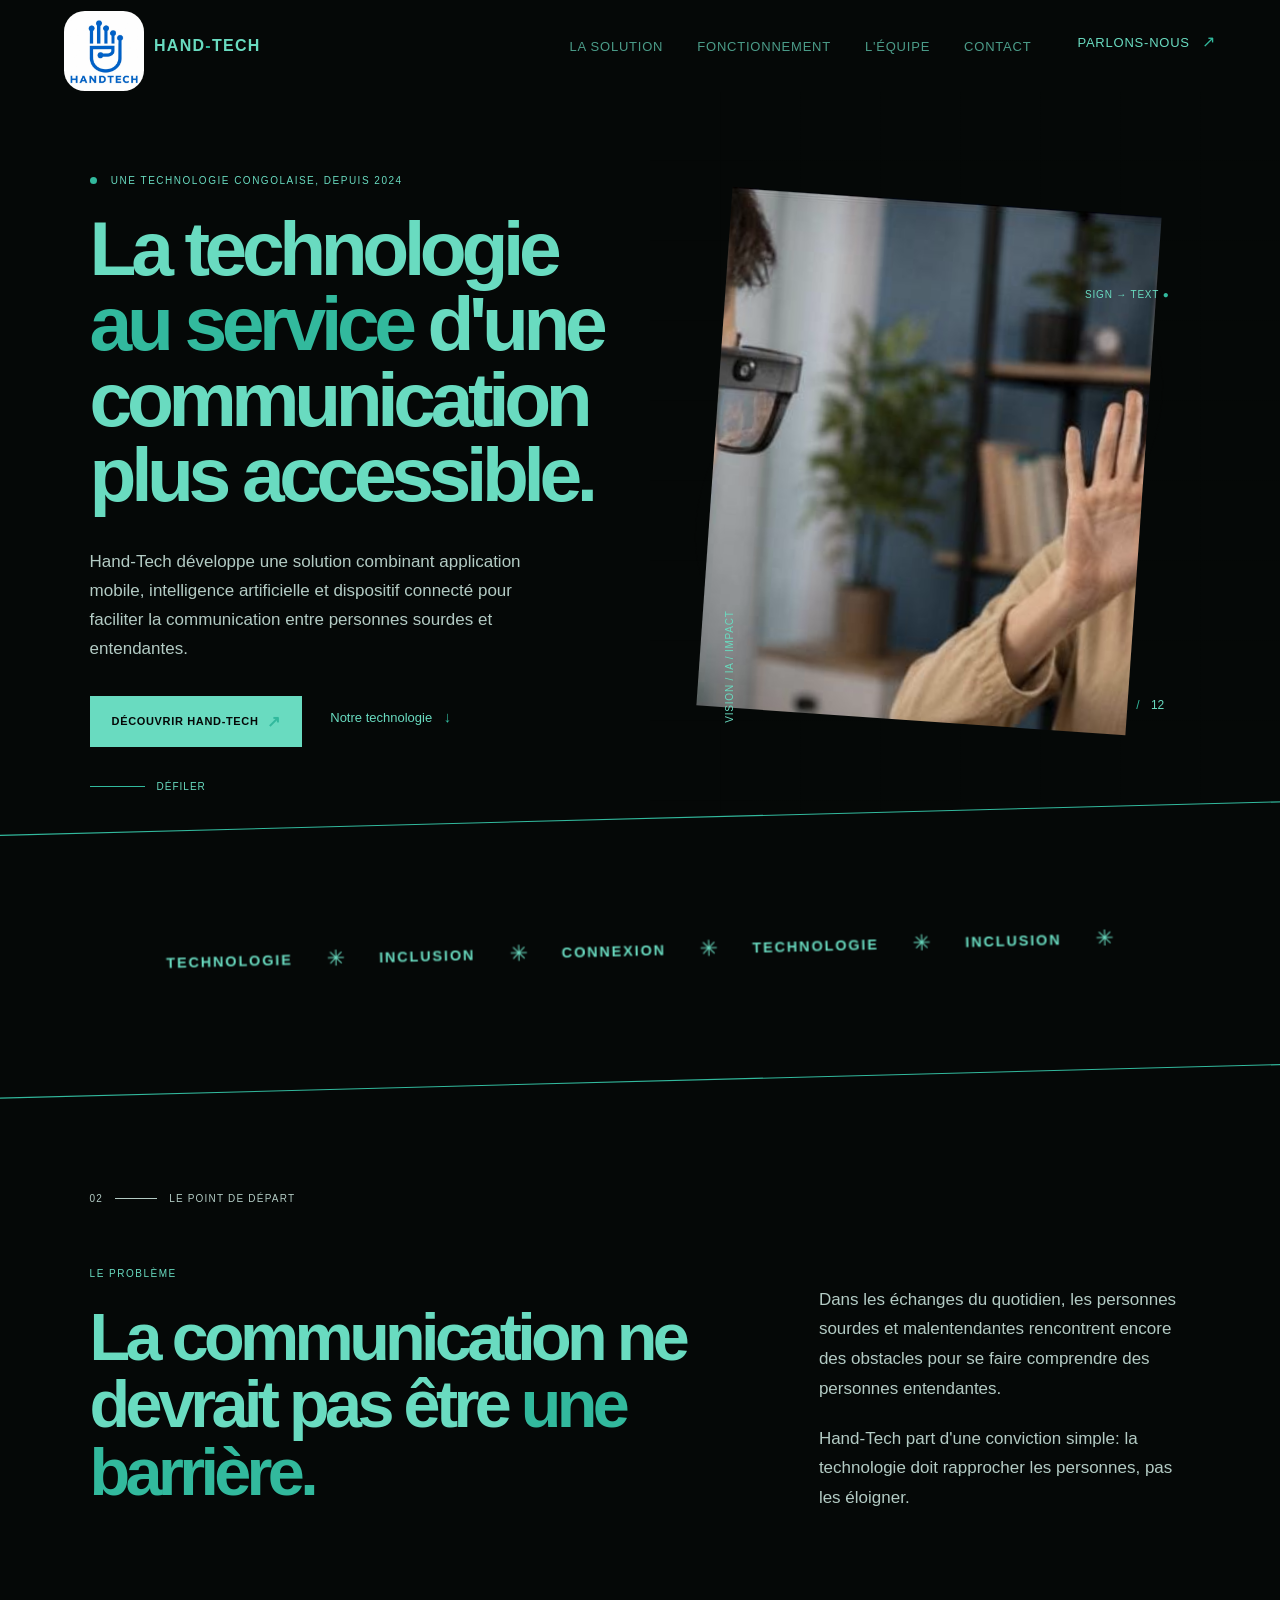
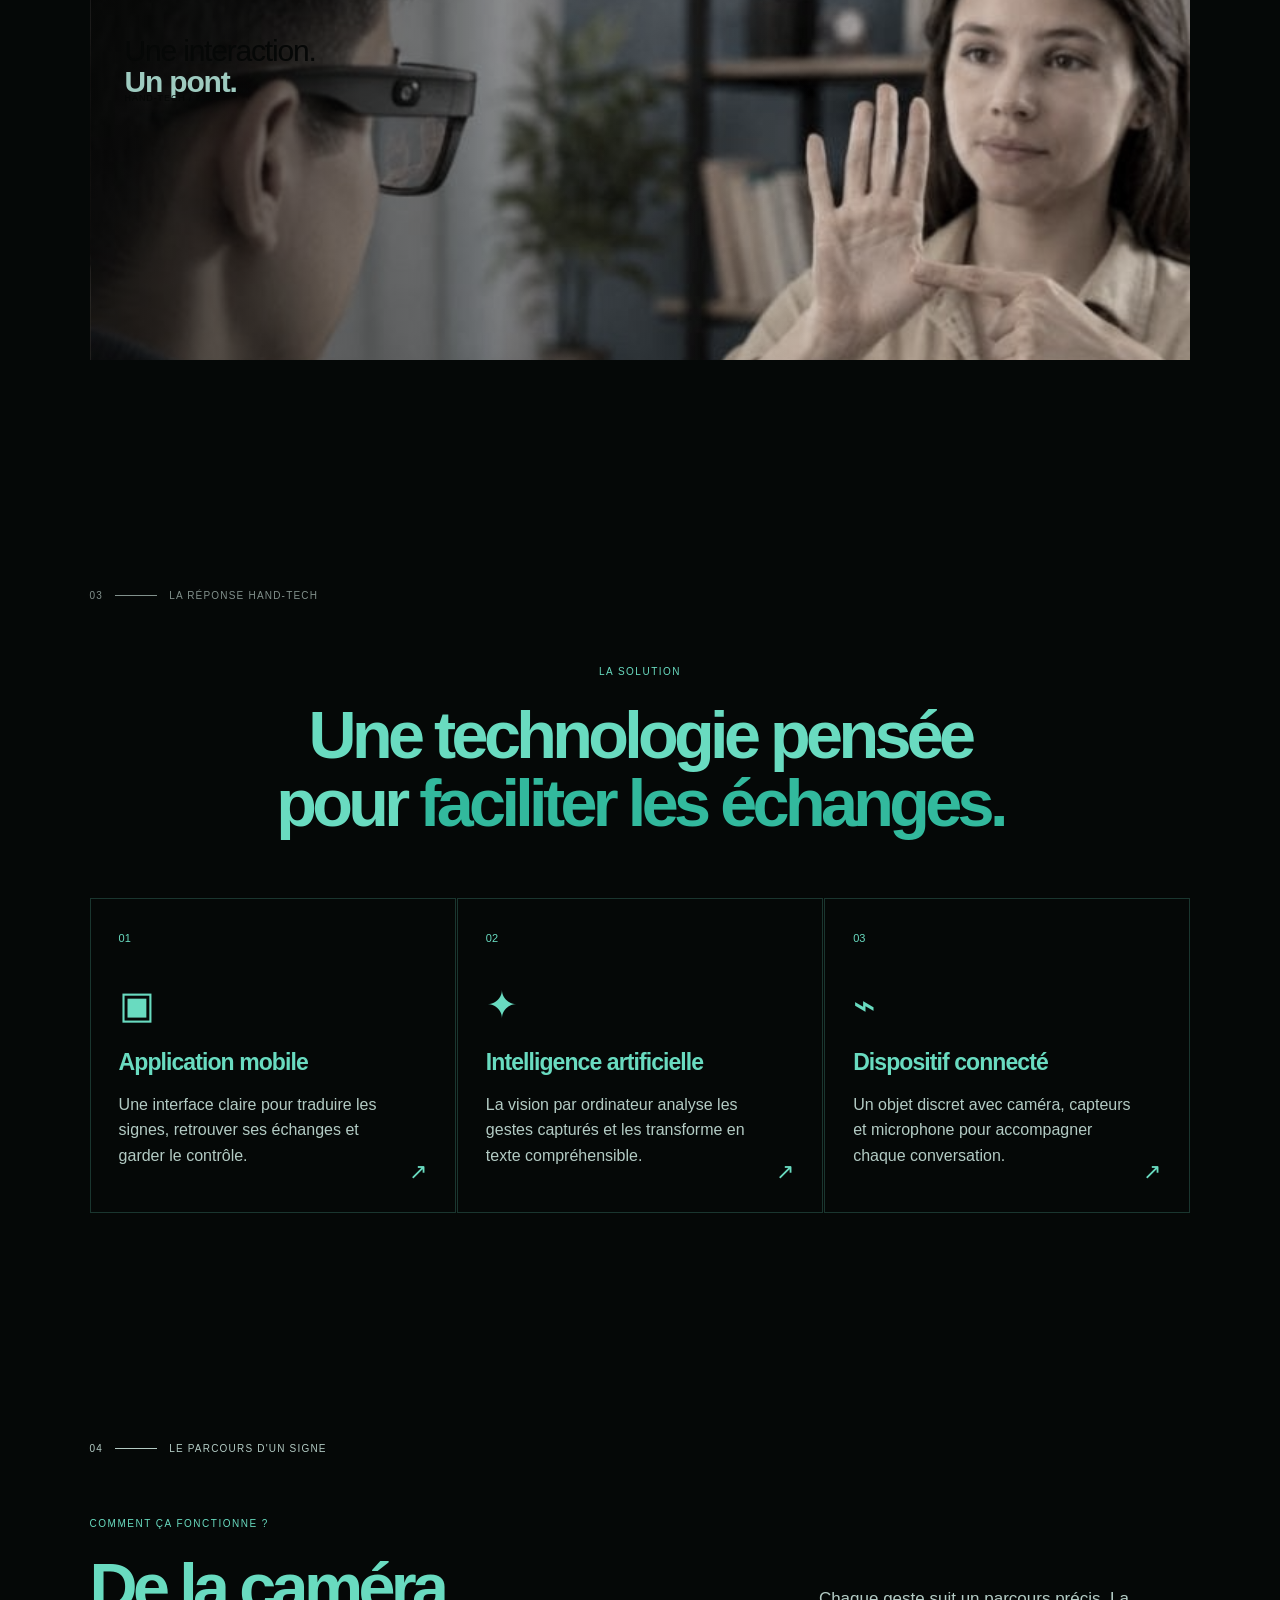
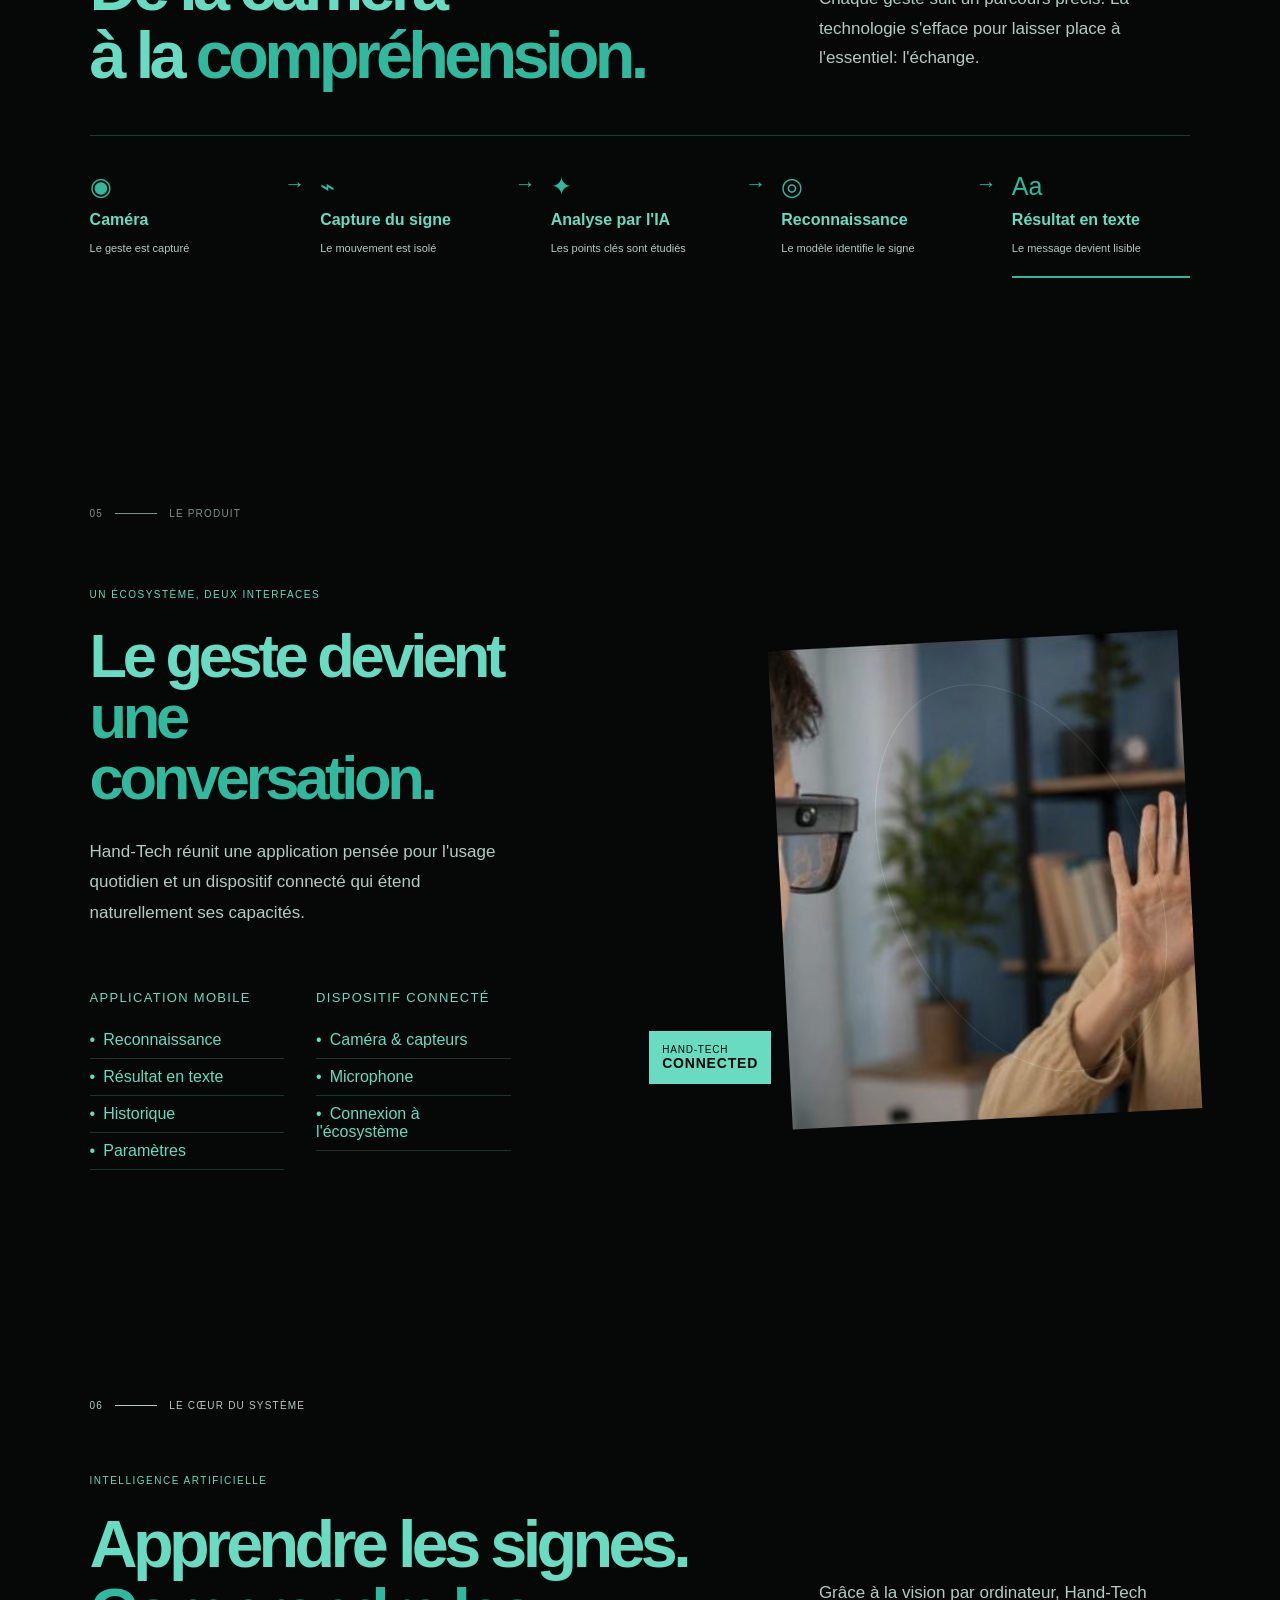
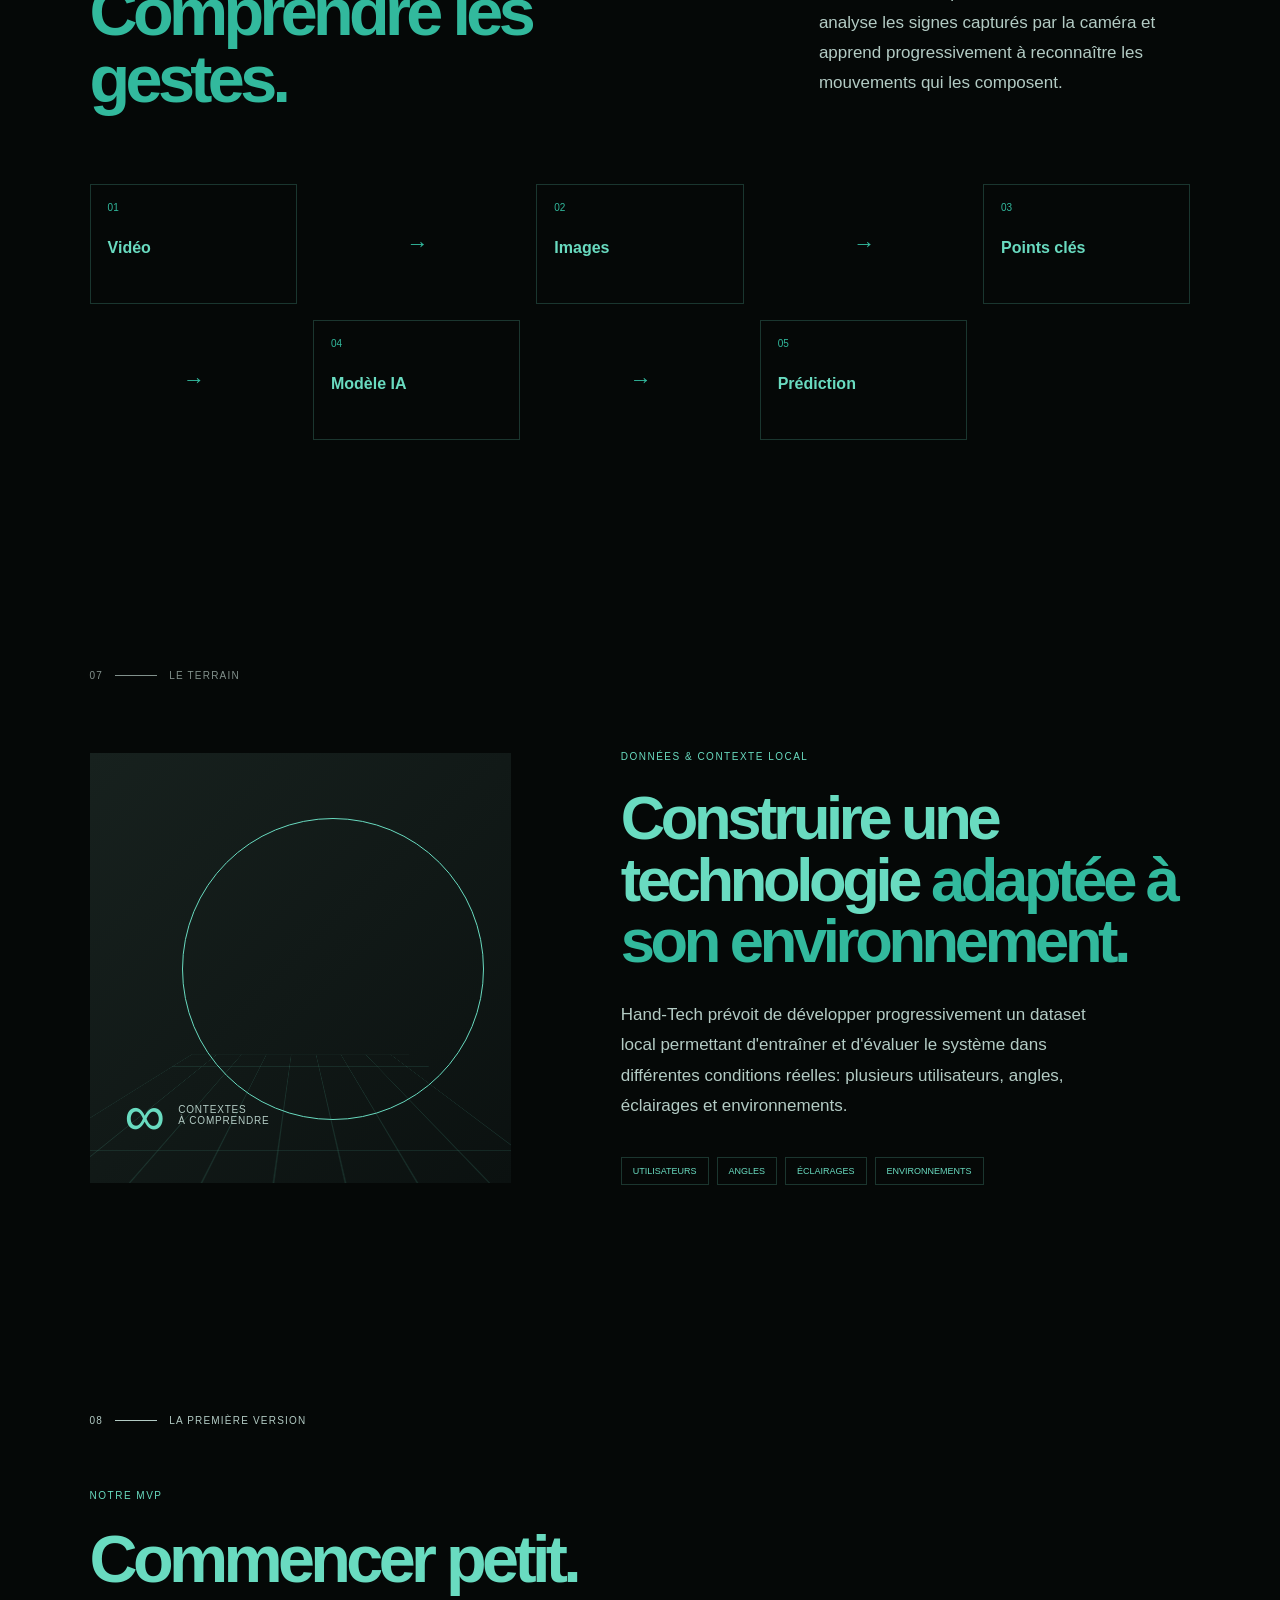
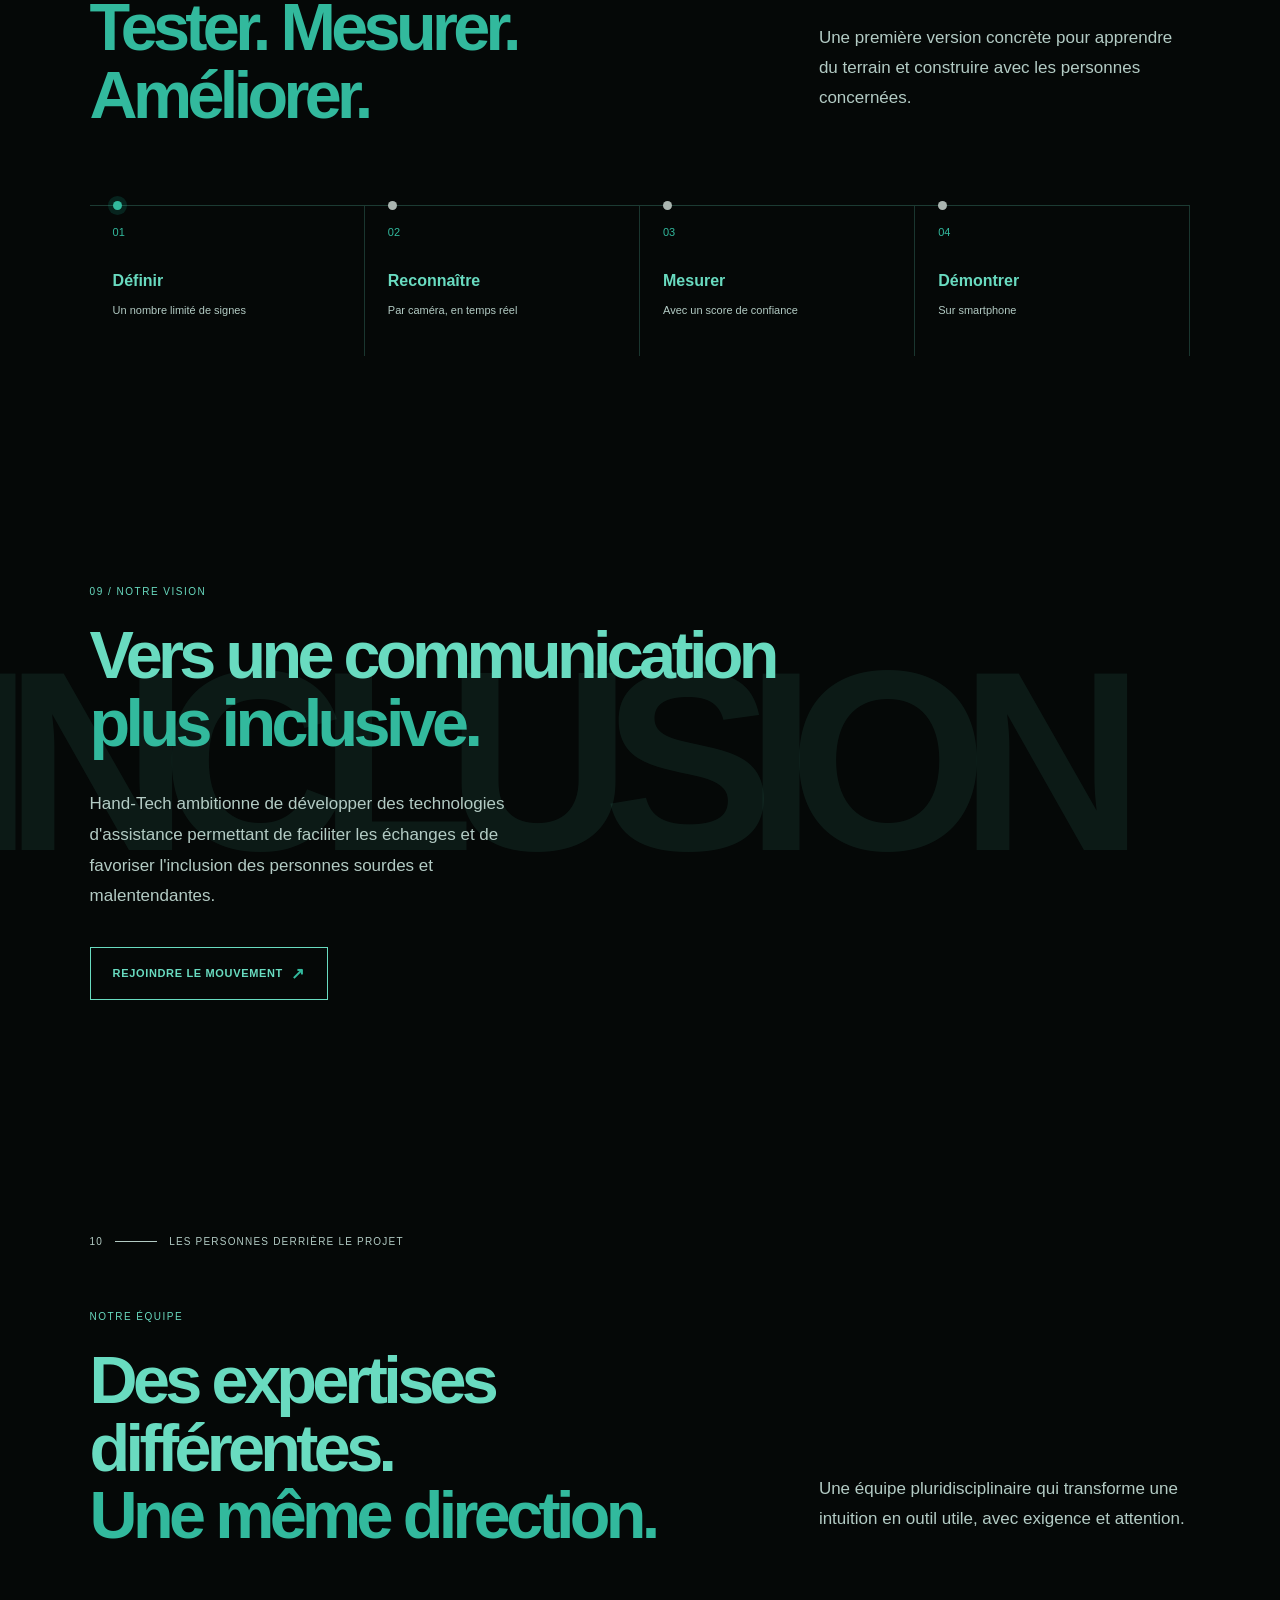
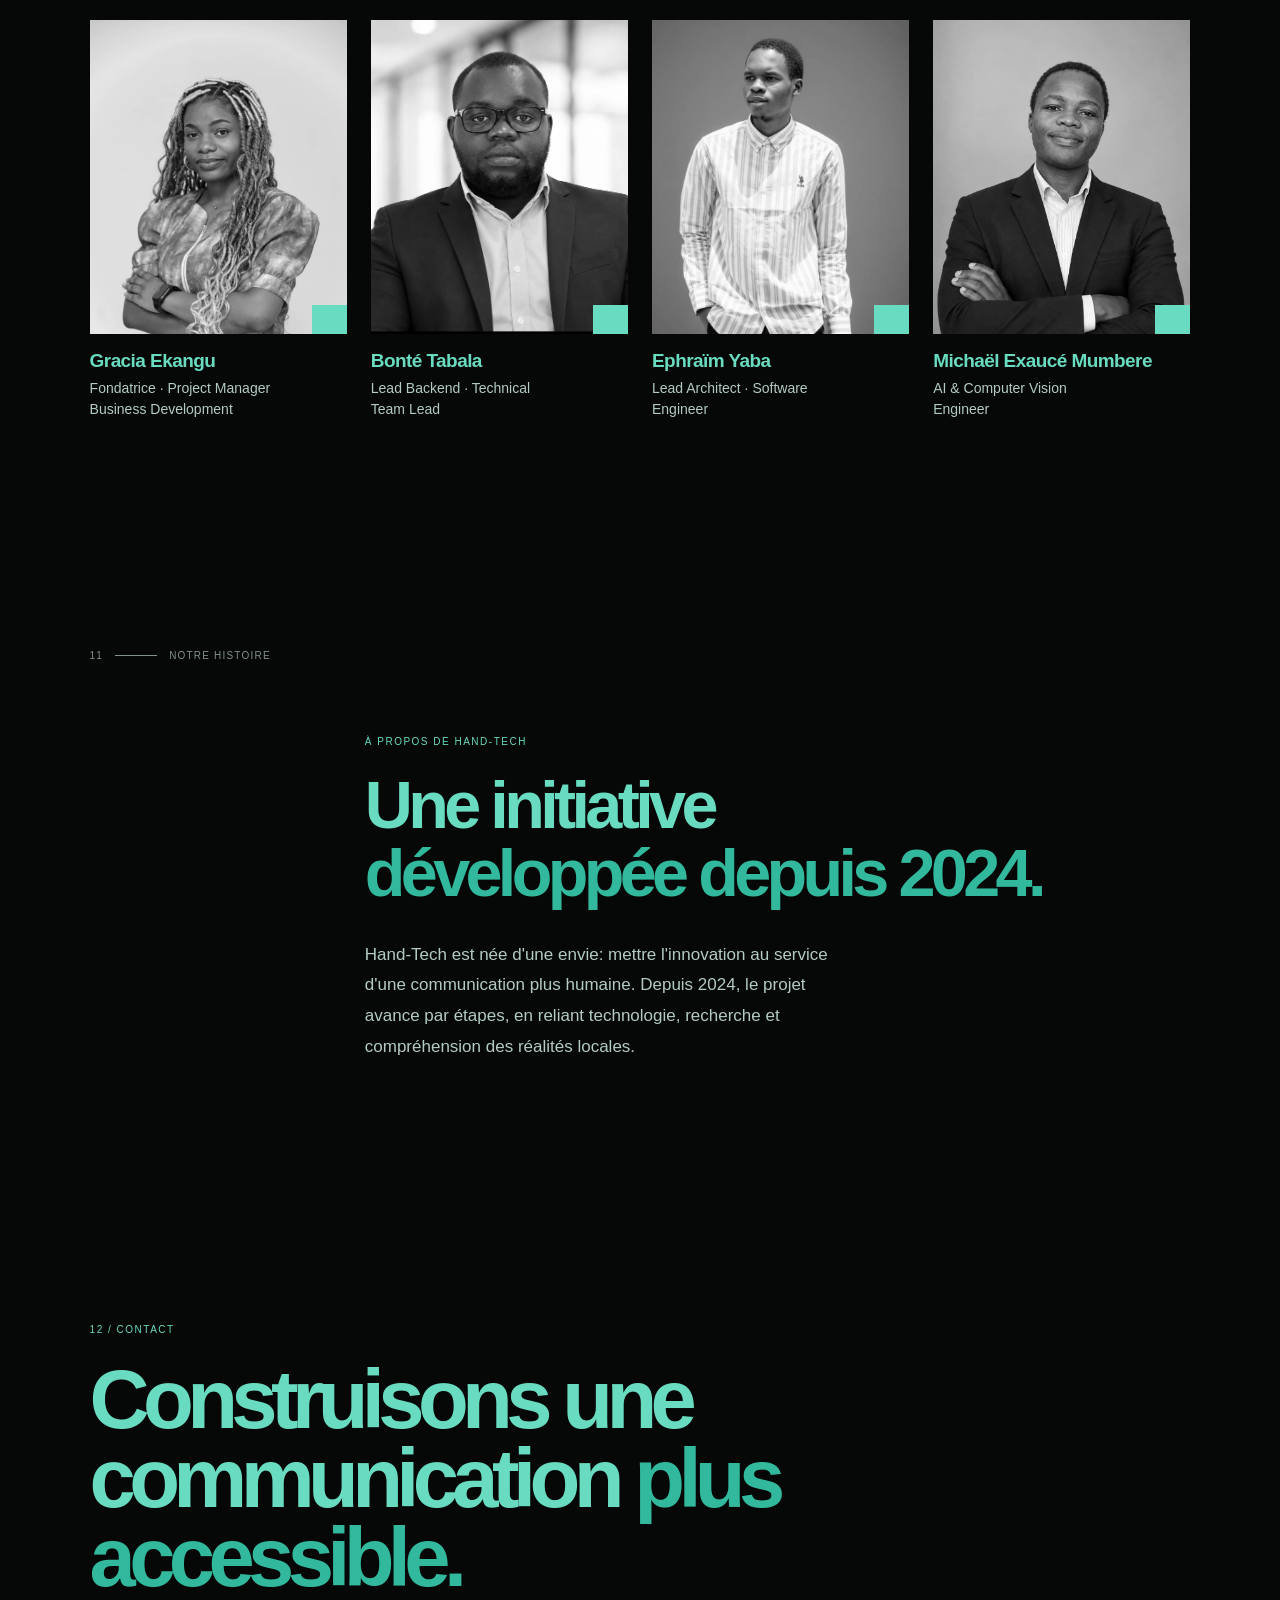
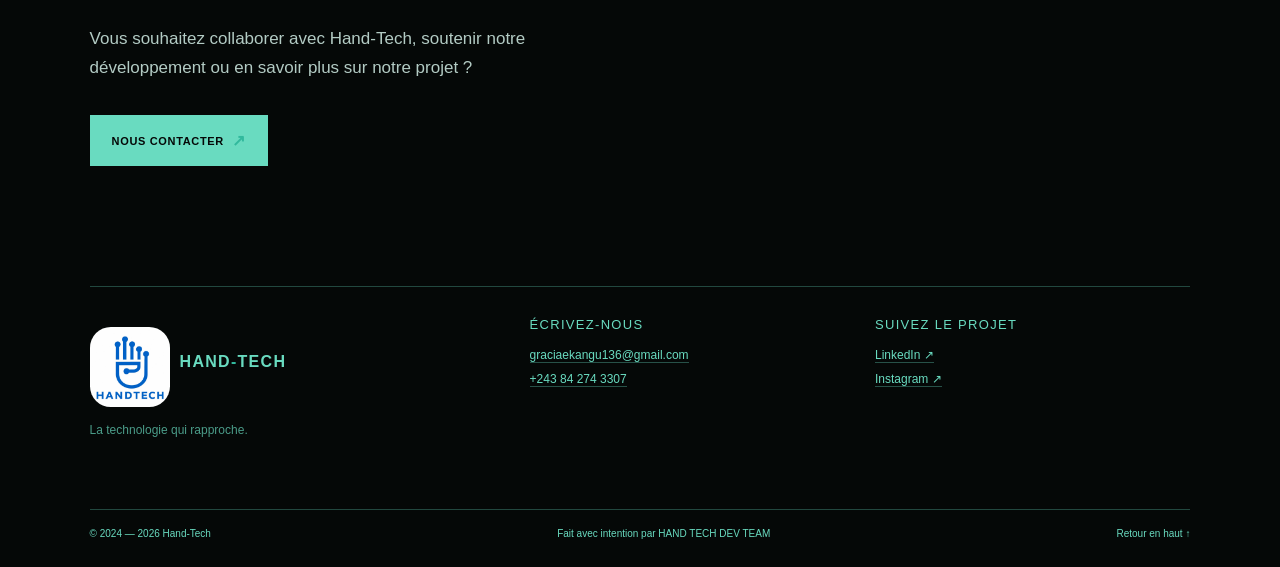
==== index.html @ 647dabdd "Correction du problème "404 page not found". Remise de tout les fichiers sources à la racine du repo" ====
<!DOCTYPE html>
<html lang="fr">
<head>
    <meta charset="UTF-8" />
    <meta name="viewport" content="width=device-width, initial-scale=1.0" />
    <meta name="description" content="Hand-Tech développe une technologie inclusive pour faciliter la communication entre personnes sourdes et entendantes." />
    <title>Hand-Tech | La technologie qui rapproche</title>
    <link rel="icon" type="image/png" href="assets/handtech_icon.ico" />
    <link rel="preconnect" href="https://fonts.googleapis.com" />
    <link rel="preconnect" href="https://fonts.gstatic.com" crossorigin />
    <link href="https://fonts.cdnfonts.com/css/aileron" rel="stylesheet" />
    <link rel="stylesheet" href="styles.css" />
    <script src="script.js" defer></script>
</head>
<body>
    <div class="cursor-glow" aria-hidden="true"></div>
    <header class="site-header">
        <a class="brand" href="#accueil" aria-label="Hand-Tech, accueil">
            <img src="assets/logo_hantech.jpeg" alt="Logo Hand-Tech" />
            <span>HAND<span>-</span>TECH</span>
        </a>
        <nav class="main-nav" aria-label="Navigation principale">
            <a href="#solution">La solution</a>
            <a href="#fonctionnement">Fonctionnement</a>
            <a href="#equipe">L'équipe</a>
            <a href="#contact">Contact</a>
        </nav>
        <a class="header-cta" href="#contact">Parlons-nous <span>↗</span></a>
        <button class="menu-toggle" type="button" aria-label="Ouvrir le menu" aria-expanded="false"><span></span><span></span></button>
    </header>

    <main>
        <section class="hero" id="accueil">
            <div class="hero-grid" aria-hidden="true"></div>
            <div class="hero-copy reveal">
                <p class="eyebrow"><span class="pulse-dot"></span> Une technologie congolaise, depuis 2024</p>
                <h1>La technologie<br /><em>au service</em> d'une<br />communication plus accessible.</h1>
                <p class="hero-text">Hand-Tech développe une solution combinant application mobile, intelligence artificielle et dispositif connecté pour faciliter la communication entre personnes sourdes et entendantes.</p>
                <div class="hero-actions">
                    <a class="button button-primary" href="#solution">Découvrir Hand-Tech <span>↗</span></a>
                    <a class="text-link" href="#technologie">Notre technologie <span>↓</span></a>
                </div>
            </div>
            <div class="hero-art reveal reveal-delay" aria-label="Illustration du concept Hand-Tech">
                <div class="orbit orbit-one"></div><div class="orbit orbit-two"></div>
                <div class="art-tag tag-top">SIGN → TEXT <span>●</span></div>
                <div class="art-tag tag-bottom">VISION / IA / IMPACT</div>
                <img src="assets/illustration_du_concept.jpeg" alt="Concept Hand-Tech: smartphone et lunettes connectées" />
                <div class="hero-index">01 <span>/</span> 12</div>
            </div>
            <a class="scroll-cue" href="#probleme"><span class="scroll-line"></span> défiler</a>
        </section>

        <section class="marquee-band" aria-label="Mission Hand-Tech">
            <div class="marquee-track"><span>TECHNOLOGIE</span><b>✳</b><span>INCLUSION</span><b>✳</b><span>CONNEXION</span><b>✳</b><span>TECHNOLOGIE</span><b>✳</b><span>INCLUSION</span><b>✳</b></div>
        </section>

        <section class="split-section problem-section" id="probleme">
            <div class="section-label reveal"><span>02</span><i></i><span>Le point de départ</span></div>
            <div class="split-content">
                <div class="section-heading reveal"><p class="eyebrow">Le problème</p><h2>La communication ne devrait pas être <em>une barrière.</em></h2></div>
                <div class="section-note reveal"><p>Dans les échanges du quotidien, les personnes sourdes et malentendantes rencontrent encore des obstacles pour se faire comprendre des personnes entendantes.</p><p>Hand-Tech part d'une conviction simple: la technologie doit rapprocher les personnes, pas les éloigner.</p></div>
            </div>
            <div class="wide-image reveal"><div class="image-overlay"><span>Une interaction.<br /><strong>Un pont.</strong></span><small>HAND-TECH / 2024</small></div></div>
        </section>

        <section class="dark-section solution-section" id="solution">
            <div class="section-label light reveal"><span>03</span><i></i><span>La réponse Hand-Tech</span></div>
            <div class="section-heading centered reveal"><p class="eyebrow">La solution</p><h2>Une technologie pensée<br />pour <em>faciliter les échanges.</em></h2></div>
            <div class="feature-grid">
                <article class="feature-card reveal"><span class="feature-number">01</span><div class="feature-icon">▣</div><h3>Application mobile</h3><p>Une interface claire pour traduire les signes, retrouver ses échanges et garder le contrôle.</p><span class="feature-arrow">↗</span></article>
                <article class="feature-card reveal reveal-delay"><span class="feature-number">02</span><div class="feature-icon">✦</div><h3>Intelligence artificielle</h3><p>La vision par ordinateur analyse les gestes capturés et les transforme en texte compréhensible.</p><span class="feature-arrow">↗</span></article>
                <article class="feature-card reveal reveal-delay-2"><span class="feature-number">03</span><div class="feature-icon">⌁</div><h3>Dispositif connecté</h3><p>Un objet discret avec caméra, capteurs et microphone pour accompagner chaque conversation.</p><span class="feature-arrow">↗</span></article>
            </div>
        </section>

        <section class="process-section" id="fonctionnement">
            <div class="section-label reveal"><span>04</span><i></i><span>Le parcours d'un signe</span></div>
            <div class="split-content process-intro"><div class="section-heading reveal"><p class="eyebrow">Comment ça fonctionne ?</p><h2>De la caméra<br />à la <em>compréhension.</em></h2></div><p class="section-note reveal">Chaque geste suit un parcours précis. La technologie s'efface pour laisser place à l'essentiel: l'échange.</p></div>
            <div class="process-line reveal"><div><span class="process-icon">◉</span><strong>Caméra</strong><small>Le geste est capturé</small></div><b>→</b><div><span class="process-icon">⌁</span><strong>Capture du signe</strong><small>Le mouvement est isolé</small></div><b>→</b><div><span class="process-icon">✦</span><strong>Analyse par l'IA</strong><small>Les points clés sont étudiés</small></div><b>→</b><div><span class="process-icon">◎</span><strong>Reconnaissance</strong><small>Le modèle identifie le signe</small></div><b>→</b><div class="process-result"><span class="process-icon">Aa</span><strong>Résultat en texte</strong><small>Le message devient lisible</small></div></div>
        </section>

        <section class="product-section dark-section" id="technologie">
            <div class="section-label light reveal"><span>05</span><i></i><span>Le produit</span></div>
            <div class="product-layout"><div class="product-copy reveal"><p class="eyebrow">Un écosystème, deux interfaces</p><h2>Le geste devient<br /><em>une conversation.</em></h2><p>Hand-Tech réunit une application pensée pour l'usage quotidien et un dispositif connecté qui étend naturellement ses capacités.</p><div class="product-lists"><div><h3>Application mobile</h3><ul><li>Reconnaissance</li><li>Résultat en texte</li><li>Historique</li><li>Paramètres</li></ul></div><div><h3>Dispositif connecté</h3><ul><li>Caméra & capteurs</li><li>Microphone</li><li>Connexion à l'écosystème</li></ul></div></div></div><div class="product-visual reveal reveal-delay"><div class="visual-ring"></div><img src="assets/illustration_du_concept.jpeg" alt="Application mobile et dispositif connecté Hand-Tech" /><span class="floating-label">HAND-TECH<br /><strong>CONNECTED</strong></span></div></div>
        </section>

        <section class="ai-section" id="intelligence">
            <div class="section-label reveal"><span>06</span><i></i><span>Le cœur du système</span></div>
            <div class="split-content"><div class="section-heading reveal"><p class="eyebrow">Intelligence artificielle</p><h2>Apprendre les signes.<br /><em>Comprendre les gestes.</em></h2></div><div class="section-note reveal"><p>Grâce à la vision par ordinateur, Hand-Tech analyse les signes capturés par la caméra et apprend progressivement à reconnaître les mouvements qui les composent.</p></div></div>
            <div class="ai-diagram reveal"><div class="ai-node"><span>01</span><strong>Vidéo</strong></div><i>→</i><div class="ai-node"><span>02</span><strong>Images</strong></div><i>→</i><div class="ai-node"><span>03</span><strong>Points clés</strong></div><i>→</i><div class="ai-node active"><span>04</span><strong>Modèle IA</strong></div><i>→</i><div class="ai-node"><span>05</span><strong>Prédiction</strong></div></div>
        </section>

        <section class="context-section dark-section">
            <div class="section-label light reveal"><span>07</span><i></i><span>Le terrain</span></div><div class="context-layout"><div class="context-art reveal"><div class="context-stat"><strong>∞</strong><span>contextes<br />à comprendre</span></div><div class="context-grid-lines"></div></div><div class="context-copy reveal"><p class="eyebrow">Données & contexte local</p><h2>Construire une technologie <em>adaptée à son environnement.</em></h2><p>Hand-Tech prévoit de développer progressivement un dataset local permettant d'entraîner et d'évaluer le système dans différentes conditions réelles: plusieurs utilisateurs, angles, éclairages et environnements.</p><div class="mini-tags"><span>UTILISATEURS</span><span>ANGLES</span><span>ÉCLAIRAGES</span><span>ENVIRONNEMENTS</span></div></div></div>
        </section>

        <section class="mvp-section"><div class="section-label reveal"><span>08</span><i></i><span>La première version</span></div><div class="split-content"><div class="section-heading reveal"><p class="eyebrow">Notre MVP</p><h2>Commencer petit.<br /><em>Tester. Mesurer. Améliorer.</em></h2></div><p class="section-note reveal">Une première version concrète pour apprendre du terrain et construire avec les personnes concernées.</p></div><div class="timeline reveal"><div class="timeline-step active"><span>01</span><strong>Définir</strong><small>Un nombre limité de signes</small></div><div class="timeline-step"><span>02</span><strong>Reconnaître</strong><small>Par caméra, en temps réel</small></div><div class="timeline-step"><span>03</span><strong>Mesurer</strong><small>Avec un score de confiance</small></div><div class="timeline-step"><span>04</span><strong>Démontrer</strong><small>Sur smartphone</small></div></div></section>

        <section class="vision-section dark-section"><div class="vision-watermark">INCLUSION</div><div class="vision-content reveal"><p class="eyebrow">09 / Notre vision</p><h2>Vers une communication<br /><em>plus inclusive.</em></h2><p>Hand-Tech ambitionne de développer des technologies d'assistance permettant de faciliter les échanges et de favoriser l'inclusion des personnes sourdes et malentendantes.</p><a class="button button-outline" href="#contact">Rejoindre le mouvement <span>↗</span></a></div></section>

        <section class="team-section" id="equipe"><div class="section-label reveal"><span>10</span><i></i><span>Les personnes derrière le projet</span></div><div class="split-content"><div class="section-heading reveal"><p class="eyebrow">Notre équipe</p><h2>Des expertises différentes.<br /><em>Une même direction.</em></h2></div><p class="section-note reveal">Une équipe pluridisciplinaire qui transforme une intuition en outil utile, avec exigence et attention.</p></div><div class="team-grid"><article class="team-card reveal"><div class="team-photo"><img src="assets/gracia_ceo_and_founder.jpeg" alt="Gracia Ekangu" /><span>01</span></div><h3>Gracia Ekangu</h3><p>Fondatrice · Project Manager<br />Business Development</p></article><article class="team-card reveal reveal-delay"><div class="team-photo"><img src="assets/bonte_backend.jpg" alt="Bonté Tabala" /><span>02</span></div><h3>Bonté Tabala</h3><p>Lead Backend · Technical<br />Team Lead</p></article><article class="team-card reveal reveal-delay-2"><div class="team-photo"><img src="assets/ephraim_front_end.jpg" alt="Ephraïm Yaba" /><span>03</span></div><h3>Ephraïm Yaba</h3><p>Lead Architect · Software<br />Engineer</p></article><article class="team-card reveal reveal-delay-3"><div class="team-photo"><img src="assets/michael_AI.jpg" alt="Michaël Exaucé Mumbere" /><span>04</span></div><h3>Michaël Exaucé Mumbere</h3><p>AI & Computer Vision<br />Engineer</p></article></div></section>

        <section class="about-section dark-section"><div class="section-label light reveal"><span>11</span><i></i><span>Notre histoire</span></div><div class="about-content reveal"><p class="eyebrow">À propos de Hand-Tech</p><h2>Une initiative<br /><em>développée depuis 2024.</em></h2><p>Hand-Tech est née d'une envie: mettre l'innovation au service d'une communication plus humaine. Depuis 2024, le projet avance par étapes, en reliant technologie, recherche et compréhension des réalités locales.</p></div></section>

        <section class="contact-section" id="contact"><div class="contact-top reveal"><p class="eyebrow">12 / Contact</p><h2>Construisons une communication <em>plus accessible.</em></h2><p>Vous souhaitez collaborer avec Hand-Tech, soutenir notre développement ou en savoir plus sur notre projet ?</p><a class="button button-primary" href="mailto:graciaekangu136@gmail.com">Nous contacter <span>↗</span></a></div><div class="contact-footer"><div><a class="brand footer-brand" href="#accueil"><img src="assets/logo_hantech.jpeg" alt="Logo Hand-Tech" /><span>HAND<span>-</span>TECH</span></a><p>La technologie qui rapproche.</p></div><div class="contact-details"><span>Écrivez-nous</span><a href="mailto:graciaekangu136@gmail.com">graciaekangu136@gmail.com</a><a href="tel:+243842743307">+243 84 274 3307</a></div><div class="socials"><span>Suivez le projet</span><a href="#contact">LinkedIn ↗</a><a href="#contact">Instagram ↗</a></div></div><div class="copyright"><span>© 2024 — 2026 Hand-Tech</span><span>Fait avec intention par HAND TECH DEV TEAM</span><a href="#accueil">Retour en haut ↑</a></div></section>
    </main>
</body>
</html>
---- styles.css ----
:root { --ink: #050807; --aqua: #69dbc0; --aqua-dark: #32b99d; --paper: #050807; --muted: #b3cbc4; --line: rgba(105, 219, 192, .24); --dark-line: rgba(105, 219, 192, .22); --display: "Aileron", "Trebuchet MS", sans-serif; --mono: "Aileron", "Trebuchet MS", sans-serif; }
* { box-sizing: border-box; }
html { scroll-behavior: smooth; }
body { margin: 0; background: var(--paper); color: var(--ink); font-family: var(--display); overflow-x: hidden; }
a { color: inherit; text-decoration: none; }
img { display: block; max-width: 100%; }
.site-header { align-items: center; display: flex; height: 92px; justify-content: space-between; left: 0; padding: 0 5vw; position: absolute; right: 0; top: 0; z-index: 10; }
.brand { align-items: center; display: flex; font-size: 16px; font-weight: 800; gap: 10px; letter-spacing: .08em; }.brand img { border-radius: 26%; height: 80px; object-fit: cover; width: 80px; margin-top: 10px; }.brand span span { color: var(--aqua-dark); }.main-nav { display: flex; gap: 34px; margin-left: auto; margin-right: 46px; }.main-nav a, .header-cta { font: 11px var(--mono); letter-spacing: .06em; text-transform: uppercase; }.main-nav a { opacity: .7; transition: opacity .25s; }.main-nav a:hover { opacity: 1; }.header-cta { border-bottom: 1px solid var(--ink); padding-bottom: 8px; }.header-cta span, .button span { color: var(--aqua-dark); font-size: 16px; margin-left: 8px; }.menu-toggle { background: none; border: 0; display: none; }
.hero { background: var(--paper); display: grid; grid-template-columns: minmax(0, 1.05fr) minmax(420px, .95fr); min-height: 760px; overflow: hidden; padding: 175px 7vw 75px; position: relative; }.hero-grid { background-image: linear-gradient(rgba(9,11,11,.045) 1px, transparent 1px), linear-gradient(90deg, rgba(9,11,11,.045) 1px, transparent 1px); background-size: 80px 80px; inset: 0 0 0 50%; mask-image: linear-gradient(90deg, transparent, #000 35%); position: absolute; }.hero-copy { position: relative; z-index: 1; }.eyebrow { font: 10px var(--mono); letter-spacing: .15em; margin: 0 0 25px; text-transform: uppercase; }.pulse-dot { background: var(--aqua-dark); border-radius: 50%; display: inline-block; height: 7px; margin-right: 10px; width: 7px; }.hero h1 { font-size: clamp(44px, 6vw, 88px); font-weight: 700; letter-spacing: -.07em; line-height: .98; margin: 0; max-width: 780px; }.hero h1 em, h2 em { color: var(--aqua-dark); font-style: normal; }.hero-text { color: #53615e; font-size: 15px; line-height: 1.7; margin: 36px 0 32px; max-width: 465px; }.hero-actions { align-items: center; display: flex; gap: 28px; }.button { align-items: center; display: inline-flex; font-size: 11px; font-weight: 700; letter-spacing: .06em; padding: 16px 22px; text-transform: uppercase; transition: transform .25s, background .25s; }.button:hover { transform: translateY(-4px); }.button-primary { background: var(--ink); color: var(--paper); }.button-primary:hover { background: var(--aqua-dark); color: var(--ink); }.text-link { border-bottom: 1px solid var(--ink); font: 11px var(--mono); padding-bottom: 8px; }.text-link span { color: var(--aqua-dark); font-size: 15px; margin-left: 8px; }.hero-art { align-items: center; display: flex; justify-content: center; min-height: 470px; position: relative; }.hero-art img { filter: saturate(.85); height: min(520px, 43vw); object-fit: cover; position: relative; transform: rotate(4deg); width: min(430px, 34vw); z-index: 1; }.orbit { border: 1px solid var(--aqua-dark); border-radius: 50%; height: 440px; position: absolute; transform: rotate(-25deg); width: 300px; }.orbit-one { opacity: .7; }.orbit-two { border-color: rgba(9,11,11,.22); height: 520px; transform: rotate(54deg); width: 350px; }.art-tag { font: 10px var(--mono); letter-spacing: .08em; position: absolute; z-index: 2; }.art-tag span { color: var(--aqua-dark); }.tag-top { right: 4%; top: 20%; }.tag-bottom { bottom: 13%; left: 1%; transform: rotate(-90deg); }.hero-index { bottom: 6%; font: 12px var(--mono); position: absolute; right: 5%; }.hero-index span { color: var(--aqua-dark); margin: 0 8px; }.scroll-cue { align-items: center; bottom: 30px; display: flex; font: 10px var(--mono); gap: 12px; left: 7vw; letter-spacing: .1em; position: absolute; text-transform: uppercase; }.scroll-line { background: var(--aqua-dark); display: inline-block; height: 1px; width: 55px; }
.marquee-band { background: var(--aqua); overflow: hidden; padding: 20px 0; transform: rotate(-1.5deg) scale(1.03); }.marquee-track { align-items: center; display: flex; gap: 33px; justify-content: center; white-space: nowrap; }.marquee-track span { font-size: 14px; font-weight: 800; letter-spacing: .13em; }.marquee-track b { font-size: 21px; font-weight: 400; }
section:not(.hero) { padding: 115px 7vw; }.section-label { align-items: center; color: #6f7c77; display: flex; font: 10px var(--mono); gap: 12px; letter-spacing: .12em; text-transform: uppercase; }.section-label i { background: currentColor; height: 1px; width: 42px; }.section-label.light { color: #82918c; }.split-content { display: grid; gap: 10%; grid-template-columns: 1.25fr .75fr; margin: 64px 0 70px; }.section-heading h2, .about-content h2, .vision-content h2 { font-size: clamp(38px, 5.2vw, 72px); letter-spacing: -.07em; line-height: 1.02; margin: 0; }.section-note { align-self: end; color: #596762; font-size: 15px; line-height: 1.75; max-width: 380px; }.section-note p + p { margin-top: 20px; }
.wide-image { background: url('assets/illustration_du_concept.jpeg') center 47% / cover; filter: grayscale(.6); height: 360px; position: relative; }.wide-image:after { background: linear-gradient(90deg, rgba(9,11,11,.65), transparent 70%); content: ""; inset: 0; position: absolute; }.image-overlay { color: var(--paper); display: flex; flex-direction: column; font-size: 30px; letter-spacing: -.04em; line-height: 1.05; padding: 35px; position: relative; z-index: 1; }.image-overlay strong { color: var(--aqua); }.image-overlay small { bottom: 30px; font: 9px var(--mono); left: 35px; letter-spacing: .1em; position: absolute; }
.dark-section { background: var(--ink); color: var(--paper); }.centered { text-align: center; }.solution-section .section-heading { margin: 65px auto 60px; }.solution-section .eyebrow, .product-section .eyebrow, .vision-section .eyebrow, .about-section .eyebrow { color: var(--aqua); }.feature-grid { display: grid; gap: 1px; grid-template-columns: repeat(3, 1fr); }.feature-card { border: 1px solid var(--dark-line); min-height: 295px; padding: 28px; position: relative; transition: background .3s, transform .3s; }.feature-card:hover { background: #121817; transform: translateY(-8px); }.feature-number { color: var(--aqua); font: 11px var(--mono); }.feature-icon { font-size: 38px; margin: 36px 0 22px; }.feature-card h3 { font-size: 21px; letter-spacing: -.04em; margin: 0 0 13px; }.feature-card p { color: var(--muted); font-size: 13px; line-height: 1.6; max-width: 280px; }.feature-arrow { bottom: 27px; color: var(--aqua); font-size: 22px; position: absolute; right: 28px; }
.process-intro { margin-bottom: 45px; }.process-line { align-items: flex-start; border-top: 1px solid var(--line); display: grid; gap: 16px; grid-template-columns: 1fr 20px 1fr 20px 1fr 20px 1fr 20px 1fr; padding-top: 36px; }.process-line > div { display: flex; flex-direction: column; gap: 12px; }.process-line > b { color: var(--aqua-dark); font-size: 21px; font-weight: 400; }.process-icon { color: var(--aqua-dark); font-size: 25px; height: 27px; }.process-line strong { font-size: 14px; }.process-line small { color: #687671; font-size: 11px; line-height: 1.4; }.process-result { border-bottom: 2px solid var(--aqua-dark); padding-bottom: 19px; }
.product-layout, .context-layout { align-items: center; display: grid; gap: 10%; grid-template-columns: .85fr 1.15fr; margin-top: 70px; }.product-copy > p:not(.eyebrow), .context-copy > p:not(.eyebrow), .about-content > p:not(.eyebrow), .vision-content > p:not(.eyebrow) { color: var(--muted); font-size: 14px; line-height: 1.8; max-width: 465px; }.product-copy h2, .context-copy h2 { font-size: clamp(40px, 4.8vw, 65px); letter-spacing: -.07em; line-height: 1; margin: 0 0 28px; }.product-lists { display: grid; gap: 32px; grid-template-columns: 1fr 1fr; margin-top: 48px; }.product-lists h3 { color: var(--aqua); font: 11px var(--mono); letter-spacing: .1em; text-transform: uppercase; }.product-lists ul { list-style: none; margin: 17px 0 0; padding: 0; }.product-lists li { border-bottom: 1px solid var(--dark-line); color: var(--paper); font-size: 13px; padding: 9px 0; }.product-lists li:before { color: var(--aqua); content: "•"; margin-right: 8px; }.product-visual { min-height: 480px; position: relative; }.product-visual img { height: 480px; margin-left: auto; object-fit: cover; opacity: .9; transform: rotate(-3deg); width: 72%; }.visual-ring { border: 1px solid var(--aqua); border-radius: 50%; height: 410px; position: absolute; right: 7%; top: 7%; transform: rotate(-25deg); width: 260px; }.floating-label { background: var(--aqua); bottom: 35px; color: var(--ink); font: 10px var(--mono); left: 5%; letter-spacing: .08em; padding: 13px; position: absolute; }.floating-label strong { font-size: 14px; }
.ai-section { background: #e0e9e4; }.ai-diagram { align-items: center; display: grid; gap: 16px; grid-template-columns: repeat(5, 1fr); margin-top: 70px; }.ai-diagram > i { color: var(--aqua-dark); font-size: 22px; text-align: center; }.ai-node { border: 1px solid rgba(9,11,11,.2); display: flex; flex-direction: column; gap: 26px; min-height: 120px; padding: 17px; }.ai-node.active { background: var(--ink); color: var(--paper); }.ai-node span { color: var(--aqua-dark); font: 10px var(--mono); }.ai-node strong { font-size: 15px; }
.context-section { overflow: hidden; }.context-art { background: linear-gradient(135deg, #17211e, #0b1110); height: 430px; overflow: hidden; position: relative; }.context-grid-lines { background-image: linear-gradient(rgba(101,245,209,.12) 1px, transparent 1px), linear-gradient(90deg, rgba(101,245,209,.12) 1px, transparent 1px); background-size: 48px 48px; inset: 0; position: absolute; transform: perspective(280px) rotateX(55deg) scale(1.5); transform-origin: center bottom; }.context-art:after { border: 1px solid var(--aqua); border-radius: 50%; content: ""; height: 300px; left: 22%; position: absolute; top: 15%; width: 300px; }.context-stat { align-items: center; bottom: 35px; display: flex; gap: 13px; left: 35px; position: absolute; z-index: 1; }.context-stat strong { color: var(--aqua); font-size: 57px; font-weight: 400; }.context-stat span { color: var(--muted); font: 10px var(--mono); letter-spacing: .08em; text-transform: uppercase; }.context-copy h2 { max-width: 600px; }.mini-tags { display: flex; flex-wrap: wrap; gap: 8px; margin-top: 35px; }.mini-tags span { border: 1px solid var(--dark-line); color: var(--aqua); font: 9px var(--mono); padding: 8px 11px; }
.timeline { border-top: 1px solid var(--line); display: grid; grid-template-columns: repeat(4, 1fr); margin-top: 75px; }.timeline-step { border-right: 1px solid var(--line); min-height: 150px; padding: 20px 23px; position: relative; }.timeline-step:before { background: #aab5b0; border-radius: 50%; content: ""; height: 9px; left: 23px; position: absolute; top: -5px; width: 9px; }.timeline-step.active:before { background: var(--aqua-dark); box-shadow: 0 0 0 5px rgba(22,197,165,.15); }.timeline-step span { color: var(--aqua-dark); display: block; font: 11px var(--mono); margin-bottom: 34px; }.timeline-step strong { display: block; font-size: 16px; margin-bottom: 9px; }.timeline-step small { color: #687671; font-size: 11px; }.vision-section { min-height: 650px; overflow: hidden; position: relative; }.vision-watermark { color: rgba(101,245,209,.08); font-size: clamp(100px, 20vw, 290px); font-weight: 800; left: -3%; letter-spacing: -.11em; line-height: 1; position: absolute; top: 25%; white-space: nowrap; }.vision-content { position: relative; z-index: 1; }.vision-content h2 { margin-bottom: 32px; }.vision-content > p:not(.eyebrow) { color: var(--muted); max-width: 470px; }.button-outline { border: 1px solid var(--aqua); color: var(--aqua); margin-top: 18px; }.button-outline:hover { background: var(--aqua); color: var(--ink); }
.team-grid { display: grid; gap: 24px; grid-template-columns: repeat(4, 1fr); }.team-photo { aspect-ratio: .82; background: #d5dfda; overflow: hidden; position: relative; }.team-photo img { filter: grayscale(1); height: 100%; object-fit: cover; transition: filter .4s, transform .5s; width: 100%; }.team-card:hover img { filter: grayscale(0); transform: scale(1.04); }.team-photo span { background: var(--aqua); bottom: 0; font: 10px var(--mono); padding: 9px 12px; position: absolute; right: 0; }.team-card h3 { font-size: 16px; letter-spacing: -.03em; margin: 16px 0 6px; }.team-card p { color: #687671; font-size: 11px; line-height: 1.5; margin: 0; }.about-section { min-height: 570px; }.about-content { margin-left: 25%; margin-top: 75px; }.about-content h2 { margin-bottom: 32px; }.contact-section { background: var(--aqua); padding-bottom: 28px !important; padding-top: 130px !important; }.contact-top { max-width: 820px; }.contact-top h2 { font-size: clamp(42px, 6.5vw, 88px); letter-spacing: -.08em; line-height: .95; margin: 0 0 28px; }.contact-top h2 em { color: var(--ink); font-style: normal; }.contact-top > p:not(.eyebrow) { font-size: 15px; line-height: 1.7; max-width: 450px; }.contact-top .button { margin-top: 15px; }.contact-footer { border-top: 1px solid rgba(9,11,11,.25); display: grid; gap: 30px; grid-template-columns: 1.3fr 1fr 1fr; margin-top: 120px; padding-top: 30px; }.footer-brand { margin-bottom: 16px; }.contact-footer p, .contact-details, .socials { font-size: 12px; }.contact-footer > div > p { opacity: .7; }.contact-details, .socials { display: flex; flex-direction: column; gap: 9px; }.contact-details span, .socials span { font: 10px var(--mono); letter-spacing: .1em; margin-bottom: 7px; text-transform: uppercase; }.socials a, .contact-details a { border-bottom: 1px solid rgba(9,11,11,.2); width: fit-content; }.copyright { border-top: 1px solid rgba(9,11,11,.25); display: flex; font: 10px var(--mono); justify-content: space-between; margin-top: 60px; padding-top: 18px; }
.reveal { opacity: 0; transform: translateY(26px); transition: opacity .75s ease, transform .75s ease; }.reveal.visible { opacity: 1; transform: translateY(0); }.reveal-delay { transition-delay: .12s; }.reveal-delay-2 { transition-delay: .24s; }.reveal-delay-3 { transition-delay: .36s; }.cursor-glow { background: var(--aqua); border-radius: 50%; filter: blur(60px); height: 120px; opacity: .08; pointer-events: none; position: fixed; transform: translate(-50%, -50%); width: 120px; z-index: 0; }
@media (max-width: 800px) { .site-header { height: 76px; padding: 0 6vw; }.main-nav, .header-cta { display: none; }.menu-toggle { cursor: pointer; display: flex; flex-direction: column; gap: 6px; padding: 10px 0 10px 10px; }.menu-toggle span { background: var(--ink); display: block; height: 1px; width: 28px; }.main-nav.open { background: var(--paper); display: flex; flex-direction: column; gap: 22px; left: 0; margin: 0; padding: 100px 7vw 30px; position: absolute; right: 0; top: 0; }.main-nav.open + .header-cta { display: none; }.hero { display: block; min-height: auto; padding: 140px 7vw 110px; }.hero h1 { font-size: clamp(43px, 12vw, 70px); }.hero-art { margin: 55px 0 0; min-height: 330px; }.hero-art img { height: 350px; width: 270px; }.orbit { height: 300px; width: 220px; }.orbit-two { height: 360px; width: 260px; }.tag-top { right: 0; top: 7%; }.tag-bottom { left: -3%; }.scroll-cue { bottom: 27px; left: 7vw; }.marquee-track { justify-content: flex-start; width: max-content; }.marquee-band { transform: rotate(-2deg) scale(1.06); }section:not(.hero) { padding: 78px 7vw; }.split-content, .product-layout, .context-layout { display: block; margin: 43px 0 45px; }.section-note { margin-top: 30px; }.wide-image { height: 275px; }.feature-grid, .team-grid { grid-template-columns: 1fr 1fr; }.feature-card { min-height: 275px; padding: 20px; }.feature-icon { margin: 25px 0 15px; }.process-line { align-items: stretch; display: flex; flex-direction: column; gap: 14px; padding-left: 25px; }.process-line > b { transform: rotate(90deg); width: 10px; }.process-line > div { border-left: 1px solid var(--aqua-dark); padding-left: 18px; }.process-result { padding-bottom: 12px; }.product-copy h2, .context-copy h2 { font-size: 44px; }.product-visual { margin-top: 40px; min-height: 350px; }.product-visual img { height: 350px; }.visual-ring { height: 300px; width: 200px; }.ai-diagram { align-items: stretch; display: flex; flex-direction: column; }.ai-diagram > i { transform: rotate(90deg); }.ai-node { min-height: 85px; }.timeline { display: block; margin-top: 45px; }.timeline-step { border-bottom: 1px solid var(--line); border-right: 0; min-height: auto; padding: 16px 20px 20px 50px; }.timeline-step span { margin-bottom: 9px; }.timeline-step:before { left: 20px; top: 22px; }.vision-section { min-height: 560px; }.vision-watermark { top: 42%; }.about-content { margin-left: 0; }.contact-footer { grid-template-columns: 1fr 1fr; margin-top: 75px; }.contact-footer > div:first-child { grid-column: 1 / -1; }.copyright { flex-wrap: wrap; gap: 13px; }.copyright span:nth-child(2) { display: none; } }
@media (max-width: 480px) { .hero-actions { align-items: flex-start; flex-direction: column; gap: 22px; }.hero-text { font-size: 14px; }.feature-grid, .team-grid { gap: 13px; grid-template-columns: 1fr; }.feature-card { min-height: 235px; }.team-photo { aspect-ratio: 1 / 1.1; }.section-heading h2 { font-size: 40px; }.contact-footer { grid-template-columns: 1fr; }.contact-footer > div:first-child { grid-column: auto; }.product-lists { display: block; }.product-lists > div + div { margin-top: 25px; }.copyright { font-size: 9px; } }
@media (prefers-reduced-motion: reduce) { html { scroll-behavior: auto; }.reveal { opacity: 1; transform: none; transition: none; }.cursor-glow { display: none; } }

/* Lisibilité du thème noir et aqua */
body { background: var(--ink); color: var(--aqua); font-size: 17px; }
.site-header, .hero, .ai-section, .mvp-section, .team-section { background: var(--ink); color: var(--aqua); }
.dark-section, .contact-section { background: var(--ink); color: var(--aqua); }
.main-nav a, .header-cta, .brand, .text-link, .section-heading h2, .about-content h2, .vision-content h2, .contact-top h2 { color: var(--aqua); }
.main-nav a, .header-cta, .text-link { font-size: 13px; }
.hero h1, .section-heading h2, .about-content h2, .vision-content h2, .contact-top h2 { color: var(--aqua); }
.hero h1 em, h2 em, .contact-top h2 em { color: var(--aqua-dark); }
.hero-text, .section-note, .product-copy > p:not(.eyebrow), .context-copy > p:not(.eyebrow), .about-content > p:not(.eyebrow), .vision-content > p:not(.eyebrow), .contact-top > p:not(.eyebrow) { color: var(--muted); font-size: 17px; }
.section-label, .process-line small, .team-card p, .timeline-step small { color: var(--muted); }
.marquee-band { background: var(--ink); border-bottom: 1px solid var(--aqua-dark); border-top: 1px solid var(--aqua-dark); color: var(--aqua); }
.button-primary { background: var(--aqua); color: var(--ink); }
.button-primary:hover { background: var(--aqua-dark); color: var(--ink); }
.feature-card, .ai-node, .timeline-step { border-color: var(--dark-line); }
.feature-card p { color: var(--muted); font-size: 16px; }
.feature-card h3 { font-size: 23px; }
.process-line strong, .ai-node strong, .timeline-step strong { color: var(--aqua); font-size: 16px; }
.product-lists li { color: var(--aqua); font-size: 16px; }
.product-lists h3, .contact-details span, .socials span { color: var(--aqua); font-size: 13px; }
.team-card h3 { color: var(--aqua); font-size: 19px; }
.team-card p { font-size: 14px; }
.contact-top .eyebrow, .contact-footer, .contact-footer a, .copyright { color: var(--aqua); }
.contact-footer, .copyright { border-color: rgba(105, 219, 192, .3); }
.contact-details a, .socials a { border-color: rgba(105, 219, 192, .35); }
.contact-top .button-primary { background: var(--aqua); color: var(--ink); }
.cursor-glow { background: var(--aqua); opacity: .1; }

@media (max-width: 480px) {
	.hero-text, .section-note, .product-copy > p:not(.eyebrow), .context-copy > p:not(.eyebrow), .about-content > p:not(.eyebrow), .vision-content > p:not(.eyebrow), .contact-top > p:not(.eyebrow) { font-size: 16px; }
	.feature-card p { font-size: 15px; }
}
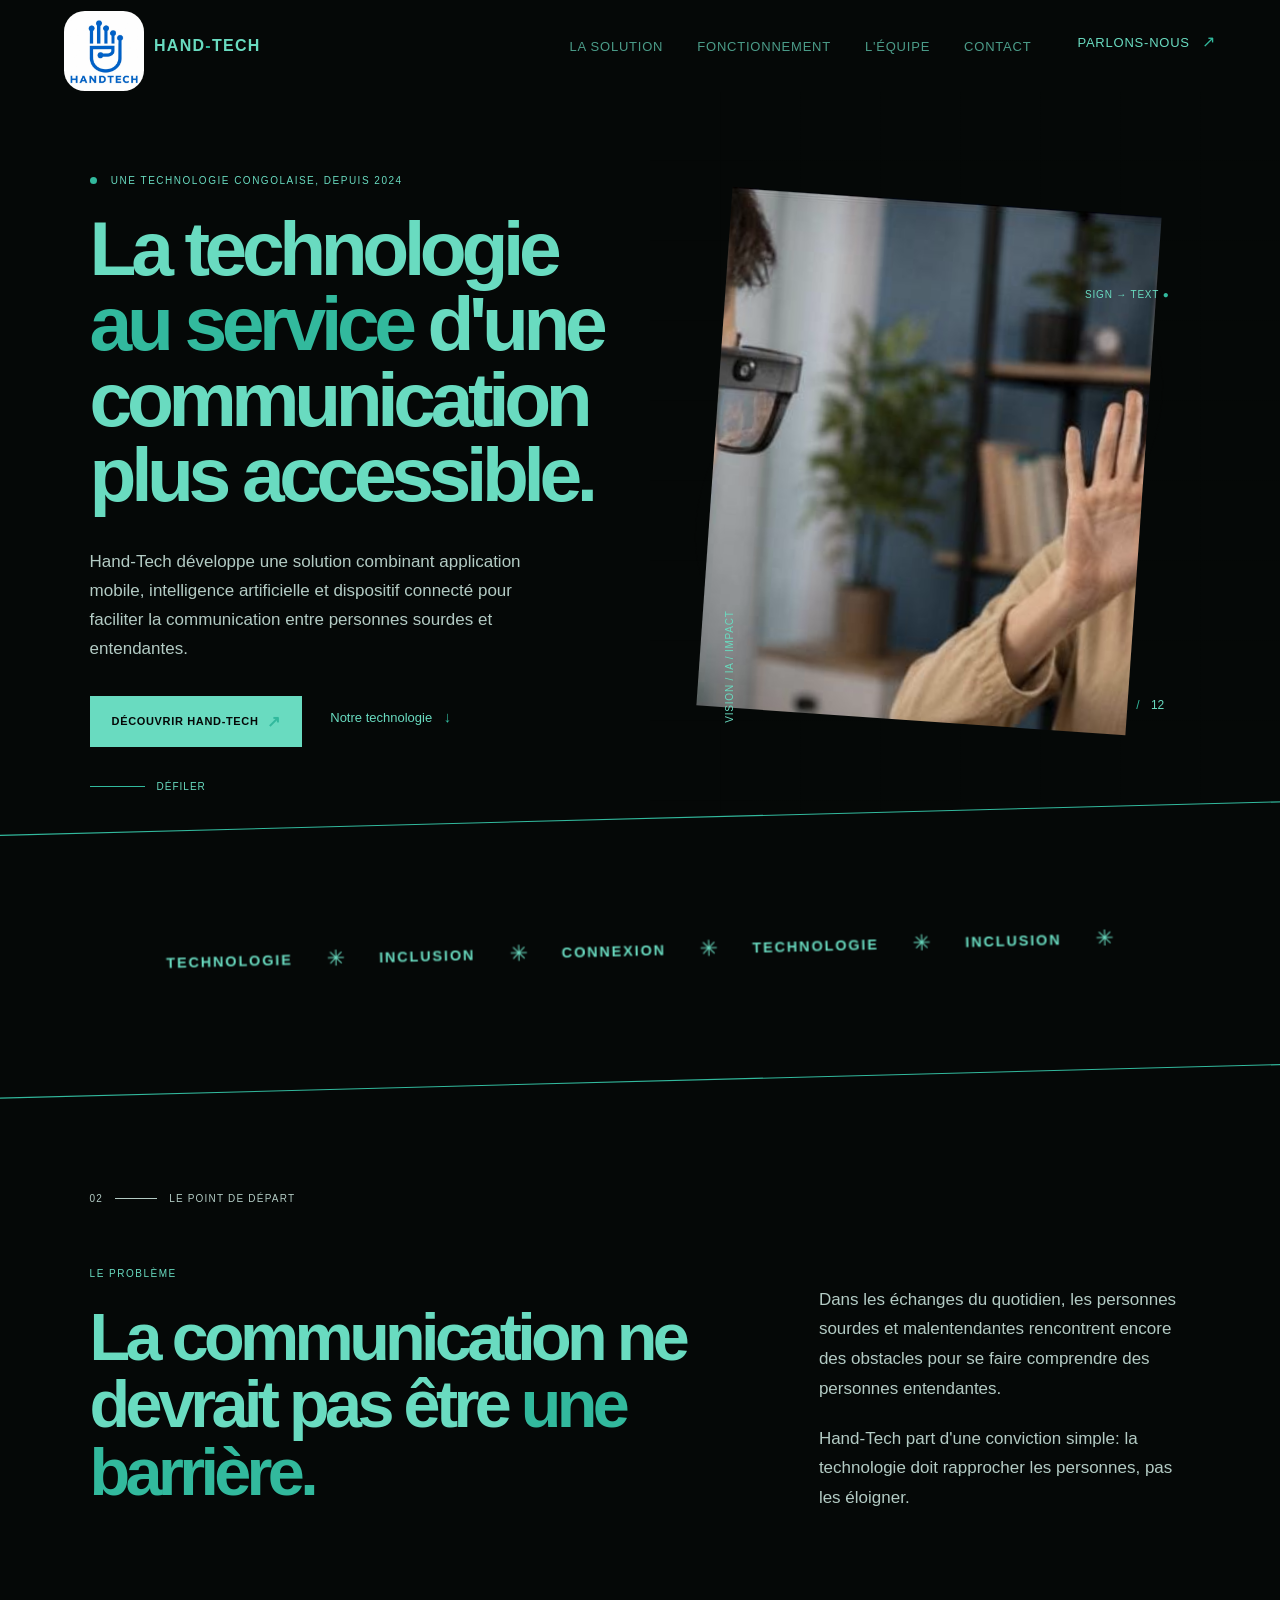
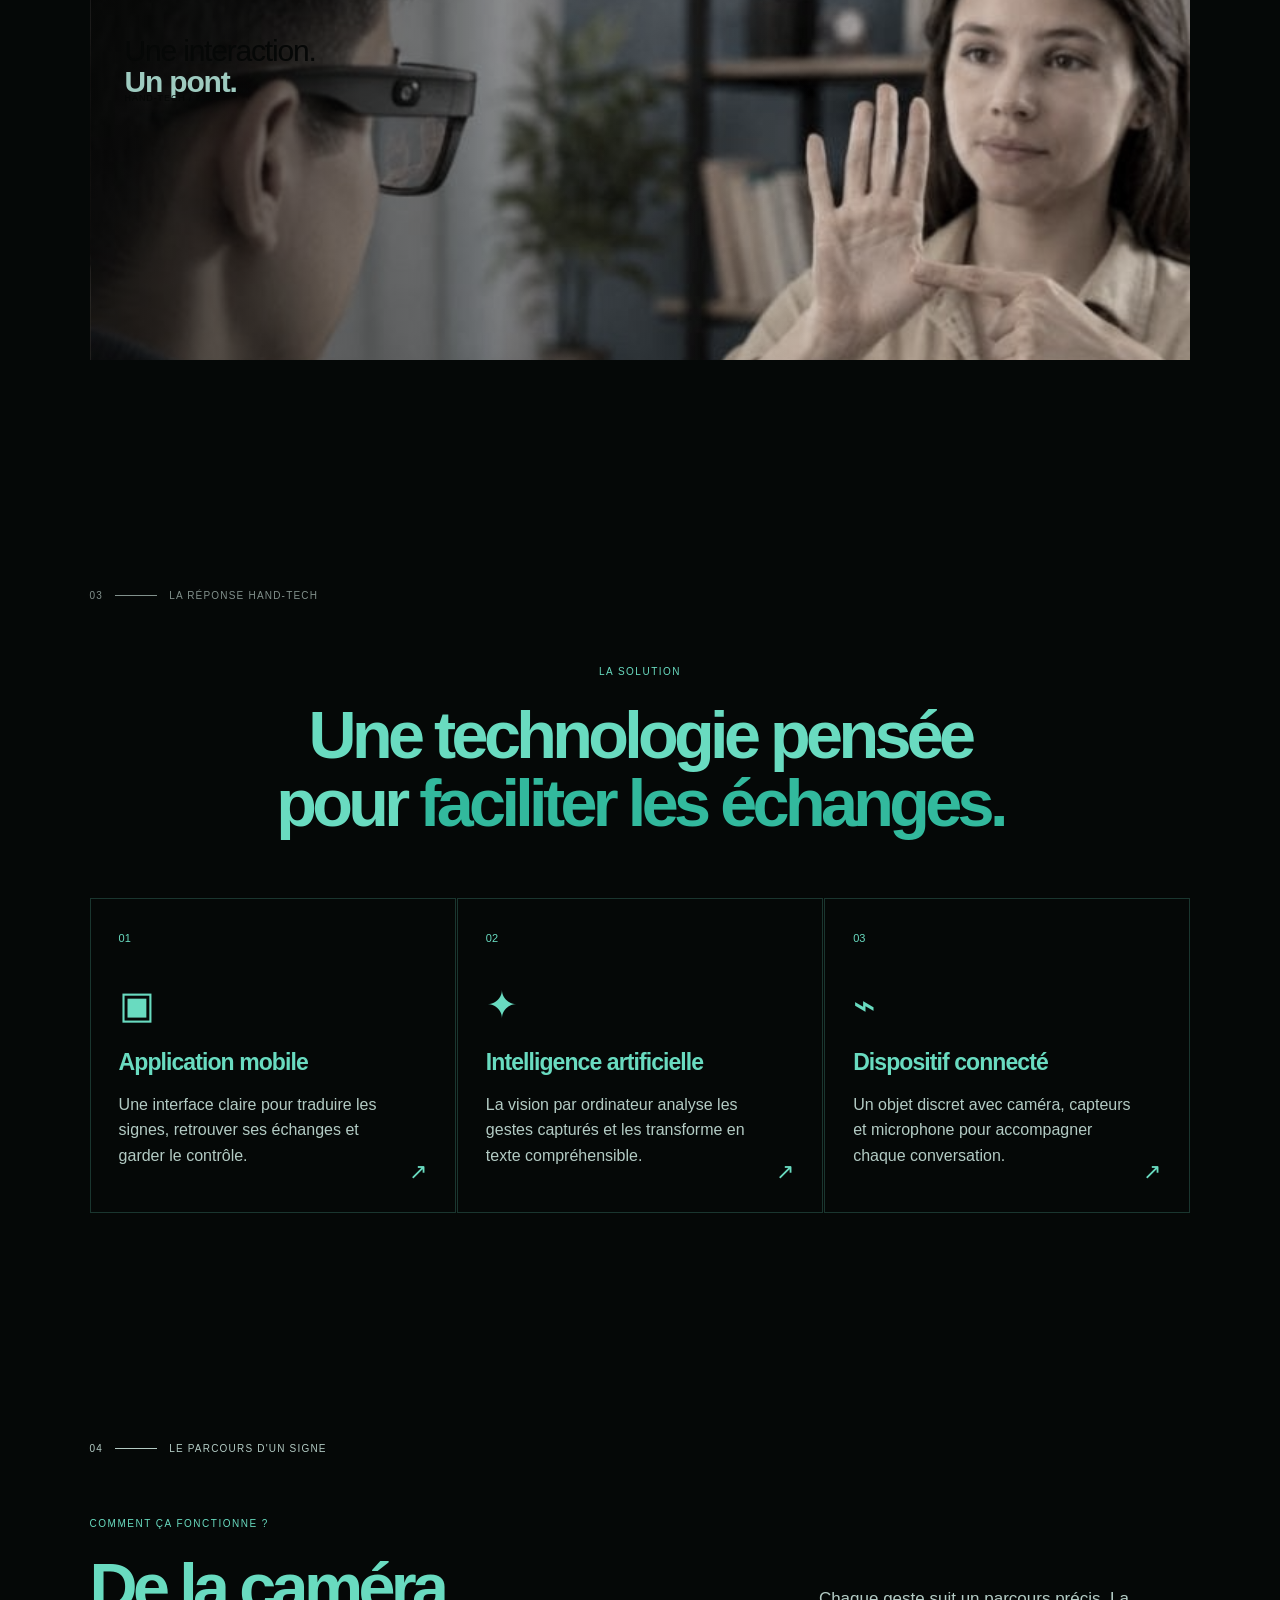
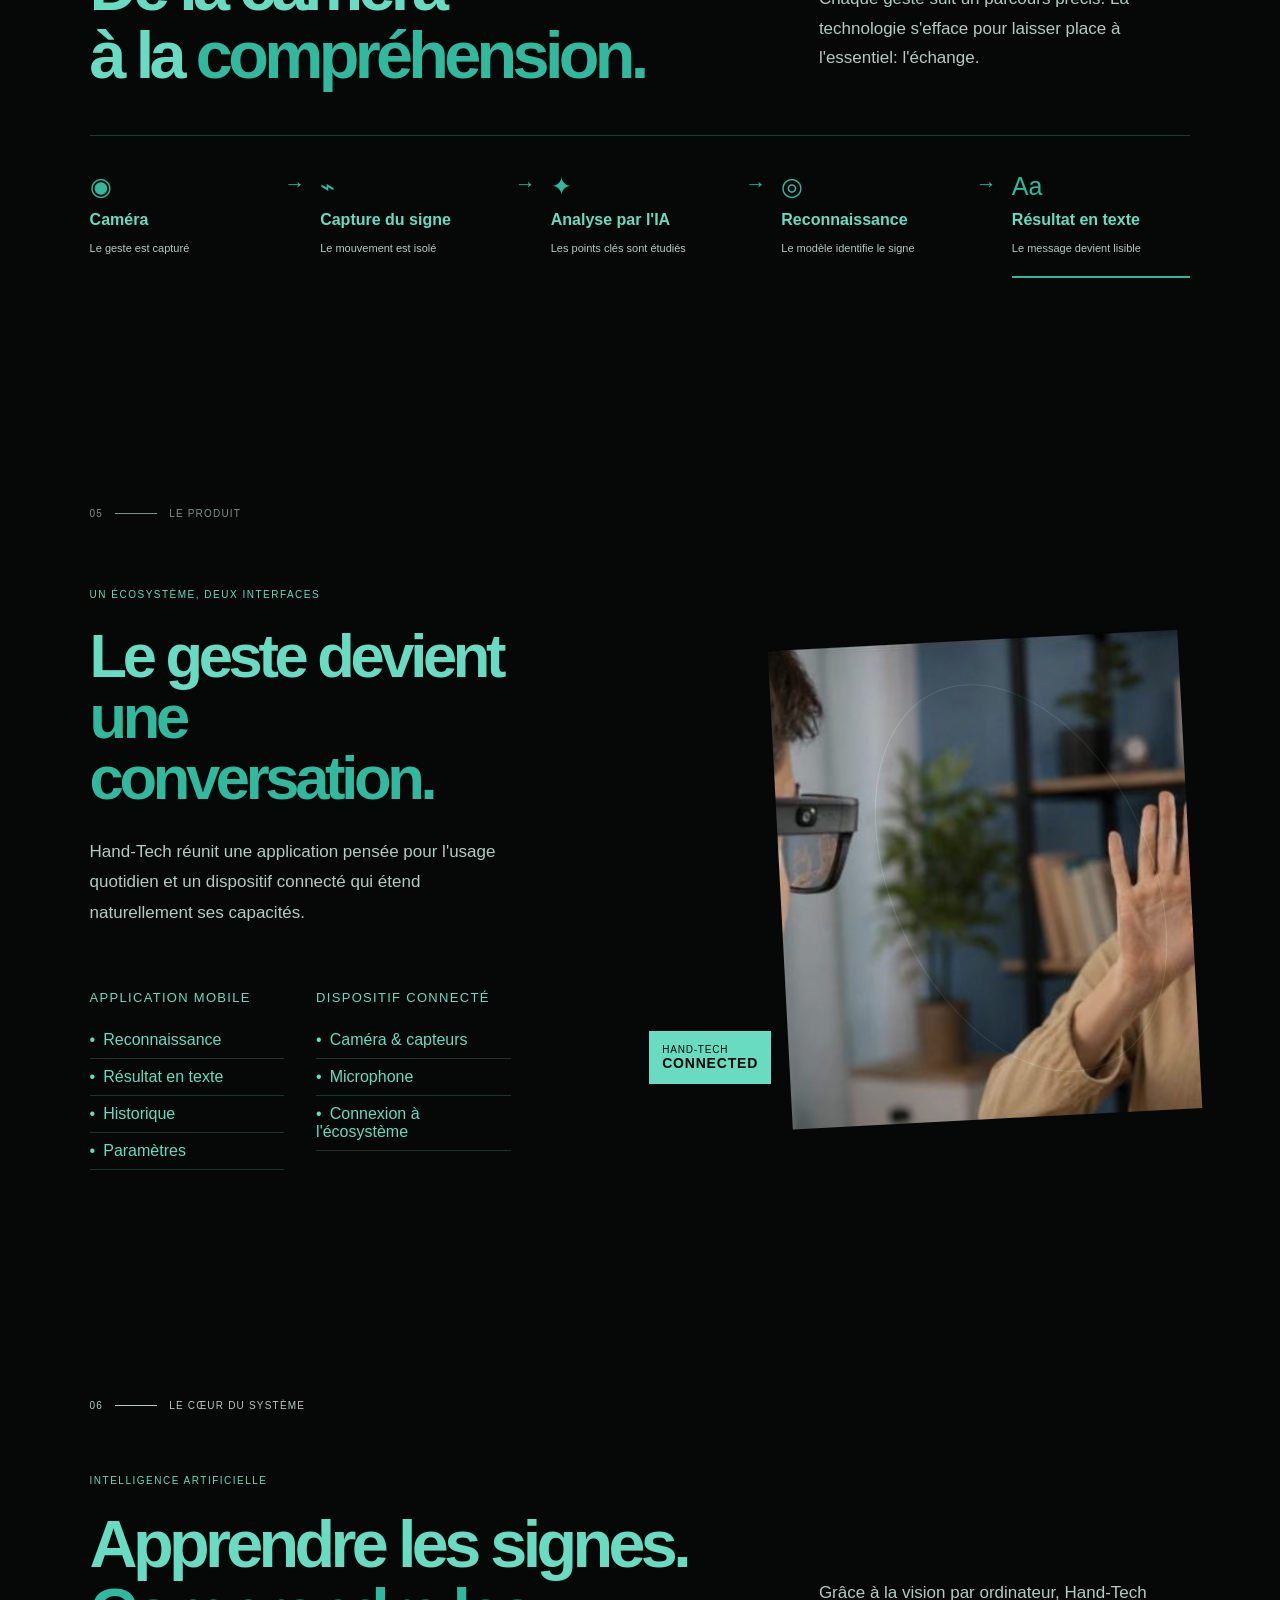
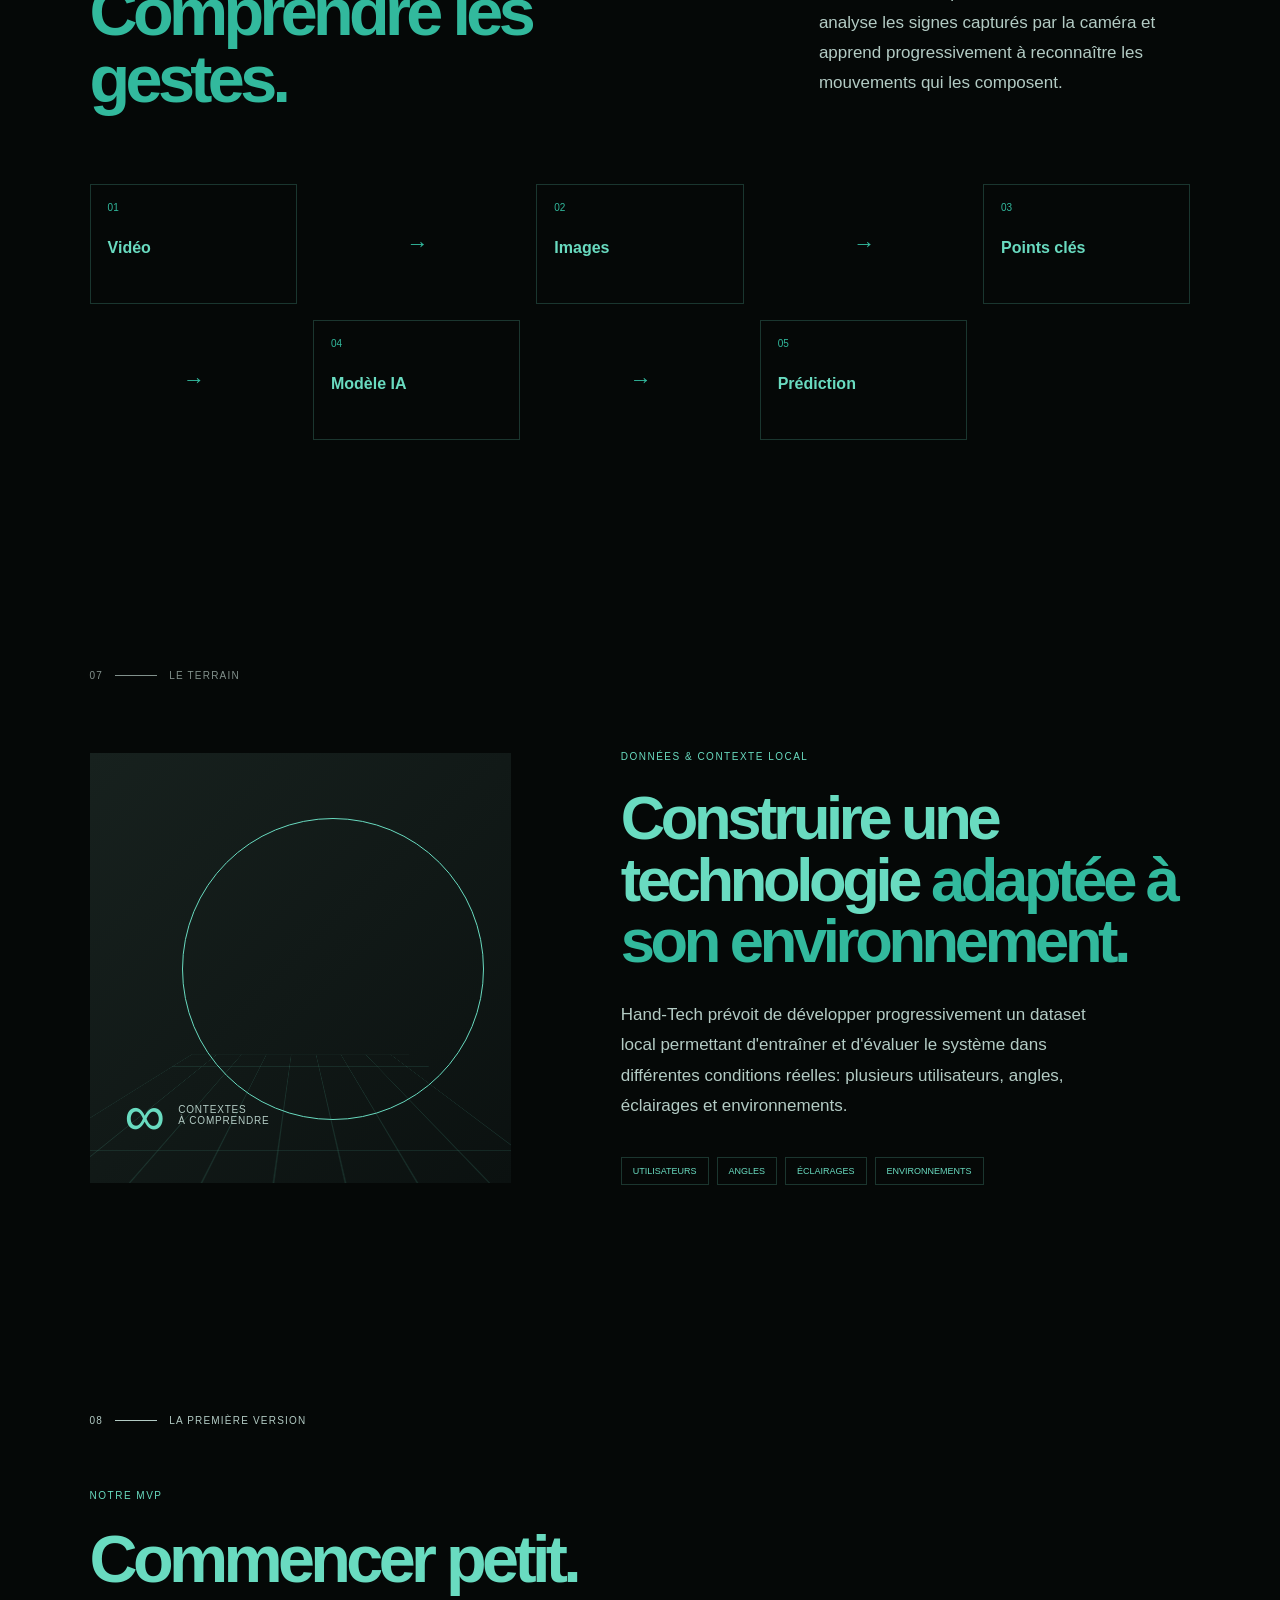
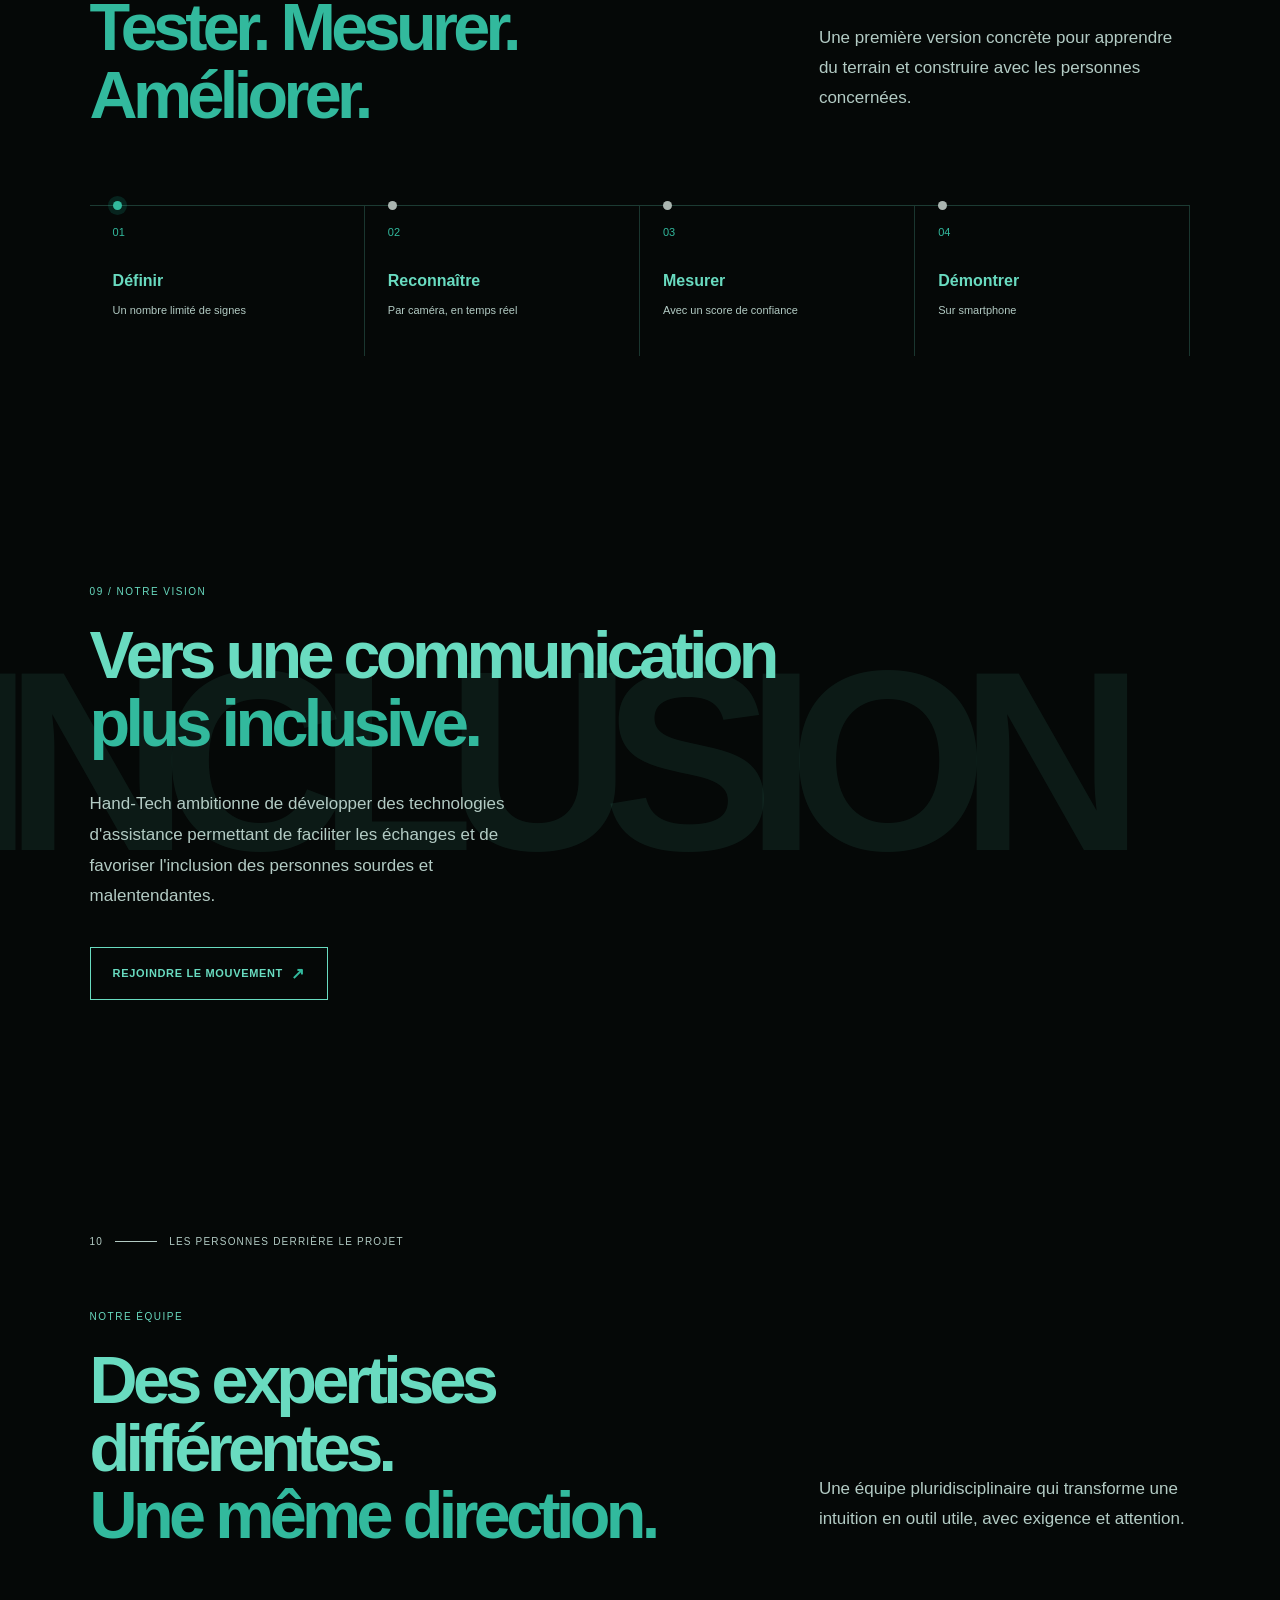
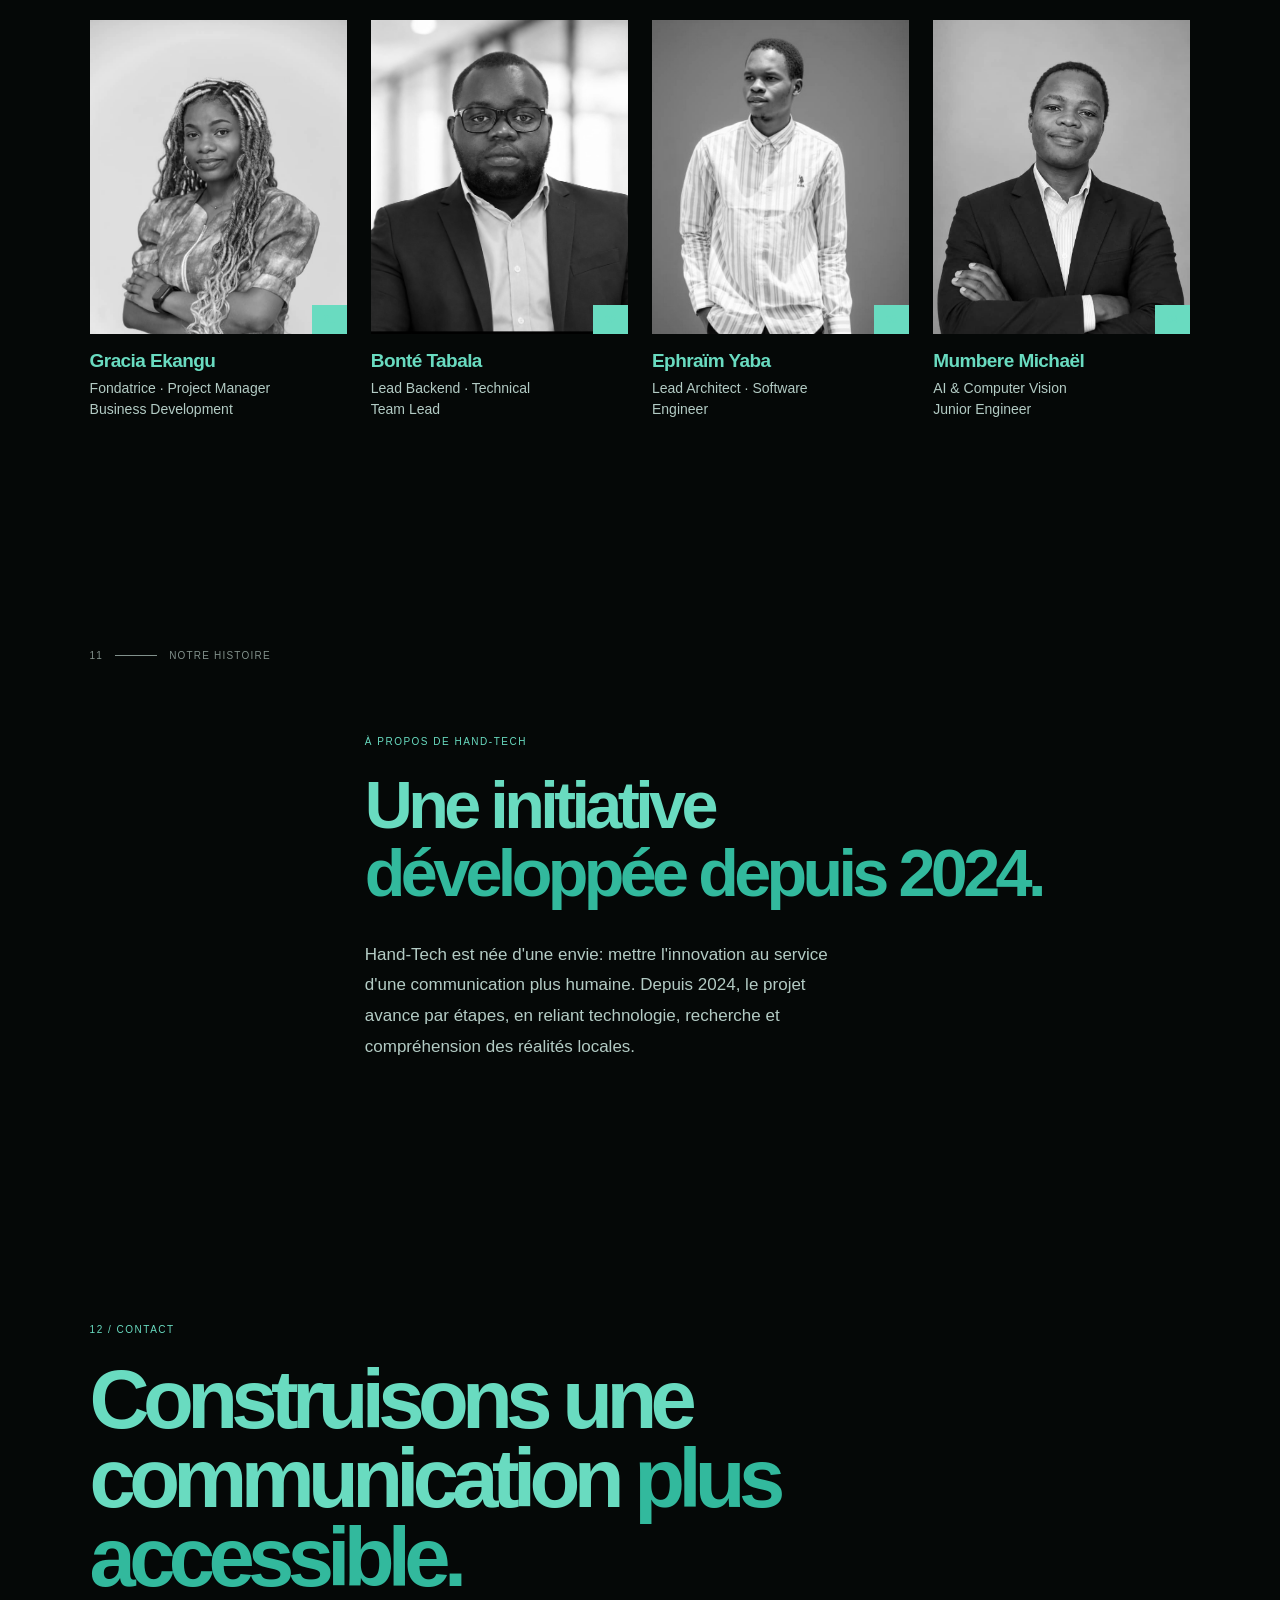
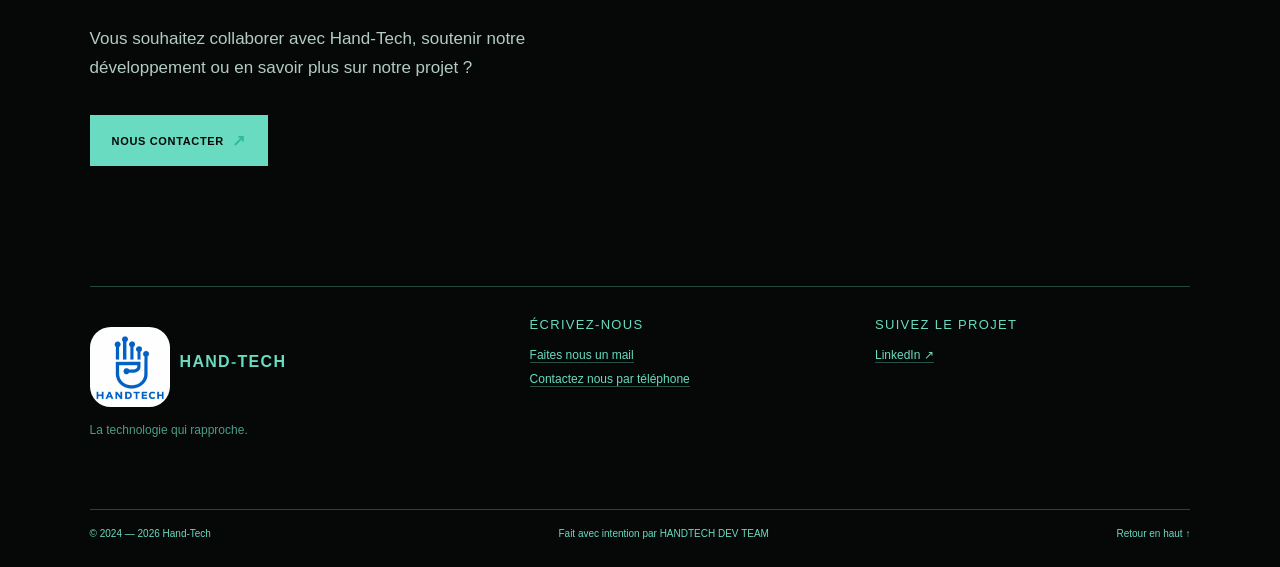
==== commit 6f1ceeac: "Update index.html Petits ajustement sur le nom d'un membre et sur les informations de contacts" ====
--- a/index.html
+++ b/index.html
@@ -99,11 +99,11 @@
 
         <section class="vision-section dark-section"><div class="vision-watermark">INCLUSION</div><div class="vision-content reveal"><p class="eyebrow">09 / Notre vision</p><h2>Vers une communication<br /><em>plus inclusive.</em></h2><p>Hand-Tech ambitionne de développer des technologies d'assistance permettant de faciliter les échanges et de favoriser l'inclusion des personnes sourdes et malentendantes.</p><a class="button button-outline" href="#contact">Rejoindre le mouvement <span>↗</span></a></div></section>
 
-        <section class="team-section" id="equipe"><div class="section-label reveal"><span>10</span><i></i><span>Les personnes derrière le projet</span></div><div class="split-content"><div class="section-heading reveal"><p class="eyebrow">Notre équipe</p><h2>Des expertises différentes.<br /><em>Une même direction.</em></h2></div><p class="section-note reveal">Une équipe pluridisciplinaire qui transforme une intuition en outil utile, avec exigence et attention.</p></div><div class="team-grid"><article class="team-card reveal"><div class="team-photo"><img src="assets/gracia_ceo_and_founder.jpeg" alt="Gracia Ekangu" /><span>01</span></div><h3>Gracia Ekangu</h3><p>Fondatrice · Project Manager<br />Business Development</p></article><article class="team-card reveal reveal-delay"><div class="team-photo"><img src="assets/bonte_backend.jpg" alt="Bonté Tabala" /><span>02</span></div><h3>Bonté Tabala</h3><p>Lead Backend · Technical<br />Team Lead</p></article><article class="team-card reveal reveal-delay-2"><div class="team-photo"><img src="assets/ephraim_front_end.jpg" alt="Ephraïm Yaba" /><span>03</span></div><h3>Ephraïm Yaba</h3><p>Lead Architect · Software<br />Engineer</p></article><article class="team-card reveal reveal-delay-3"><div class="team-photo"><img src="assets/michael_AI.jpg" alt="Michaël Exaucé Mumbere" /><span>04</span></div><h3>Michaël Exaucé Mumbere</h3><p>AI & Computer Vision<br />Engineer</p></article></div></section>
+        <section class="team-section" id="equipe"><div class="section-label reveal"><span>10</span><i></i><span>Les personnes derrière le projet</span></div><div class="split-content"><div class="section-heading reveal"><p class="eyebrow">Notre équipe</p><h2>Des expertises différentes.<br /><em>Une même direction.</em></h2></div><p class="section-note reveal">Une équipe pluridisciplinaire qui transforme une intuition en outil utile, avec exigence et attention.</p></div><div class="team-grid"><article class="team-card reveal"><div class="team-photo"><img src="assets/gracia_ceo_and_founder.jpeg" alt="Gracia Ekangu" /><span>01</span></div><h3>Gracia Ekangu</h3><p>Fondatrice · Project Manager<br />Business Development</p></article><article class="team-card reveal reveal-delay"><div class="team-photo"><img src="assets/bonte_backend.jpg" alt="Bonté Tabala" /><span>02</span></div><h3>Bonté Tabala</h3><p>Lead Backend · Technical<br />Team Lead</p></article><article class="team-card reveal reveal-delay-2"><div class="team-photo"><img src="assets/ephraim_front_end.jpg" alt="Ephraïm Yaba" /><span>03</span></div><h3>Ephraïm Yaba</h3><p>Lead Architect · Software<br />Engineer</p></article><article class="team-card reveal reveal-delay-3"><div class="team-photo"><img src="assets/michael_AI.jpg" alt="Mumbere Michaël" /><span>04</span></div><h3>Mumbere Michaël</h3><p>AI & Computer Vision<br />Junior Engineer</p></article></div></section>
 
         <section class="about-section dark-section"><div class="section-label light reveal"><span>11</span><i></i><span>Notre histoire</span></div><div class="about-content reveal"><p class="eyebrow">À propos de Hand-Tech</p><h2>Une initiative<br /><em>développée depuis 2024.</em></h2><p>Hand-Tech est née d'une envie: mettre l'innovation au service d'une communication plus humaine. Depuis 2024, le projet avance par étapes, en reliant technologie, recherche et compréhension des réalités locales.</p></div></section>
 
-        <section class="contact-section" id="contact"><div class="contact-top reveal"><p class="eyebrow">12 / Contact</p><h2>Construisons une communication <em>plus accessible.</em></h2><p>Vous souhaitez collaborer avec Hand-Tech, soutenir notre développement ou en savoir plus sur notre projet ?</p><a class="button button-primary" href="mailto:graciaekangu136@gmail.com">Nous contacter <span>↗</span></a></div><div class="contact-footer"><div><a class="brand footer-brand" href="#accueil"><img src="assets/logo_hantech.jpeg" alt="Logo Hand-Tech" /><span>HAND<span>-</span>TECH</span></a><p>La technologie qui rapproche.</p></div><div class="contact-details"><span>Écrivez-nous</span><a href="mailto:graciaekangu136@gmail.com">graciaekangu136@gmail.com</a><a href="tel:+243842743307">+243 84 274 3307</a></div><div class="socials"><span>Suivez le projet</span><a href="#contact">LinkedIn ↗</a><a href="#contact">Instagram ↗</a></div></div><div class="copyright"><span>© 2024 — 2026 Hand-Tech</span><span>Fait avec intention par HAND TECH DEV TEAM</span><a href="#accueil">Retour en haut ↑</a></div></section>
+        <section class="contact-section" id="contact"><div class="contact-top reveal"><p class="eyebrow">12 / Contact</p><h2>Construisons une communication <em>plus accessible.</em></h2><p>Vous souhaitez collaborer avec Hand-Tech, soutenir notre développement ou en savoir plus sur notre projet ?</p><a class="button button-primary" href="mailto:graciaekangu136@gmail.com">Nous contacter <span>↗</span></a></div><div class="contact-footer"><div><a class="brand footer-brand" href="#accueil"><img src="assets/logo_hantech.jpeg" alt="Logo Hand-Tech" /><span>HAND<span>-</span>TECH</span></a><p>La technologie qui rapproche.</p></div><div class="contact-details"><span>Écrivez-nous</span><a href="mailto:graciaekangu136@gmail.com">Faites nous un mail</a><a href="tel:+243842743307">Contactez nous par téléphone</a></div><div class="socials"><span>Suivez le projet</span><a href=https://www.linkedin.com/in/gracia-ekangu-205771316>LinkedIn ↗</a></div></div><div class="copyright"><span>© 2024 — 2026 Hand-Tech</span><span>Fait avec intention par HANDTECH DEV TEAM</span><a href="#accueil">Retour en haut ↑</a></div></section>
     </main>
 </body>
 </html>
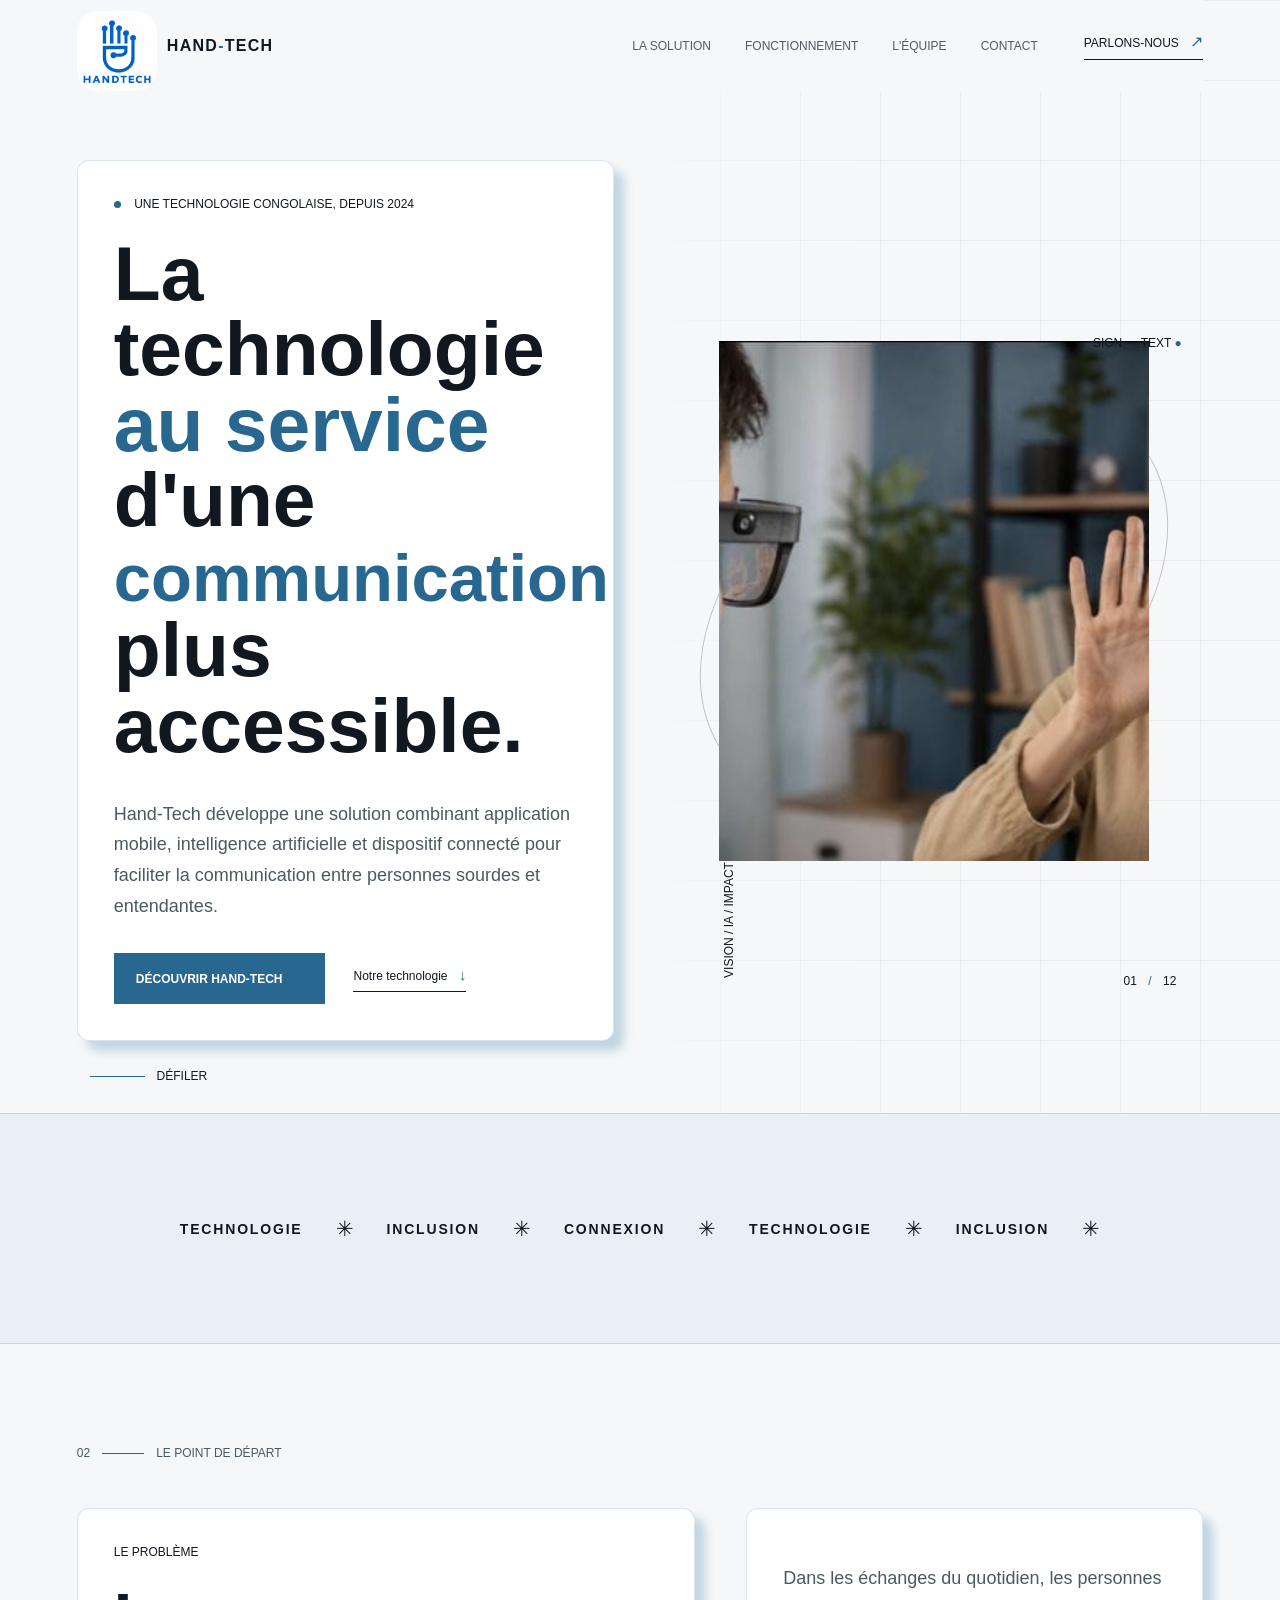
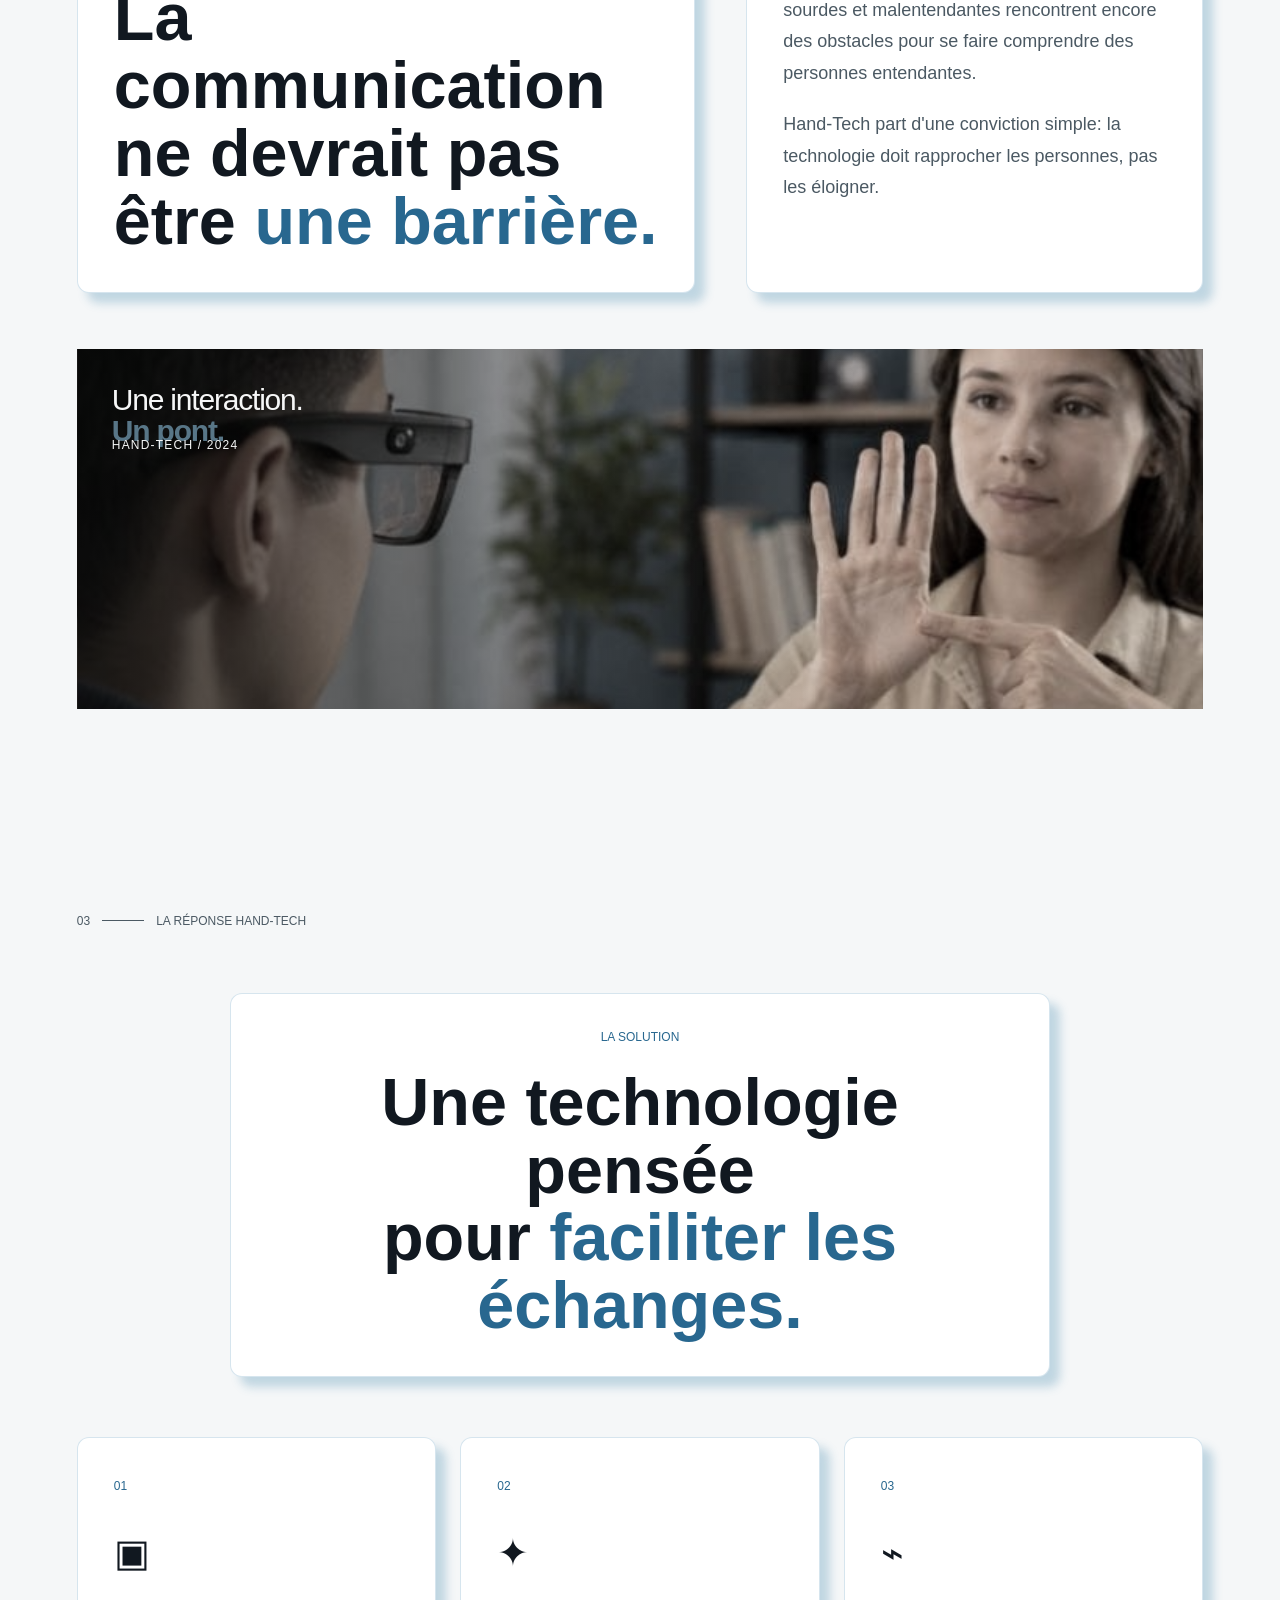
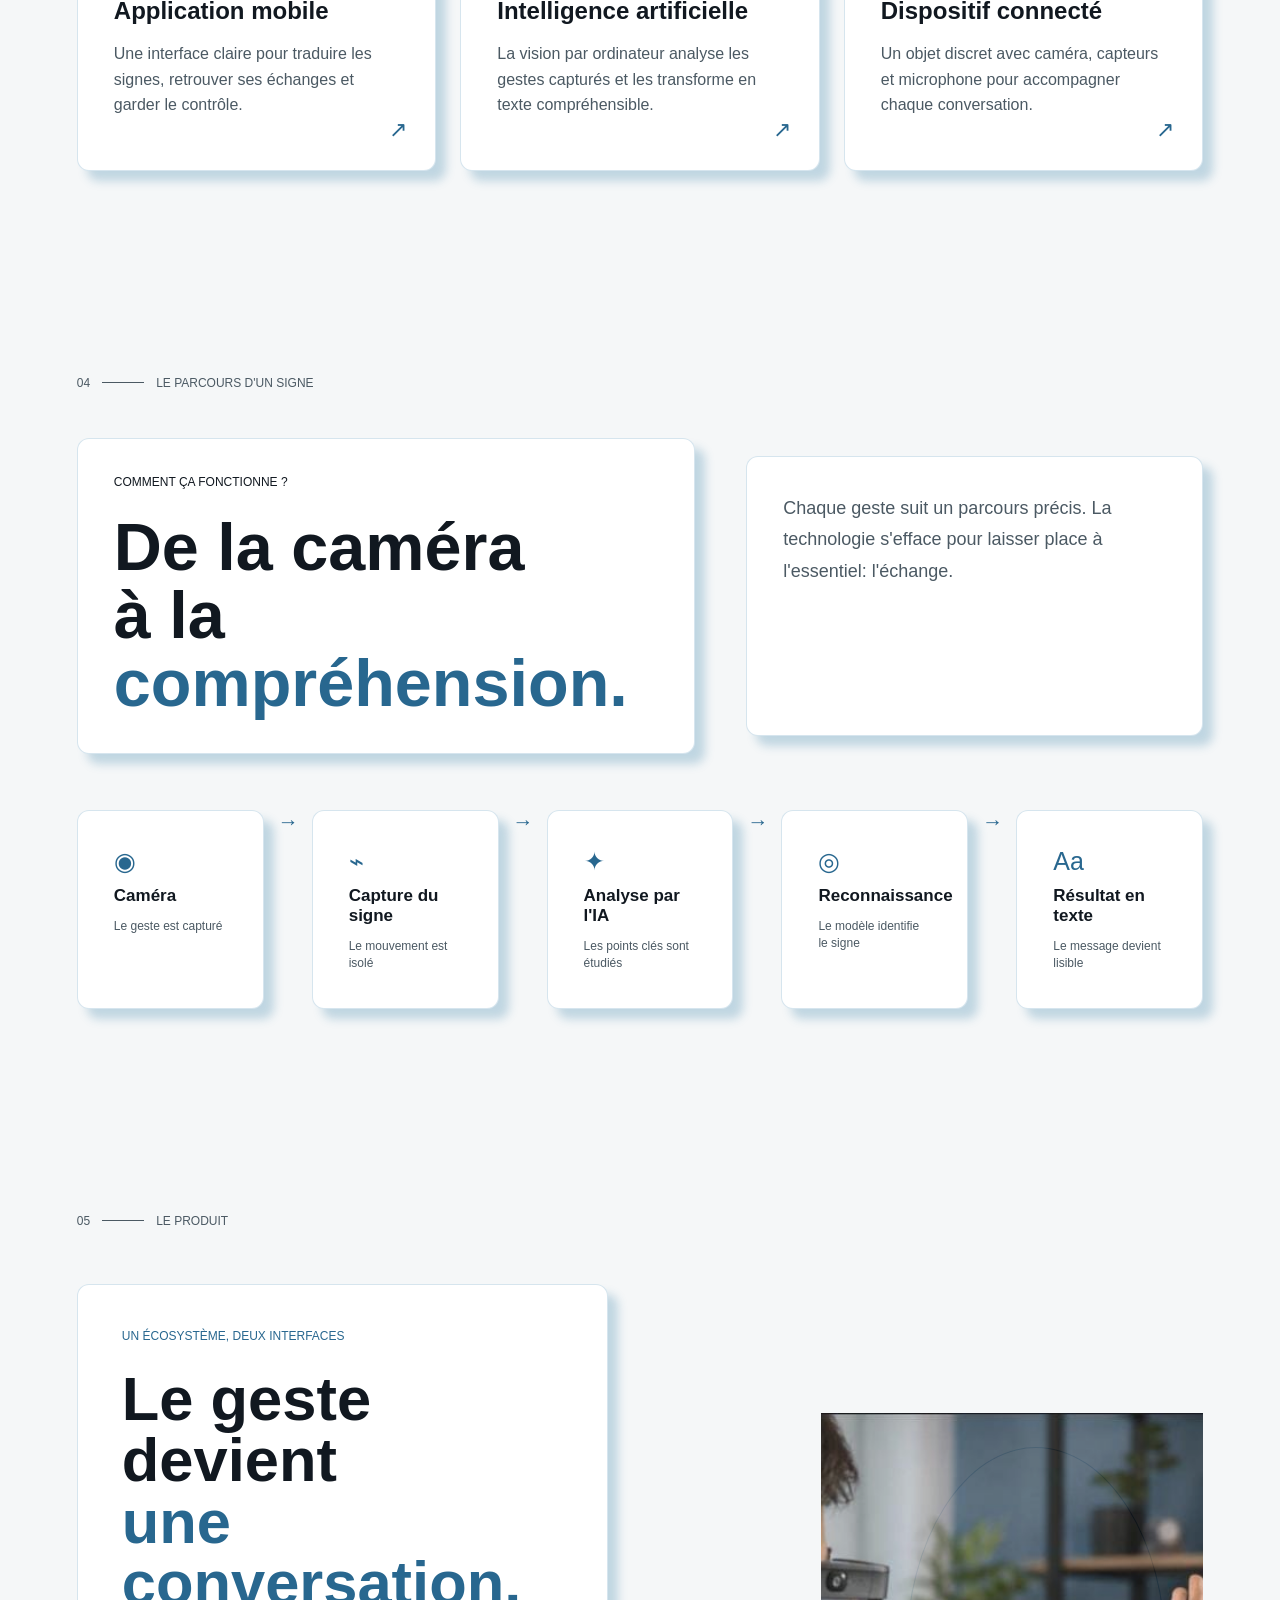
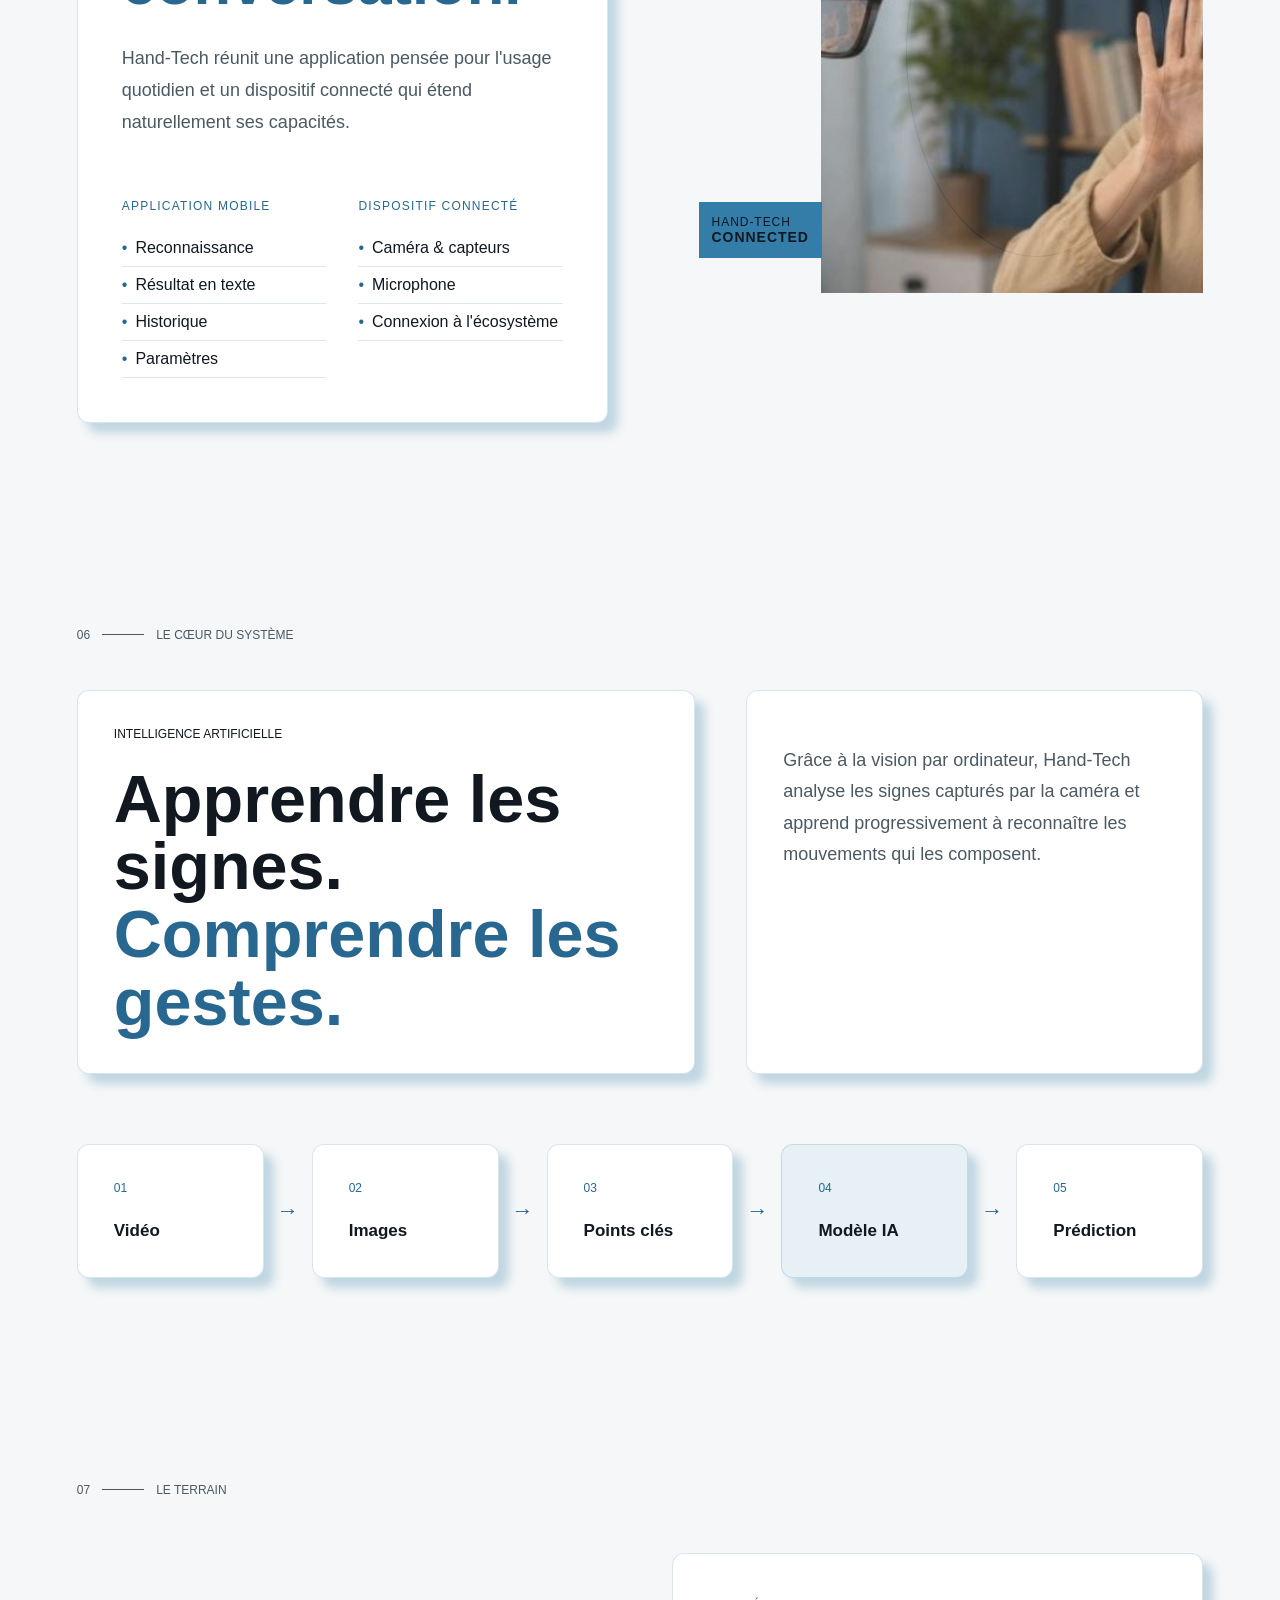
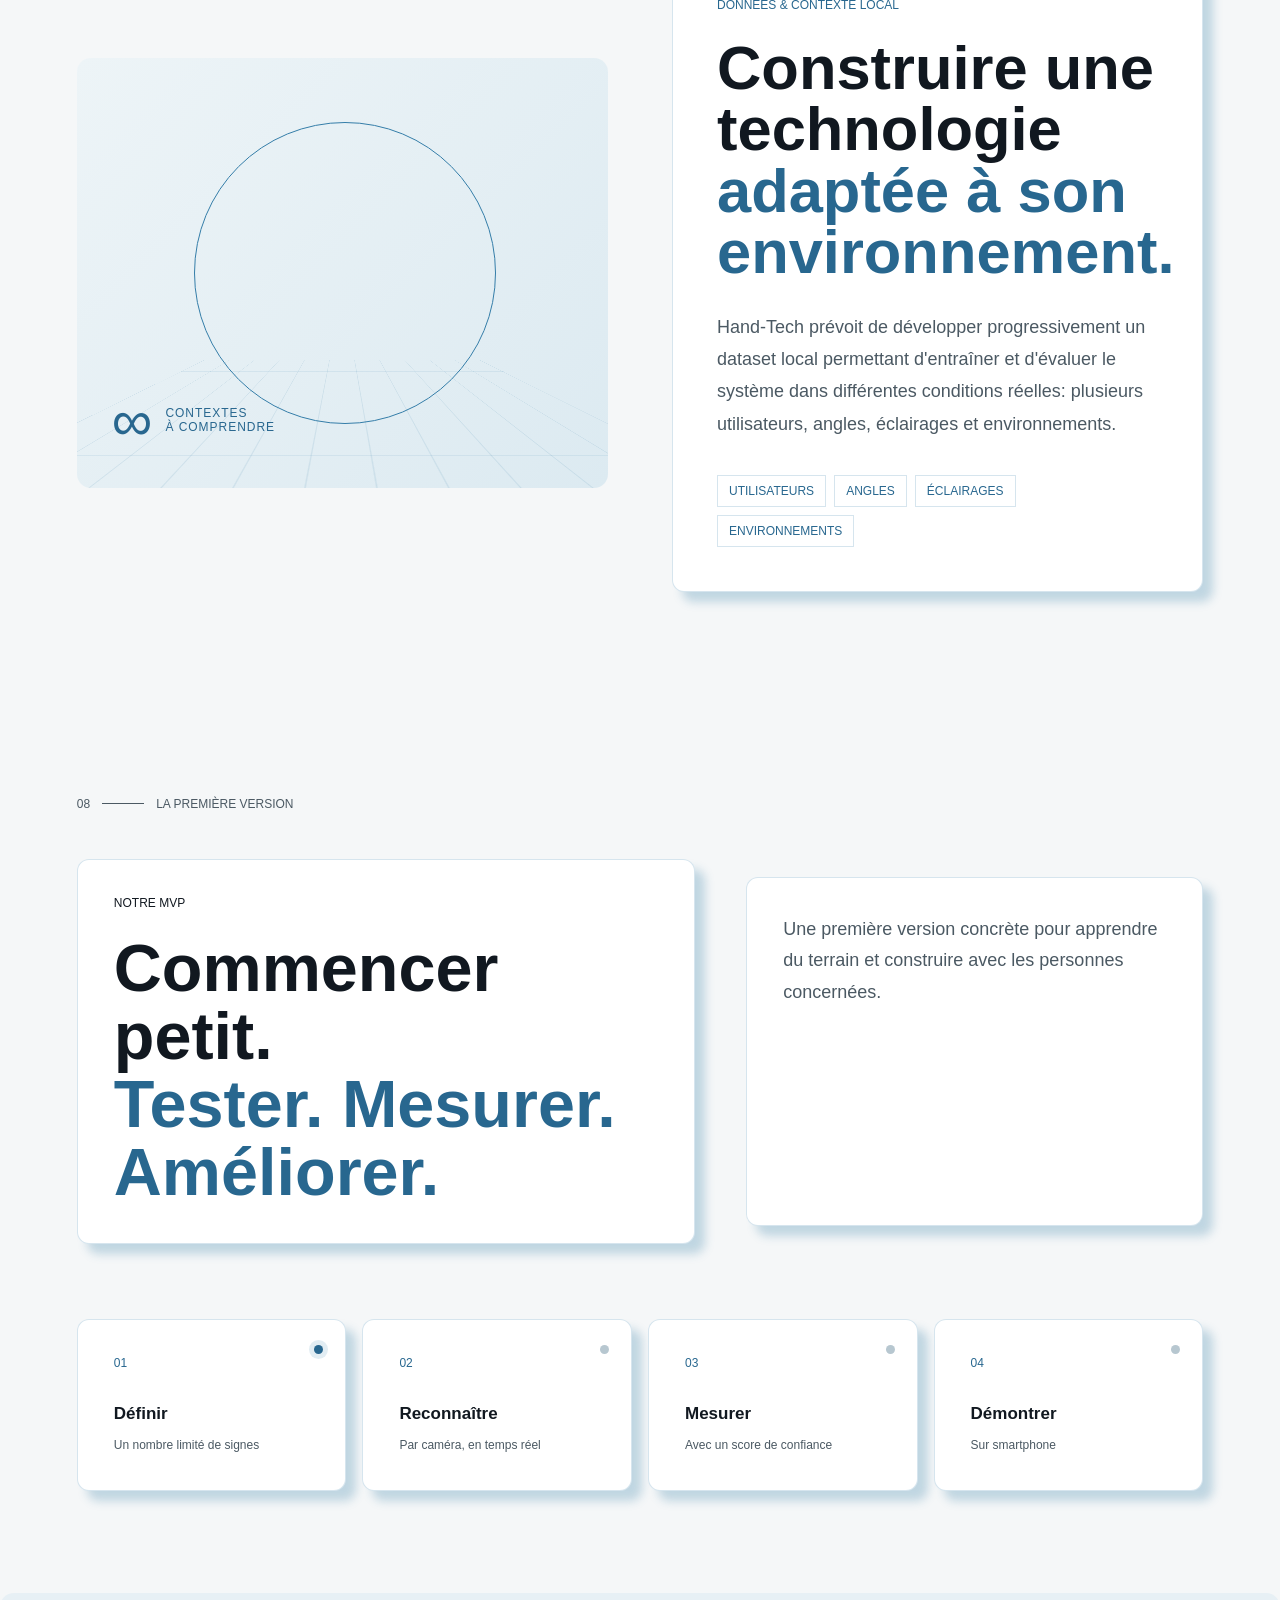
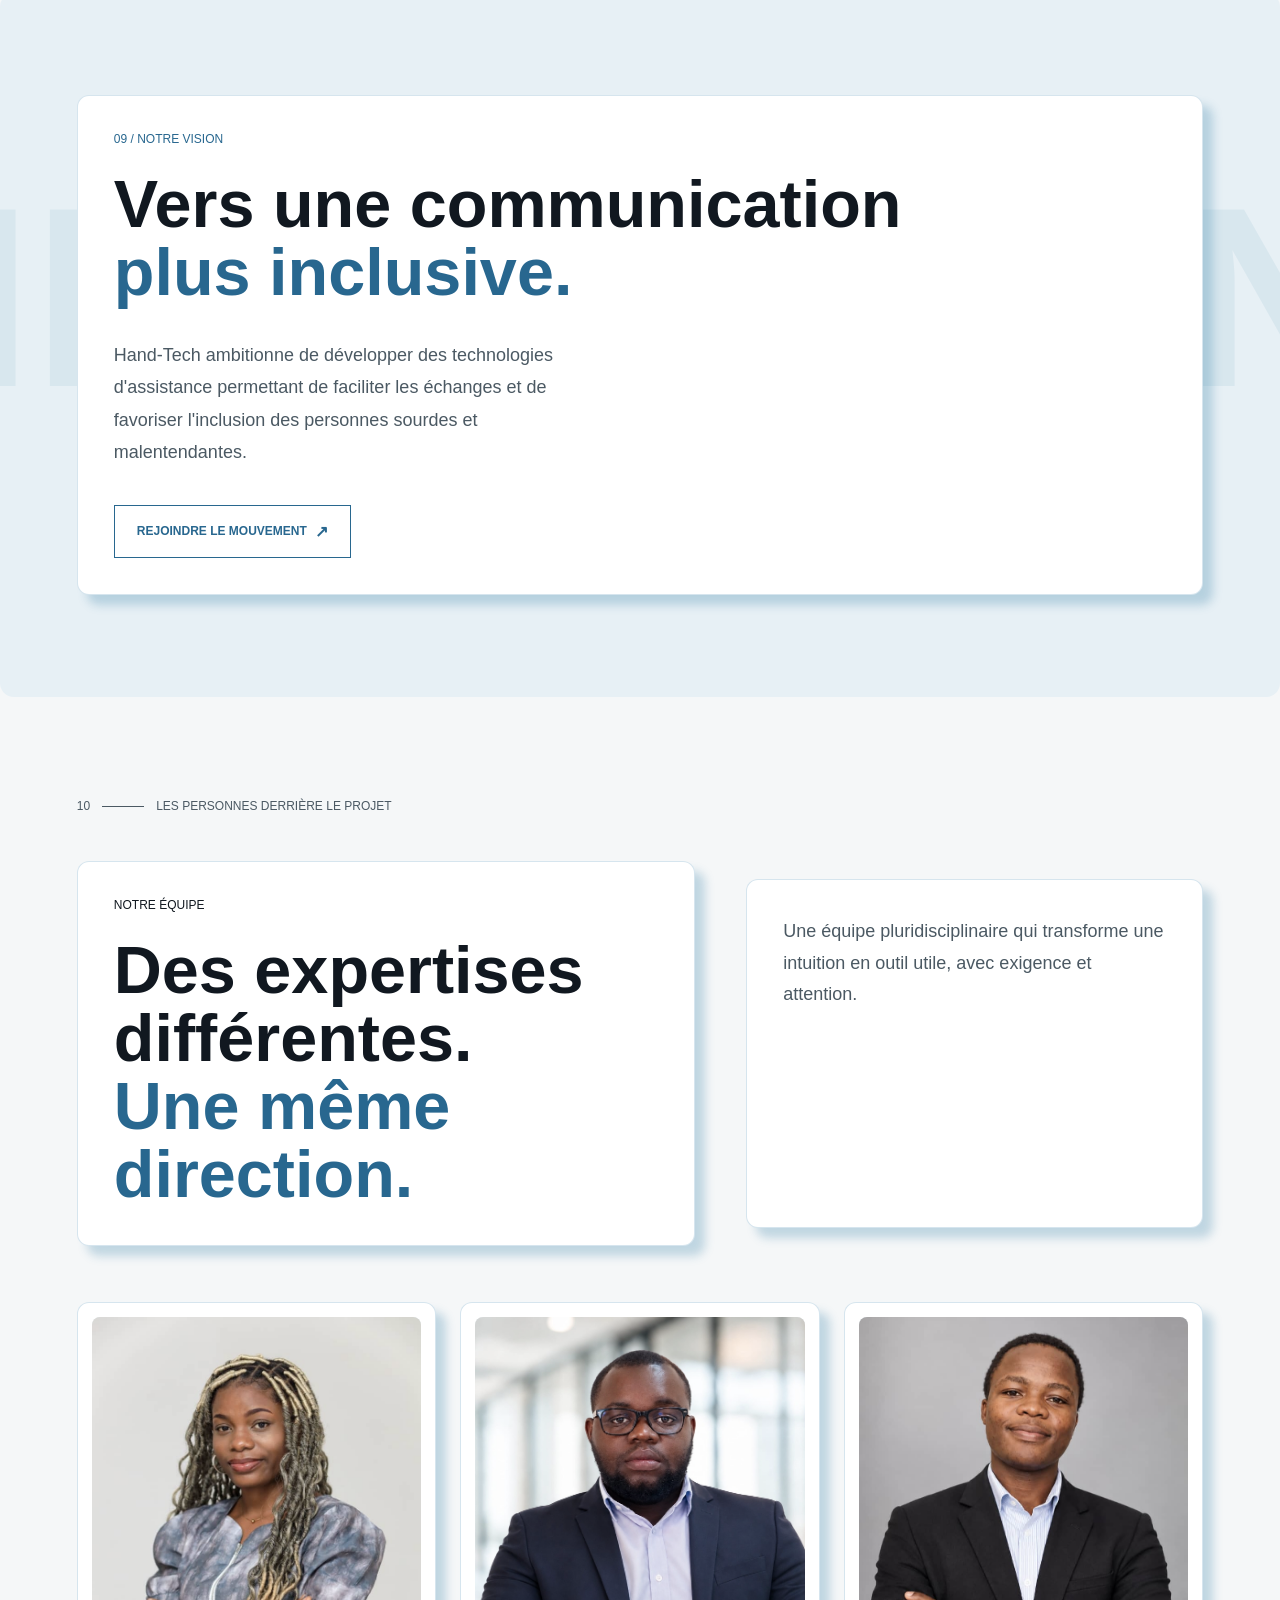
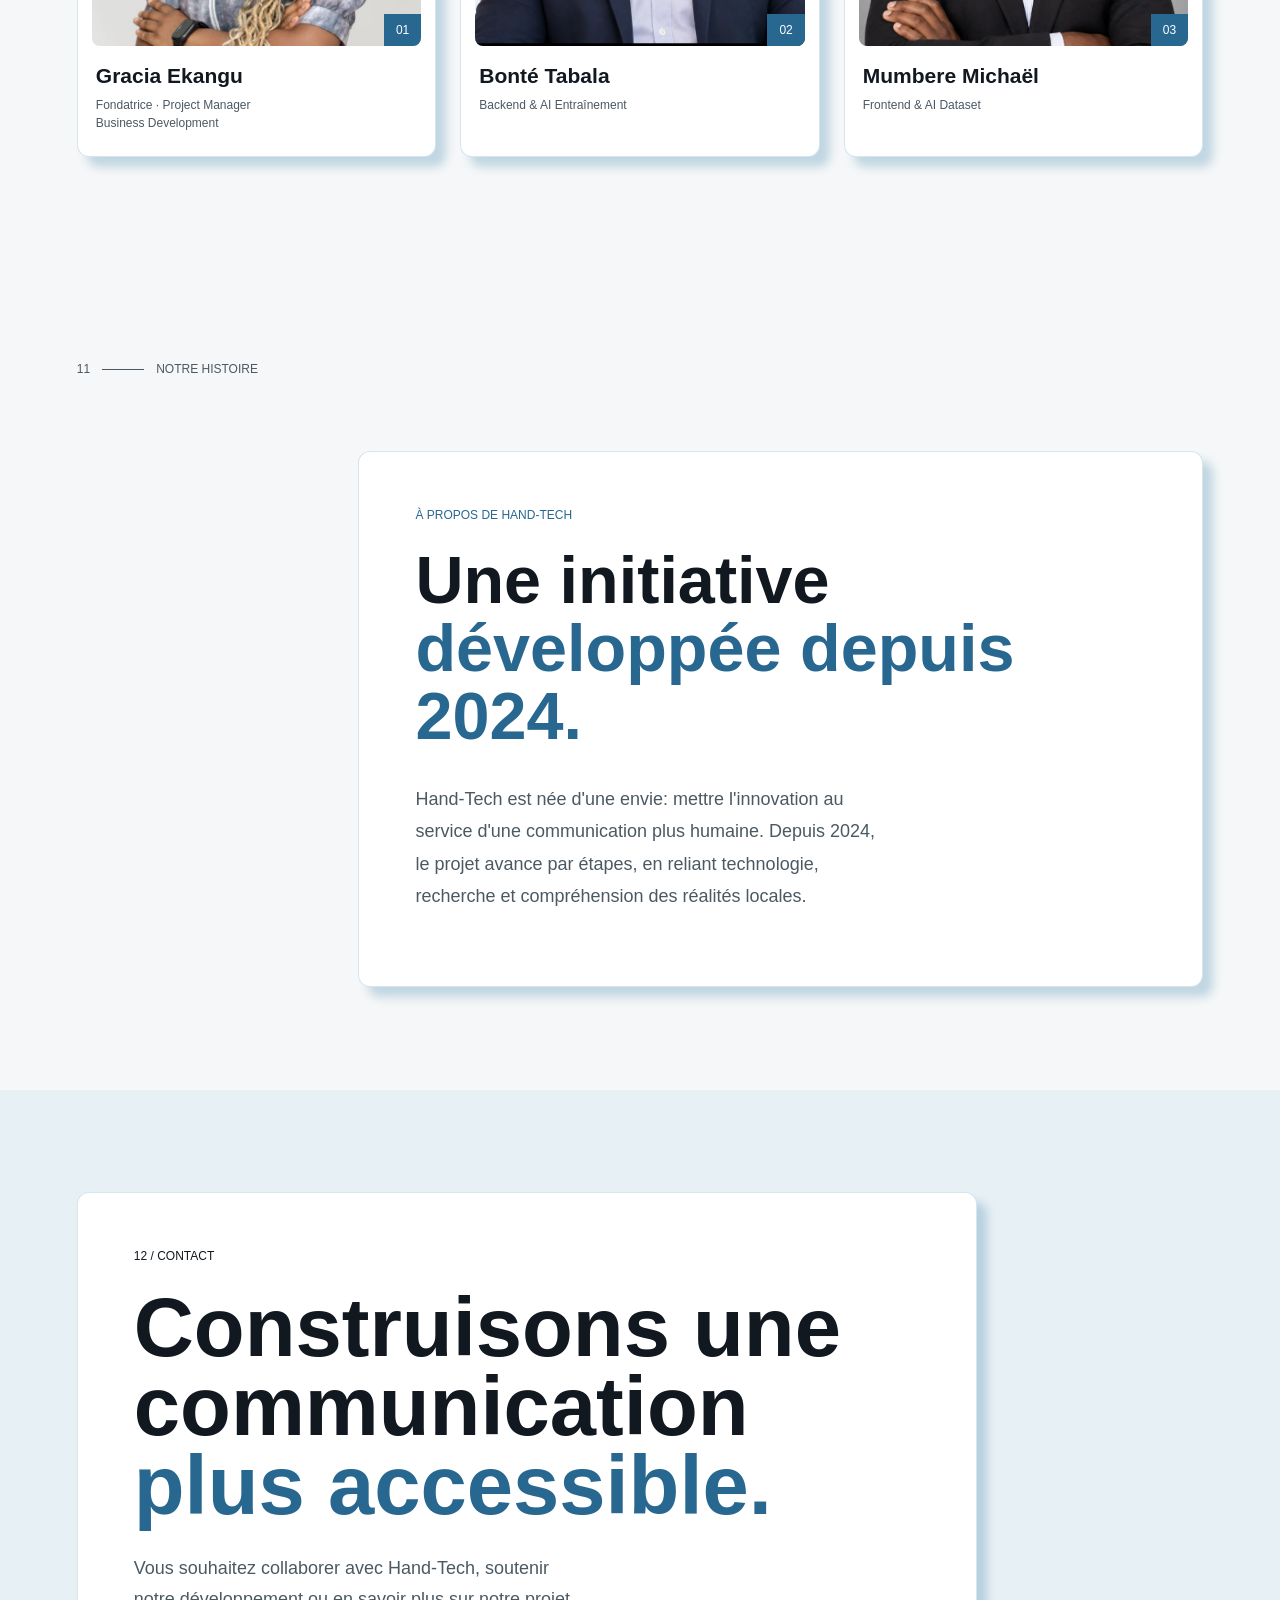
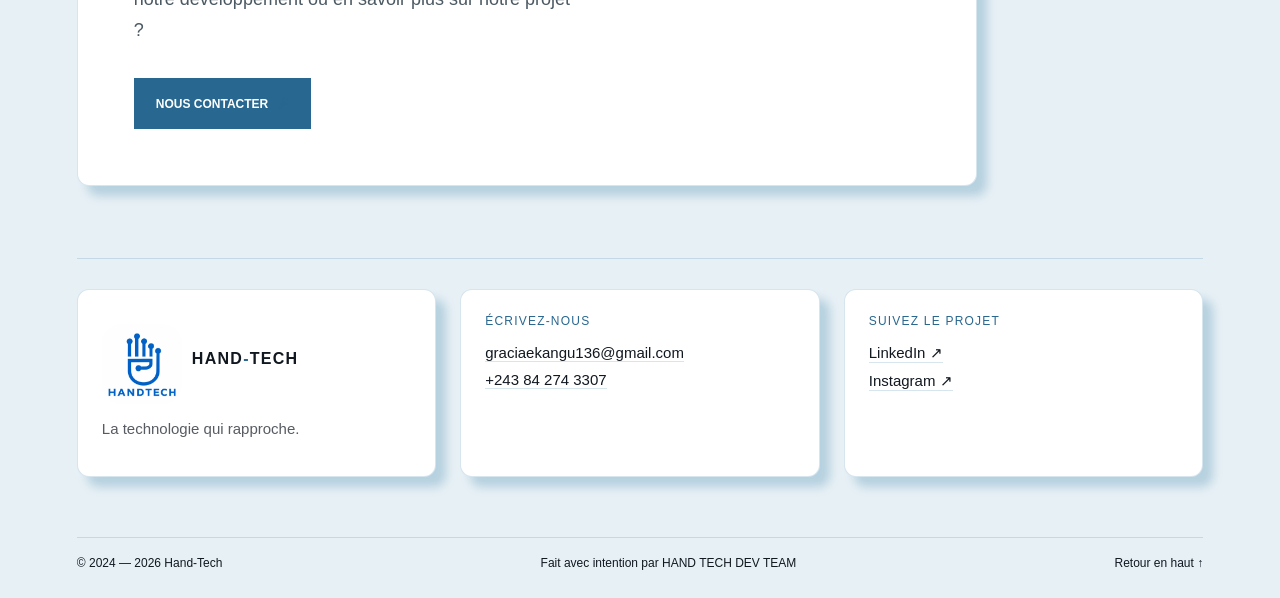
==== commit 580e504b: "Remake du site officiel de handtech" ====
--- a/index.html
+++ b/index.html
@@ -5,7 +5,7 @@
     <meta name="viewport" content="width=device-width, initial-scale=1.0" />
     <meta name="description" content="Hand-Tech développe une technologie inclusive pour faciliter la communication entre personnes sourdes et entendantes." />
     <title>Hand-Tech | La technologie qui rapproche</title>
-    <link rel="icon" type="image/png" href="assets/handtech_icon.ico" />
+    <link rel="icon" type="image/png" href="assets/handtech_icon.ico" class="logo"/>
     <link rel="preconnect" href="https://fonts.googleapis.com" />
     <link rel="preconnect" href="https://fonts.gstatic.com" crossorigin />
     <link href="https://fonts.cdnfonts.com/css/aileron" rel="stylesheet" />
@@ -34,7 +34,7 @@
             <div class="hero-grid" aria-hidden="true"></div>
             <div class="hero-copy reveal">
                 <p class="eyebrow"><span class="pulse-dot"></span> Une technologie congolaise, depuis 2024</p>
-                <h1>La technologie<br /><em>au service</em> d'une<br />communication plus accessible.</h1>
+                <h1>La technologie<br /><em>au service</em> d'une<br /> <em style="color: var(--aqua-dark); font-size: 67px;">communication</em> plus accessible.</h1>
                 <p class="hero-text">Hand-Tech développe une solution combinant application mobile, intelligence artificielle et dispositif connecté pour faciliter la communication entre personnes sourdes et entendantes.</p>
                 <div class="hero-actions">
                     <a class="button button-primary" href="#solution">Découvrir Hand-Tech <span>↗</span></a>
@@ -99,11 +99,31 @@
 
         <section class="vision-section dark-section"><div class="vision-watermark">INCLUSION</div><div class="vision-content reveal"><p class="eyebrow">09 / Notre vision</p><h2>Vers une communication<br /><em>plus inclusive.</em></h2><p>Hand-Tech ambitionne de développer des technologies d'assistance permettant de faciliter les échanges et de favoriser l'inclusion des personnes sourdes et malentendantes.</p><a class="button button-outline" href="#contact">Rejoindre le mouvement <span>↗</span></a></div></section>
 
-        <section class="team-section" id="equipe"><div class="section-label reveal"><span>10</span><i></i><span>Les personnes derrière le projet</span></div><div class="split-content"><div class="section-heading reveal"><p class="eyebrow">Notre équipe</p><h2>Des expertises différentes.<br /><em>Une même direction.</em></h2></div><p class="section-note reveal">Une équipe pluridisciplinaire qui transforme une intuition en outil utile, avec exigence et attention.</p></div><div class="team-grid"><article class="team-card reveal"><div class="team-photo"><img src="assets/gracia_ceo_and_founder.jpeg" alt="Gracia Ekangu" /><span>01</span></div><h3>Gracia Ekangu</h3><p>Fondatrice · Project Manager<br />Business Development</p></article><article class="team-card reveal reveal-delay"><div class="team-photo"><img src="assets/bonte_backend.jpg" alt="Bonté Tabala" /><span>02</span></div><h3>Bonté Tabala</h3><p>Lead Backend · Technical<br />Team Lead</p></article><article class="team-card reveal reveal-delay-2"><div class="team-photo"><img src="assets/ephraim_front_end.jpg" alt="Ephraïm Yaba" /><span>03</span></div><h3>Ephraïm Yaba</h3><p>Lead Architect · Software<br />Engineer</p></article><article class="team-card reveal reveal-delay-3"><div class="team-photo"><img src="assets/michael_AI.jpg" alt="Mumbere Michaël" /><span>04</span></div><h3>Mumbere Michaël</h3><p>AI & Computer Vision<br />Junior Engineer</p></article></div></section>
+        <section class="team-section" id="equipe">
+            <div class="section-label reveal"><span>10</span><i></i><span>Les personnes derrière le projet</span></div>
+            <div class="split-content">
+                <div class="section-heading reveal"><p class="eyebrow">Notre équipe</p><h2>Des expertises différentes.<br /><em>Une même direction.</em></h2></div>
+                <p class="section-note reveal">Une équipe pluridisciplinaire qui transforme une intuition en outil utile, avec exigence et attention.</p>
+            </div>
+            <div class="team-grid">
+                <article class="team-card reveal">
+                    <div class="team-photo"><img src="assets/gracia_ceo_and_founder.jpeg" alt="Gracia Ekangu" /><span>01</span></div>
+                    <h3>Gracia Ekangu</h3><p>Fondatrice · Project Manager<br />Business Development</p>
+                </article>
+                <article class="team-card reveal reveal-delay">
+                    <div class="team-photo"><img src="assets/bonte_backend.jpg" alt="Bonté Tabala" /><span>02</span></div>
+                    <h3>Bonté Tabala</h3><p>Backend &amp; AI Entraînement</p>
+                </article>
+                <article class="team-card reveal reveal-delay-2">
+                    <div class="team-photo"><img src="assets/michael_AI.jpg" alt="Michaël Exaucé Mumbere" /><span>03</span></div>
+                    <h3>Mumbere Michaël</h3><p>Frontend &amp; AI Dataset</p>
+                </article>
+            </div>
+        </section>
 
         <section class="about-section dark-section"><div class="section-label light reveal"><span>11</span><i></i><span>Notre histoire</span></div><div class="about-content reveal"><p class="eyebrow">À propos de Hand-Tech</p><h2>Une initiative<br /><em>développée depuis 2024.</em></h2><p>Hand-Tech est née d'une envie: mettre l'innovation au service d'une communication plus humaine. Depuis 2024, le projet avance par étapes, en reliant technologie, recherche et compréhension des réalités locales.</p></div></section>
 
-        <section class="contact-section" id="contact"><div class="contact-top reveal"><p class="eyebrow">12 / Contact</p><h2>Construisons une communication <em>plus accessible.</em></h2><p>Vous souhaitez collaborer avec Hand-Tech, soutenir notre développement ou en savoir plus sur notre projet ?</p><a class="button button-primary" href="mailto:graciaekangu136@gmail.com">Nous contacter <span>↗</span></a></div><div class="contact-footer"><div><a class="brand footer-brand" href="#accueil"><img src="assets/logo_hantech.jpeg" alt="Logo Hand-Tech" /><span>HAND<span>-</span>TECH</span></a><p>La technologie qui rapproche.</p></div><div class="contact-details"><span>Écrivez-nous</span><a href="mailto:graciaekangu136@gmail.com">Faites nous un mail</a><a href="tel:+243842743307">Contactez nous par téléphone</a></div><div class="socials"><span>Suivez le projet</span><a href=https://www.linkedin.com/in/gracia-ekangu-205771316>LinkedIn ↗</a></div></div><div class="copyright"><span>© 2024 — 2026 Hand-Tech</span><span>Fait avec intention par HANDTECH DEV TEAM</span><a href="#accueil">Retour en haut ↑</a></div></section>
+        <section class="contact-section" id="contact"><div class="contact-top reveal"><p class="eyebrow">12 / Contact</p><h2>Construisons une communication <em>plus accessible.</em></h2><p>Vous souhaitez collaborer avec Hand-Tech, soutenir notre développement ou en savoir plus sur notre projet ?</p><a class="button button-primary" href="mailto:graciaekangu136@gmail.com">Nous contacter <span>↗</span></a></div><div class="contact-footer"><div><a class="brand footer-brand" href="#accueil"><img src="assets/logo_hantech.jpeg" alt="Logo Hand-Tech" /><span>HAND<span>-</span>TECH</span></a><p>La technologie qui rapproche.</p></div><div class="contact-details"><span>Écrivez-nous</span><a href="mailto:graciaekangu136@gmail.com">graciaekangu136@gmail.com</a><a href="tel:+243842743307">+243 84 274 3307</a></div><div class="socials"><span>Suivez le projet</span><a href="#contact">LinkedIn ↗</a><a href="#contact">Instagram ↗</a></div></div><div class="copyright"><span>© 2024 — 2026 Hand-Tech</span><span>Fait avec intention par HAND TECH DEV TEAM</span><a href="#accueil">Retour en haut ↑</a></div></section>
     </main>
 </body>
 </html>
--- a/styles.css
+++ b/styles.css
@@ -1,4 +1,4 @@
-:root { --ink: #050807; --aqua: #69dbc0; --aqua-dark: #32b99d; --paper: #050807; --muted: #b3cbc4; --line: rgba(105, 219, 192, .24); --dark-line: rgba(105, 219, 192, .22); --display: "Aileron", "Trebuchet MS", sans-serif; --mono: "Aileron", "Trebuchet MS", sans-serif; }
+:root { --ink: #111820; --aqua: #347da8; --aqua-dark: #28678f; --paper: #f5f7f8; --muted: #4b5963; --line: rgba(52, 125, 168, .2); --dark-line: rgba(52, 125, 168, .18); --display: Tahoma, sans-serif; --mono: Tahoma, sans-serif; }
 * { box-sizing: border-box; }
 html { scroll-behavior: smooth; }
 body { margin: 0; background: var(--paper); color: var(--ink); font-family: var(--display); overflow-x: hidden; }
@@ -22,34 +22,190 @@
 @media (max-width: 480px) { .hero-actions { align-items: flex-start; flex-direction: column; gap: 22px; }.hero-text { font-size: 14px; }.feature-grid, .team-grid { gap: 13px; grid-template-columns: 1fr; }.feature-card { min-height: 235px; }.team-photo { aspect-ratio: 1 / 1.1; }.section-heading h2 { font-size: 40px; }.contact-footer { grid-template-columns: 1fr; }.contact-footer > div:first-child { grid-column: auto; }.product-lists { display: block; }.product-lists > div + div { margin-top: 25px; }.copyright { font-size: 9px; } }
 @media (prefers-reduced-motion: reduce) { html { scroll-behavior: auto; }.reveal { opacity: 1; transform: none; transition: none; }.cursor-glow { display: none; } }
 
-/* Lisibilité du thème noir et aqua */
-body { background: var(--ink); color: var(--aqua); font-size: 17px; }
-.site-header, .hero, .ai-section, .mvp-section, .team-section { background: var(--ink); color: var(--aqua); }
-.dark-section, .contact-section { background: var(--ink); color: var(--aqua); }
-.main-nav a, .header-cta, .brand, .text-link, .section-heading h2, .about-content h2, .vision-content h2, .contact-top h2 { color: var(--aqua); }
-.main-nav a, .header-cta, .text-link { font-size: 13px; }
-.hero h1, .section-heading h2, .about-content h2, .vision-content h2, .contact-top h2 { color: var(--aqua); }
-.hero h1 em, h2 em, .contact-top h2 em { color: var(--aqua-dark); }
-.hero-text, .section-note, .product-copy > p:not(.eyebrow), .context-copy > p:not(.eyebrow), .about-content > p:not(.eyebrow), .vision-content > p:not(.eyebrow), .contact-top > p:not(.eyebrow) { color: var(--muted); font-size: 17px; }
-.section-label, .process-line small, .team-card p, .timeline-step small { color: var(--muted); }
-.marquee-band { background: var(--ink); border-bottom: 1px solid var(--aqua-dark); border-top: 1px solid var(--aqua-dark); color: var(--aqua); }
-.button-primary { background: var(--aqua); color: var(--ink); }
-.button-primary:hover { background: var(--aqua-dark); color: var(--ink); }
-.feature-card, .ai-node, .timeline-step { border-color: var(--dark-line); }
+body { background: var(--paper); color: var(--ink); font-family: Tahoma, sans-serif; font-size: 18px; }
+.site-header, .hero, .ai-section, .mvp-section, .team-section, .dark-section, .contact-section { background: var(--paper); color: var(--ink); }
+.hero-grid { background-image: linear-gradient(rgba(52,125,168,.07) 1px, transparent 1px), linear-gradient(90deg, rgba(52,125,168,.07) 1px, transparent 1px); }
+.brand, .main-nav a, .header-cta, .text-link, .section-heading h2, .about-content h2, .vision-content h2, .contact-top h2, .hero h1 { color: var(--ink); }
+.brand span span, h2 em, .contact-top h2 em { color: var(--aqua-dark); }
+.eyebrow, .section-label, .main-nav a, .header-cta, .text-link, .button, .art-tag, .hero-index, .scroll-cue, .process-line small, .timeline-step small, .team-card p { letter-spacing: 0; }
+.eyebrow { font-size: 13px; }
+.main-nav a, .header-cta, .text-link { font-size: 14px; }
+.hero h1, .section-heading h2, .about-content h2, .vision-content h2, .contact-top h2, .product-copy h2, .context-copy h2 { letter-spacing: 0; }
+.hero-text, .section-note, .product-copy > p:not(.eyebrow), .context-copy > p:not(.eyebrow), .about-content > p:not(.eyebrow), .vision-content > p:not(.eyebrow), .contact-top > p:not(.eyebrow) { color: var(--muted); font-size: 18px; }
+.section-label, .section-label.light, .process-line small, .team-card p, .timeline-step small { color: var(--muted); }
+.dark-section .eyebrow, .product-section .eyebrow, .vision-section .eyebrow, .about-section .eyebrow { color: var(--aqua-dark); }
+.marquee-band { background: #e7f0f5; border-bottom: 1px solid var(--line); border-top: 1px solid var(--line); color: var(--ink); }
+.button-primary { background: var(--aqua-dark); color: #fff; }
+.button-primary:hover { background: var(--ink); color: #fff; }
+.button-outline { border-color: var(--aqua-dark); color: var(--aqua-dark); }
+.button-outline:hover { background: var(--aqua-dark); color: #fff; }
+.feature-grid { gap: 22px; }
+.feature-card, .ai-node, .timeline-step, .team-card { background: #fff; border: 1px solid var(--line); border-radius: 12px; box-shadow: 0 10px 28px rgba(35, 82, 110, .08); }
+.feature-card { min-height: 310px; padding: 30px; }
+.feature-card:hover { background: #fff; box-shadow: 0 16px 34px rgba(35, 82, 110, .14); }
 .feature-card p { color: var(--muted); font-size: 16px; }
-.feature-card h3 { font-size: 23px; }
-.process-line strong, .ai-node strong, .timeline-step strong { color: var(--aqua); font-size: 16px; }
-.product-lists li { color: var(--aqua); font-size: 16px; }
-.product-lists h3, .contact-details span, .socials span { color: var(--aqua); font-size: 13px; }
-.team-card h3 { color: var(--aqua); font-size: 19px; }
-.team-card p { font-size: 14px; }
-.contact-top .eyebrow, .contact-footer, .contact-footer a, .copyright { color: var(--aqua); }
-.contact-footer, .copyright { border-color: rgba(105, 219, 192, .3); }
-.contact-details a, .socials a { border-color: rgba(105, 219, 192, .35); }
-.contact-top .button-primary { background: var(--aqua); color: var(--ink); }
-.cursor-glow { background: var(--aqua); opacity: .1; }
+.feature-card h3 { font-size: 24px; letter-spacing: 0; }
+.feature-number, .feature-arrow, .process-icon, .process-line > b, .product-lists h3, .product-lists li:before, .timeline-step span { color: var(--aqua-dark); }
+.process-line strong, .ai-node strong, .timeline-step strong { color: var(--ink); font-size: 17px; }
+.process-line small, .timeline-step small { font-size: 14px; }
+.product-lists li { color: var(--ink); font-size: 16px; }
+.product-lists h3 { font-size: 14px; }
+.ai-section { background: transparent; }
+.ai-node { border-color: var(--line); }
+.ai-node.active { background: #e7f0f5; color: var(--ink); }
+.context-art { background: linear-gradient(135deg, #edf4f7, #dceaf1); border-radius: 14px; }
+.context-grid-lines { background-image: linear-gradient(rgba(52,125,168,.12) 1px, transparent 1px), linear-gradient(90deg, rgba(52,125,168,.12) 1px, transparent 1px); }
+.context-art:after { border-color: var(--aqua); }
+.context-stat strong, .context-stat span { color: var(--aqua-dark); }
+.mini-tags span { border-color: var(--line); color: var(--aqua-dark); font-size: 12px; }
+.timeline { border-color: var(--line); gap: 14px; }
+.timeline-step { border: 1px solid var(--line); min-height: 170px; }
+.timeline-step:before { background: #b7c7d0; }
+.timeline-step.active:before { background: var(--aqua-dark); box-shadow: 0 0 0 5px rgba(52,125,168,.14); }
+.vision-section { background: #e7f0f5; border-radius: 14px; }
+.vision-watermark { color: rgba(52,125,168,.08); letter-spacing: 0; }
+.team-grid { gap: 24px; grid-template-columns: repeat(3, minmax(0, 1fr)); }
+.team-card { overflow: hidden; padding: 14px 14px 22px; }
+.team-photo { aspect-ratio: 1 / 1; background: #e7f0f5; border-radius: 8px; }
+.team-photo img { filter: grayscale(.2); }
+.team-photo span { background: var(--aqua-dark); color: #fff; }
+.team-card h3 { color: var(--ink); font-size: 21px; letter-spacing: 0; margin: 18px 4px 8px; }
+.team-card p { color: var(--muted); font-size: 16px; margin: 0 4px; }
+.contact-section { background: #e7f0f5; }
+.contact-top { background: #fff; border: 1px solid var(--line); border-radius: 14px; box-shadow: 0 12px 32px rgba(35,82,110,.09); max-width: 900px; padding: 44px; }
+.contact-top h2 em { color: var(--aqua-dark); }
+.contact-top .eyebrow, .contact-footer, .contact-footer a, .copyright { color: var(--ink); }
+.contact-footer, .copyright { border-color: var(--line); }
+.contact-details a, .socials a { border-color: var(--line); }
+.contact-details span, .socials span { color: var(--aqua-dark); font-size: 13px; }
+.contact-footer p, .contact-details, .socials { font-size: 15px; }
+.copyright { font-size: 13px; }
+.cursor-glow { background: var(--aqua); opacity: .12; }
+.menu-toggle span { background: var(--ink); }
+
+@media (max-width: 800px) {
+	.team-grid { grid-template-columns: repeat(2, minmax(0, 1fr)); }
+	.contact-top { padding: 32px; }
+}
 
 @media (max-width: 480px) {
-	.hero-text, .section-note, .product-copy > p:not(.eyebrow), .context-copy > p:not(.eyebrow), .about-content > p:not(.eyebrow), .vision-content > p:not(.eyebrow), .contact-top > p:not(.eyebrow) { font-size: 16px; }
-	.feature-card p { font-size: 15px; }
+	.hero-text, .section-note, .product-copy > p:not(.eyebrow), .context-copy > p:not(.eyebrow), .about-content > p:not(.eyebrow), .vision-content > p:not(.eyebrow), .contact-top > p:not(.eyebrow) { font-size: 17px; }
+	.feature-card p { font-size: 16px; }
+	.team-grid { grid-template-columns: 1fr; }
+	.contact-top { padding: 25px; }
+}
+
+.hero-copy, .section-heading, .section-note, .feature-card, .process-line > div, .product-copy, .ai-node, .context-copy, .timeline-step, .vision-content, .team-card, .about-content, .contact-top, .contact-footer > div {
+	background: #fff;
+	border: 1px solid var(--line);
+	border-radius: 12px;
+	box-shadow: 10px 10px 10px rgba(52, 125, 168, .27);
+	padding: clamp(22px, 3vw, 36px);
+	transition: opacity .75s ease, box-shadow .25s ease, transform .25s ease;
+}
+
+.hero-copy:hover, .section-heading:hover, .section-note:hover, .feature-card:hover, .process-line > div:hover, .product-copy:hover, .ai-node:hover, .context-copy:hover, .timeline-step:hover, .vision-content:hover, .team-card:hover, .about-content:hover, .contact-top:hover, .contact-footer > div:hover {
+	box-shadow: 12px 12px 12px rgba(52, 125, 168, .32);
+	transform: translateY(-3px);
+}
+
+.hero-copy { max-width: 760px; }
+.solution-section .section-heading { max-width: 820px; }
+.section-heading, .section-note { align-self: stretch; }
+.section-note { max-width: none; }
+.process-line { border-top: 0; padding-top: 0; }
+.process-line > div { min-width: 0; }
+.process-result { border-bottom: 1px solid var(--line); }
+.product-copy { padding: clamp(24px, 4vw, 44px); }
+.context-copy { padding: clamp(24px, 4vw, 44px); }
+.timeline { border-top: 0; }
+.timeline-step { border: 1px solid var(--line); }
+.team-card { padding: 14px 14px 24px; }
+.team-card h3, .team-card p { margin-left: 4px; margin-right: 4px; }
+.about-content { margin-left: 25%; padding: clamp(28px, 5vw, 56px); }
+.contact-top { padding: clamp(28px, 5vw, 56px); }
+.contact-footer > div { padding: 24px; }
+
+@media (max-width: 800px) {
+	.hero { grid-template-columns: 1fr; }
+	.hero-copy { max-width: none; }
+	.process-line { display: flex; }
+	.process-line > div { width: 100%; }
+	.about-content { margin-left: 0; }
+	.timeline { grid-template-columns: repeat(2, minmax(0, 1fr)); }
+}
+
+@media (max-width: 480px) {
+	section:not(.hero) { padding: 64px 6vw; }
+	.hero-copy, .section-heading, .section-note, .feature-card, .process-line > div, .product-copy, .ai-node, .context-copy, .timeline-step, .vision-content, .team-card, .about-content, .contact-top, .contact-footer > div { padding: 22px; }
+	.hero-copy { margin: 0; }
+	.section-heading h2, .about-content h2, .vision-content h2 { font-size: 36px; }
+	.hero h1 { font-size: clamp(38px, 11vw, 52px); }
+	.timeline { grid-template-columns: 1fr; }
+	.contact-footer { grid-template-columns: 1fr; }
+}
+
+body { font-size: 18px; }
+section:not(.hero) { padding: clamp(72px, 8vw, 104px) max(6vw, calc((100vw - 1240px) / 2)); }
+.site-header { left: max(6vw, calc((100vw - 1240px) / 2)); padding: 0; right: max(6vw, calc((100vw - 1240px) / 2)); }
+.hero { gap: clamp(28px, 4vw, 56px); grid-template-columns: minmax(0, 1fr) minmax(0, 1fr); padding: 160px max(6vw, calc((100vw - 1240px) / 2)) 72px; }
+.hero-copy { max-width: 190%; }
+.hero-art img, .product-visual img, .visual-ring { transform: none; }
+.marquee-band { transform: none; }
+.split-content, .product-layout, .context-layout, .feature-grid, .process-line, .ai-diagram, .timeline, .team-grid, .wide-image, .contact-footer, .copyright, .section-label {
+	margin-left: auto;
+	margin-right: auto;
+	max-width: 1240px;
+}
+.split-content { gap: clamp(24px, 4vw, 56px); grid-template-columns: minmax(0, 1.15fr) minmax(280px, .85fr); margin-top: 48px; margin-bottom: 56px; }
+.product-layout, .context-layout { gap: clamp(28px, 5vw, 72px); grid-template-columns: repeat(2, minmax(0, 1fr)); margin-top: 56px; }
+.feature-grid { align-items: stretch; gap: 24px; grid-template-columns: repeat(3, minmax(0, 1fr)); }
+.feature-card { min-height: 320px; }
+.process-line { align-items: stretch; gap: 14px; }
+.process-line > div { min-width: 0; }
+.ai-diagram { gap: 12px; grid-template-columns: minmax(0, 1fr) 24px minmax(0, 1fr) 24px minmax(0, 1fr) 24px minmax(0, 1fr) 24px minmax(0, 1fr); }
+.ai-diagram > i { font-style: normal; }
+.timeline { gap: 16px; grid-template-columns: repeat(4, minmax(0, 1fr)); }
+.timeline-step { min-width: 0; }
+.timeline-step:before { left: auto; right: 22px; top: 25px; }
+.team-grid { align-items: stretch; gap: 24px; grid-template-columns: repeat(3, minmax(0, 1fr)); }
+.contact-section { padding: clamp(72px, 8vw, 104px) max(6vw, calc((100vw - 1240px) / 2)) 28px !important; }
+.contact-footer { gap: 24px; grid-template-columns: repeat(3, minmax(0, 1fr)); margin-top: 72px; }
+.copyright { gap: 20px; }
+.solution-section .section-heading { width: min(100%, 820px); }
+
+.main-nav a, .header-cta, .eyebrow, .section-label, .button, .text-link, .art-tag, .hero-index, .scroll-cue, .image-overlay small, .feature-number, .process-line small, .product-lists h3, .floating-label, .ai-node span, .context-stat span, .mini-tags span, .timeline-step span, .timeline-step small, .team-photo span, .team-card p, .contact-details span, .socials span, .copyright {
+	font-size: 12px;
+}
+.hero h1, .section-heading h2, .product-copy h2, .context-copy h2, .about-content h2, .vision-content h2, .contact-top h2 { letter-spacing: 0; }
+
+@media (max-width: 900px) {
+	.hero { grid-template-columns: minmax(0, 1fr); }
+	.product-layout, .context-layout { gap: 32px; }
+	.ai-diagram { align-items: stretch; display: flex; flex-direction: column; }
+	.process-line { display: flex; flex-direction: column; }
+	.process-line > b { align-self: center; }
+	.process-line > div { width: 100%; }
+	.timeline { grid-template-columns: repeat(2, minmax(0, 1fr)); }
+}
+
+@media (max-width: 800px) {
+	.site-header { left: 6vw; right: 6vw; }
+	section:not(.hero) { padding: 72px 6vw; }
+	.split-content { grid-template-columns: minmax(0, 1fr); }
+	.product-layout, .context-layout { grid-template-columns: minmax(0, 1fr); }
+	.feature-grid { grid-template-columns: repeat(2, minmax(0, 1fr)); }
+	.ai-diagram { align-items: stretch; }
+	.contact-footer { grid-template-columns: repeat(2, minmax(0, 1fr)); }
+}
+
+@media (max-width: 520px) {
+	.hero { padding: 132px 6vw 72px; }
+	section:not(.hero) { padding: 58px 6vw; }
+	.hero-copy, .section-heading, .section-note, .feature-card, .process-line > div, .product-copy, .ai-node, .context-copy, .timeline-step, .vision-content, .team-card, .about-content, .contact-top, .contact-footer > div { padding: 20px; }
+	.feature-grid, .timeline, .team-grid, .contact-footer { grid-template-columns: minmax(0, 1fr); }
+	.team-grid { max-width: 380px; }
+	.contact-top { width: 100%; }
+	.contact-footer { margin-top: 52px; }
+	.copyright { align-items: flex-start; flex-direction: column; }
 }
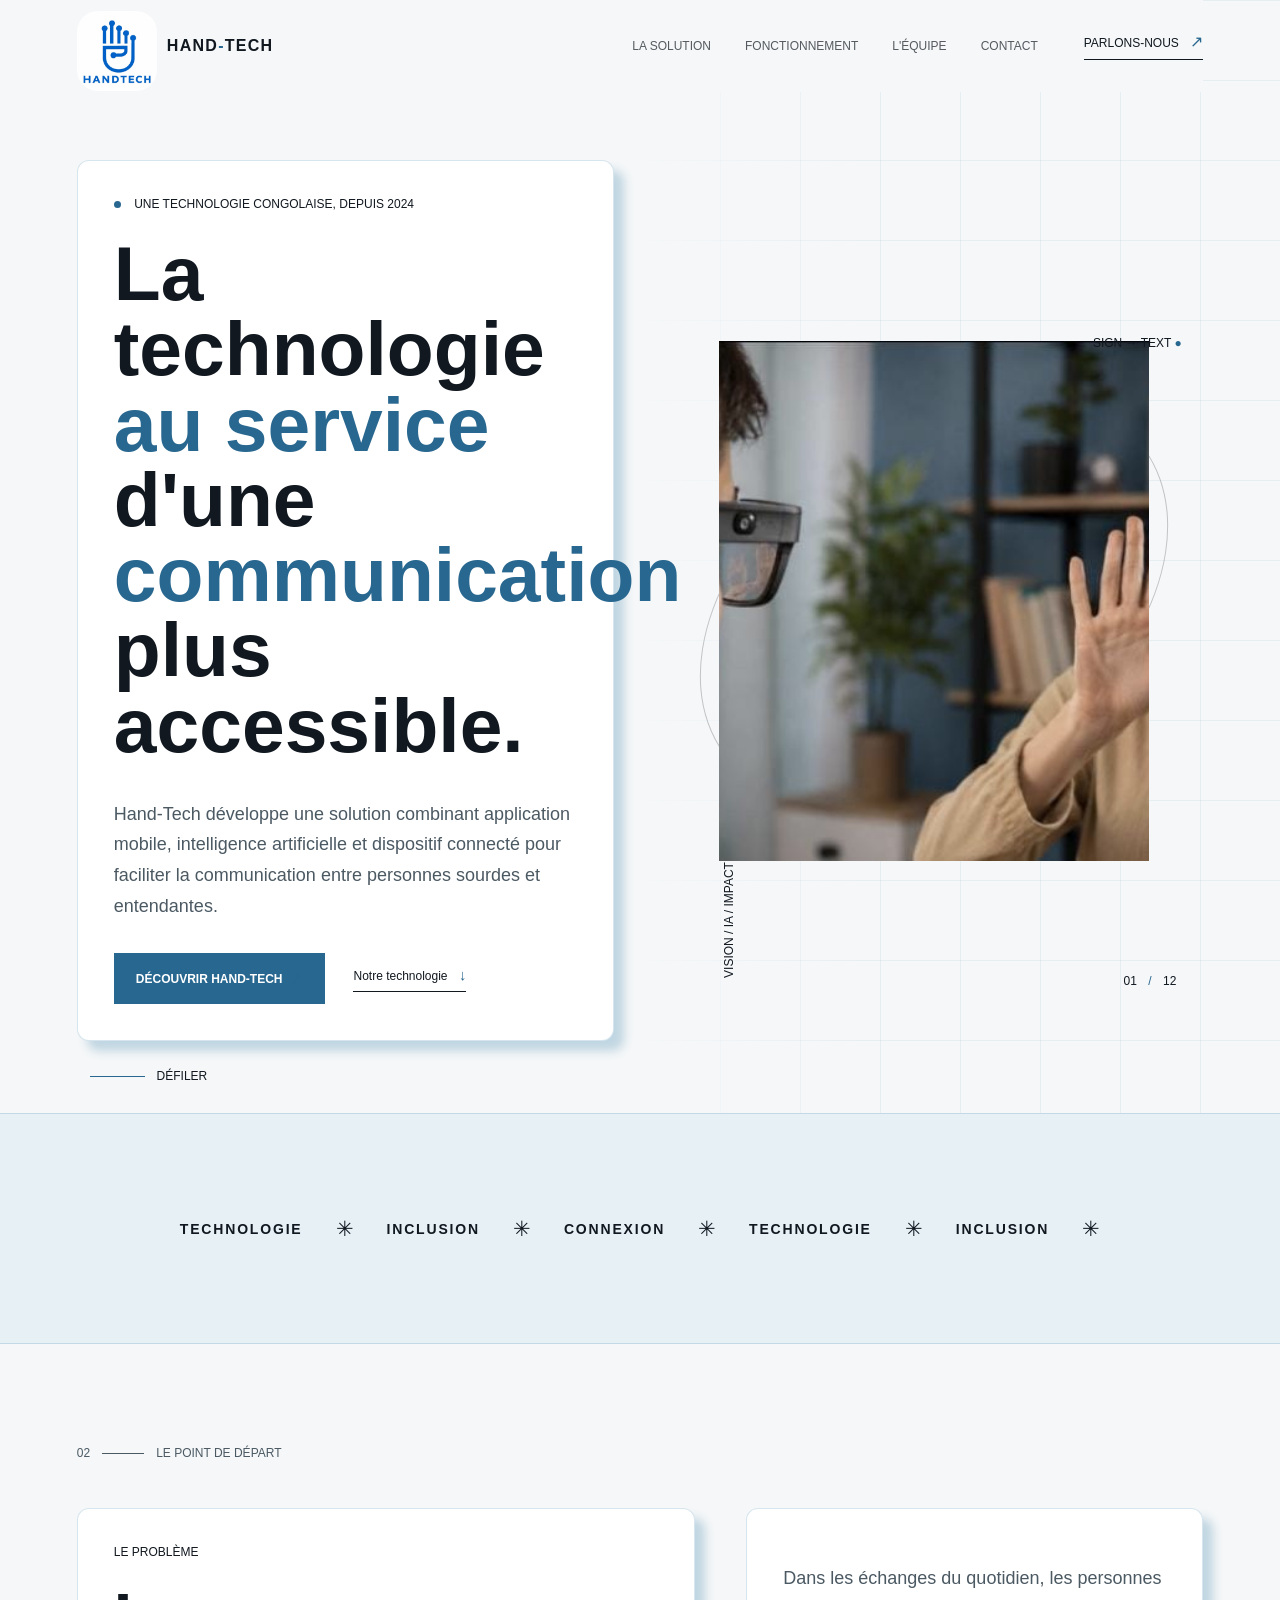
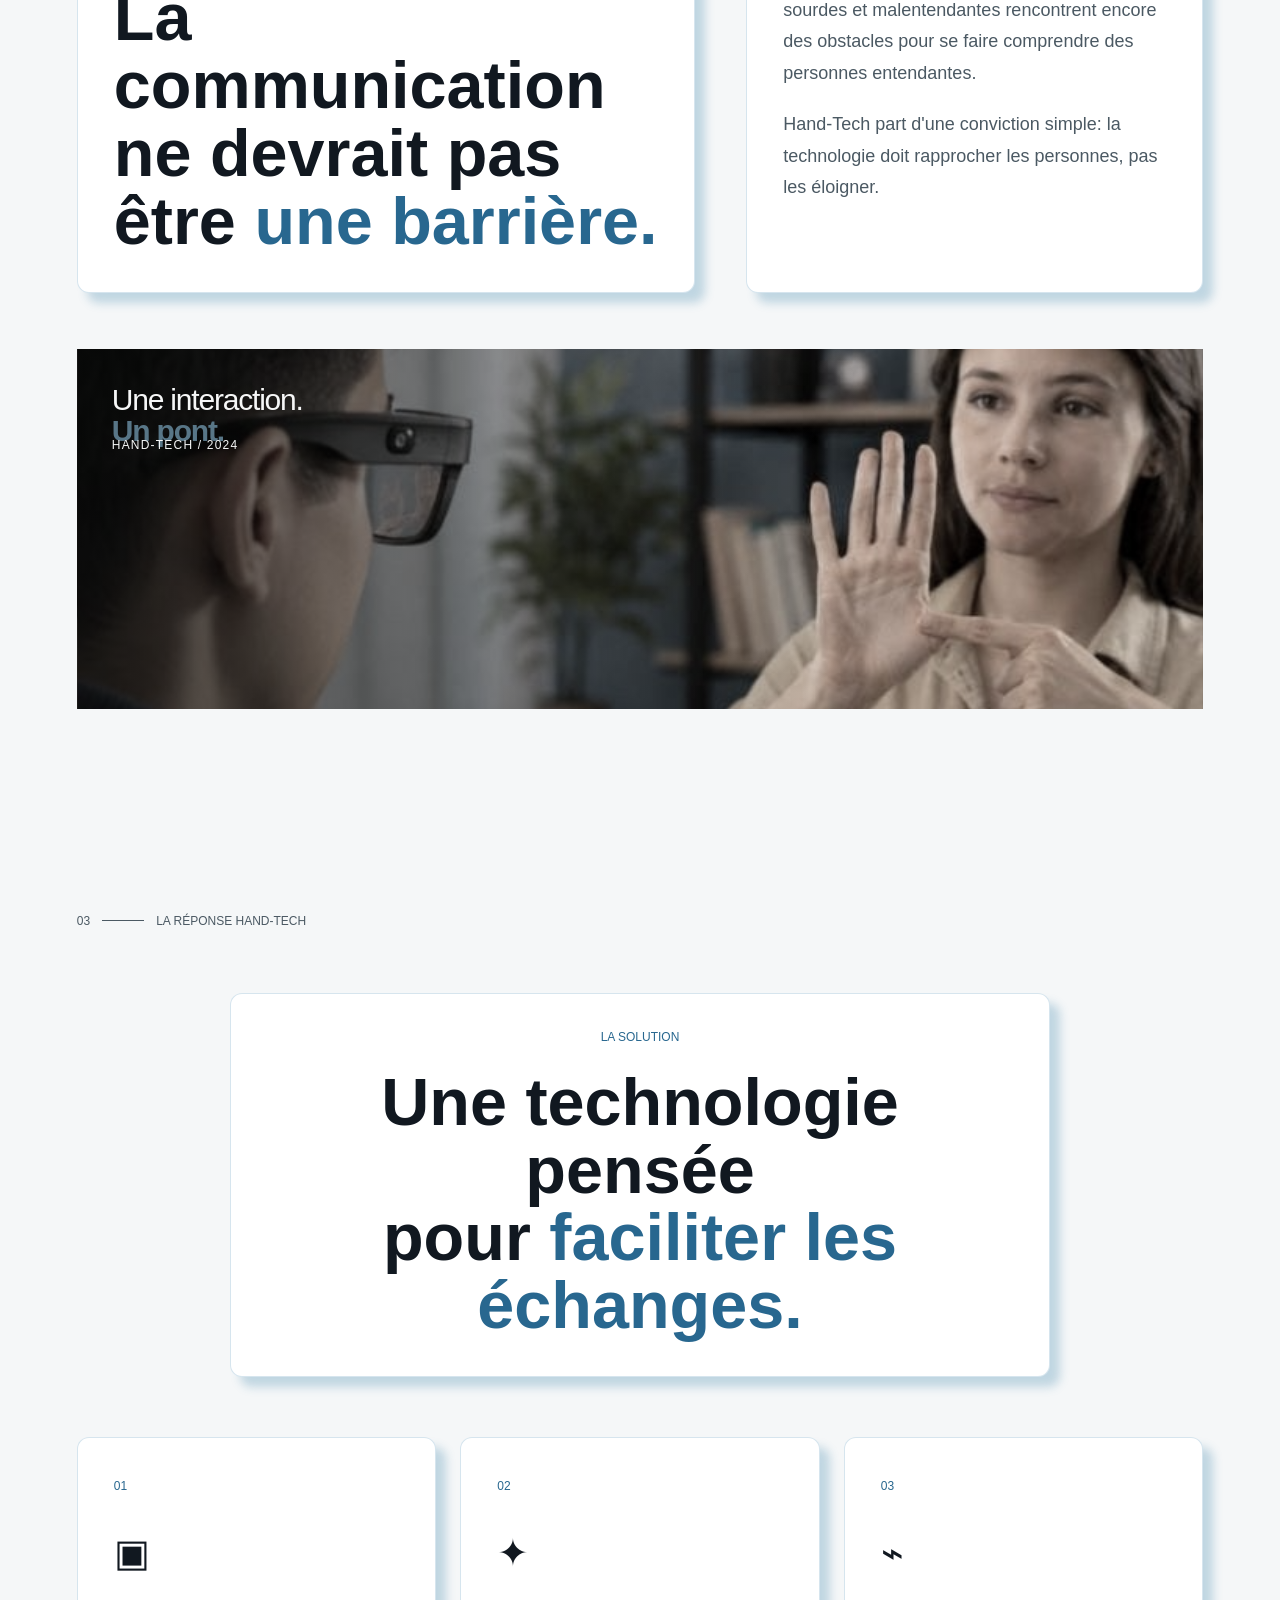
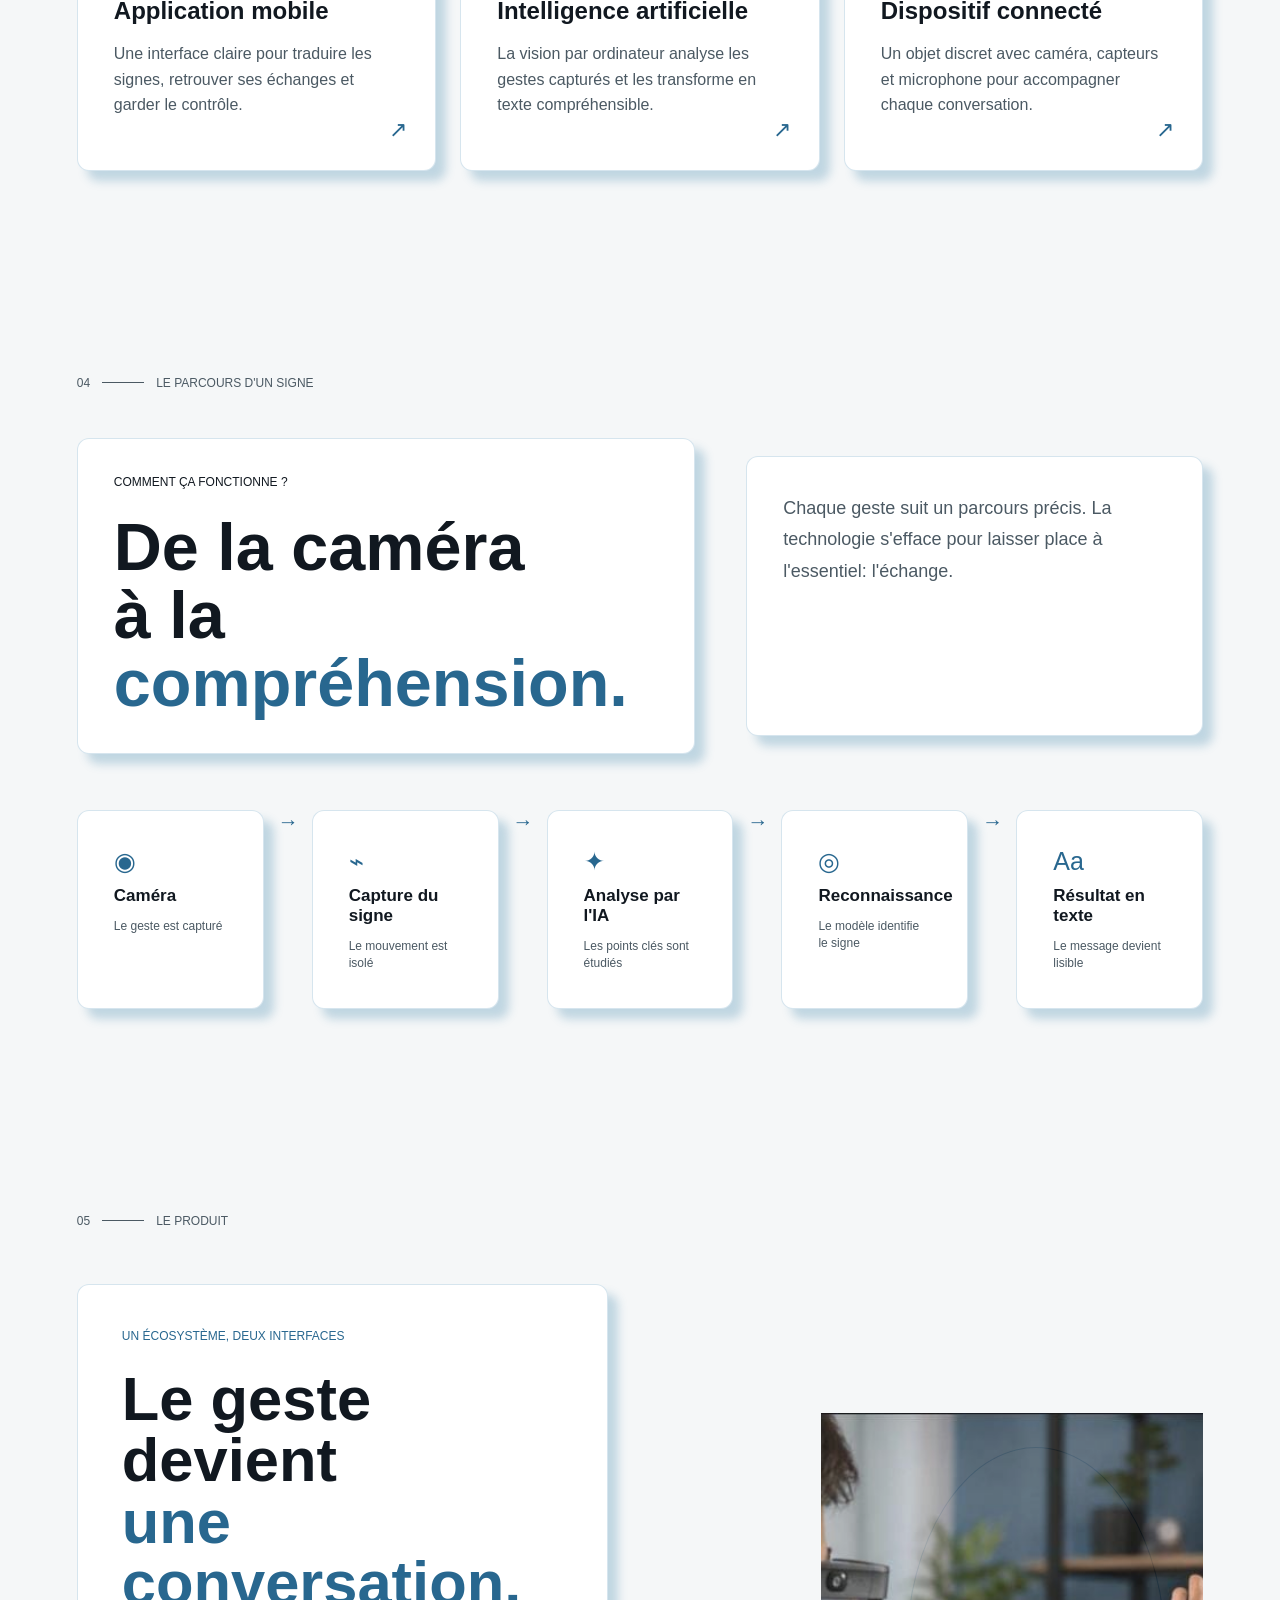
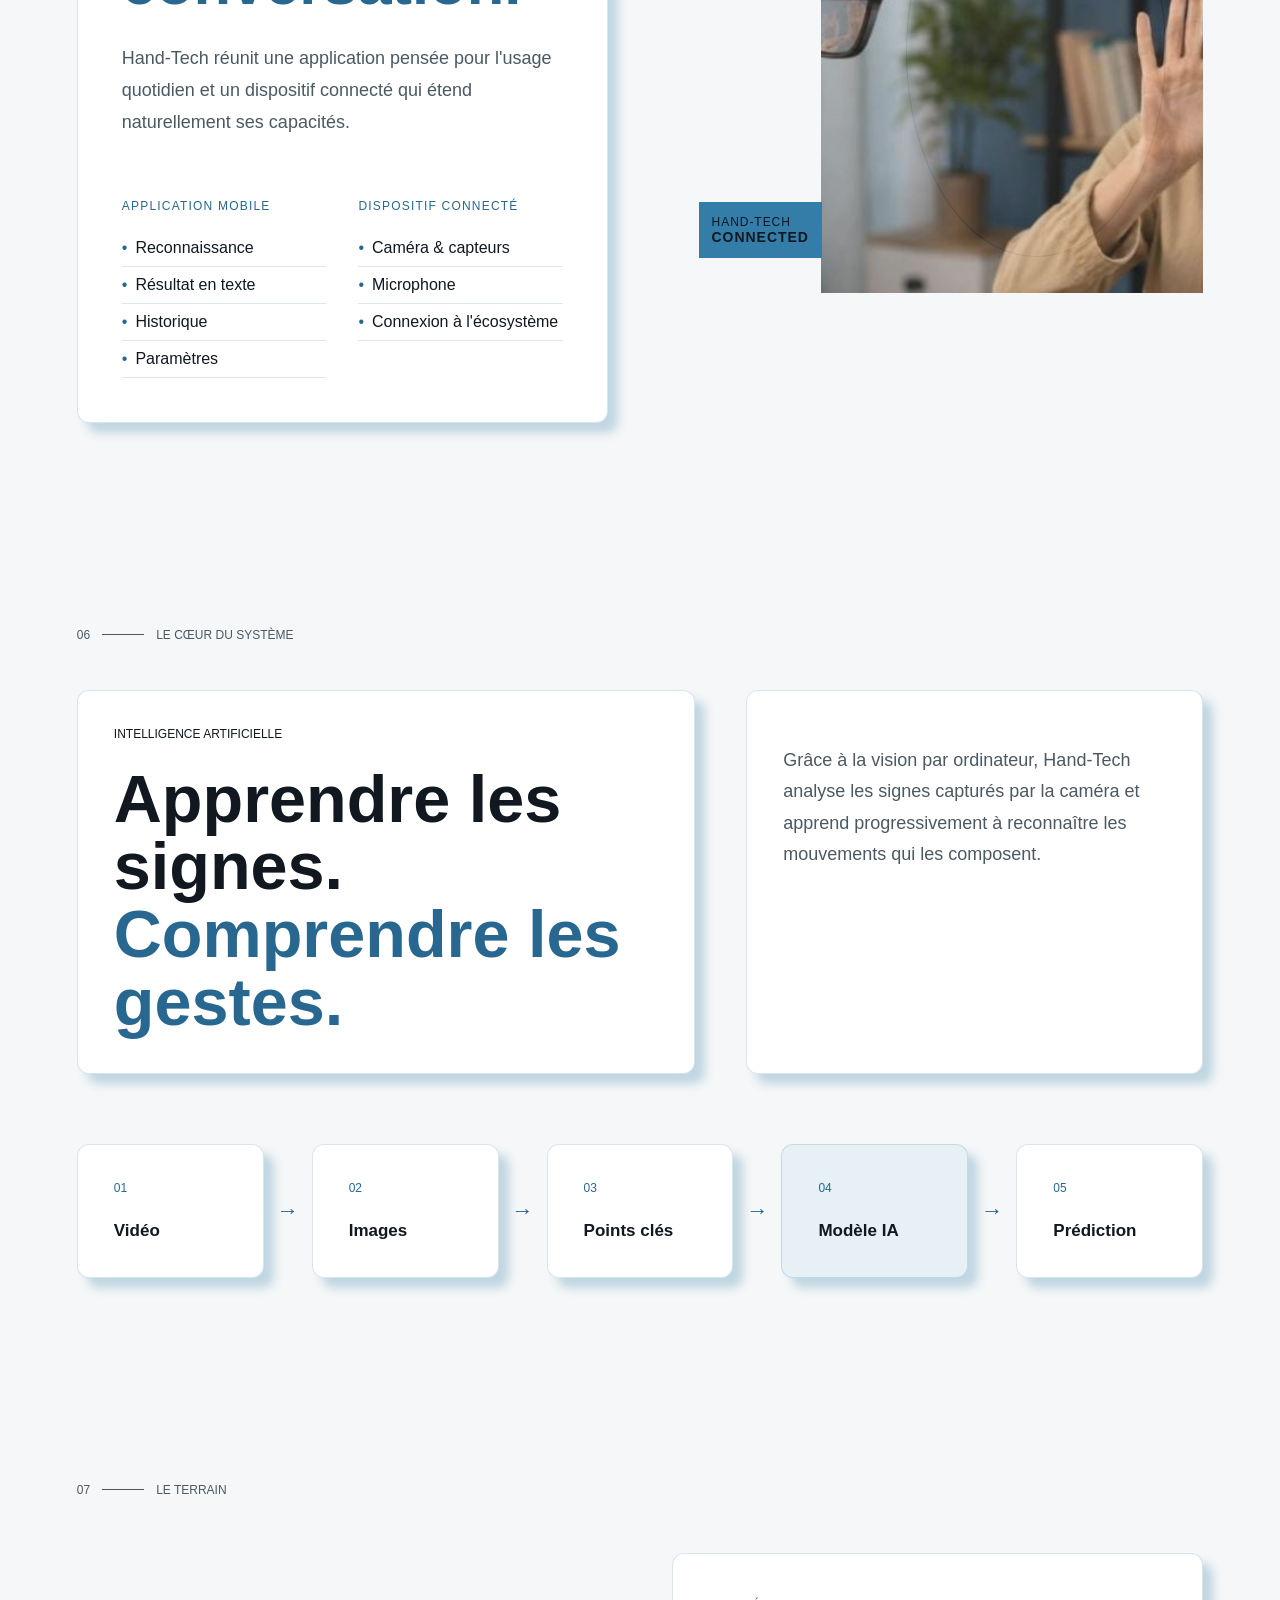
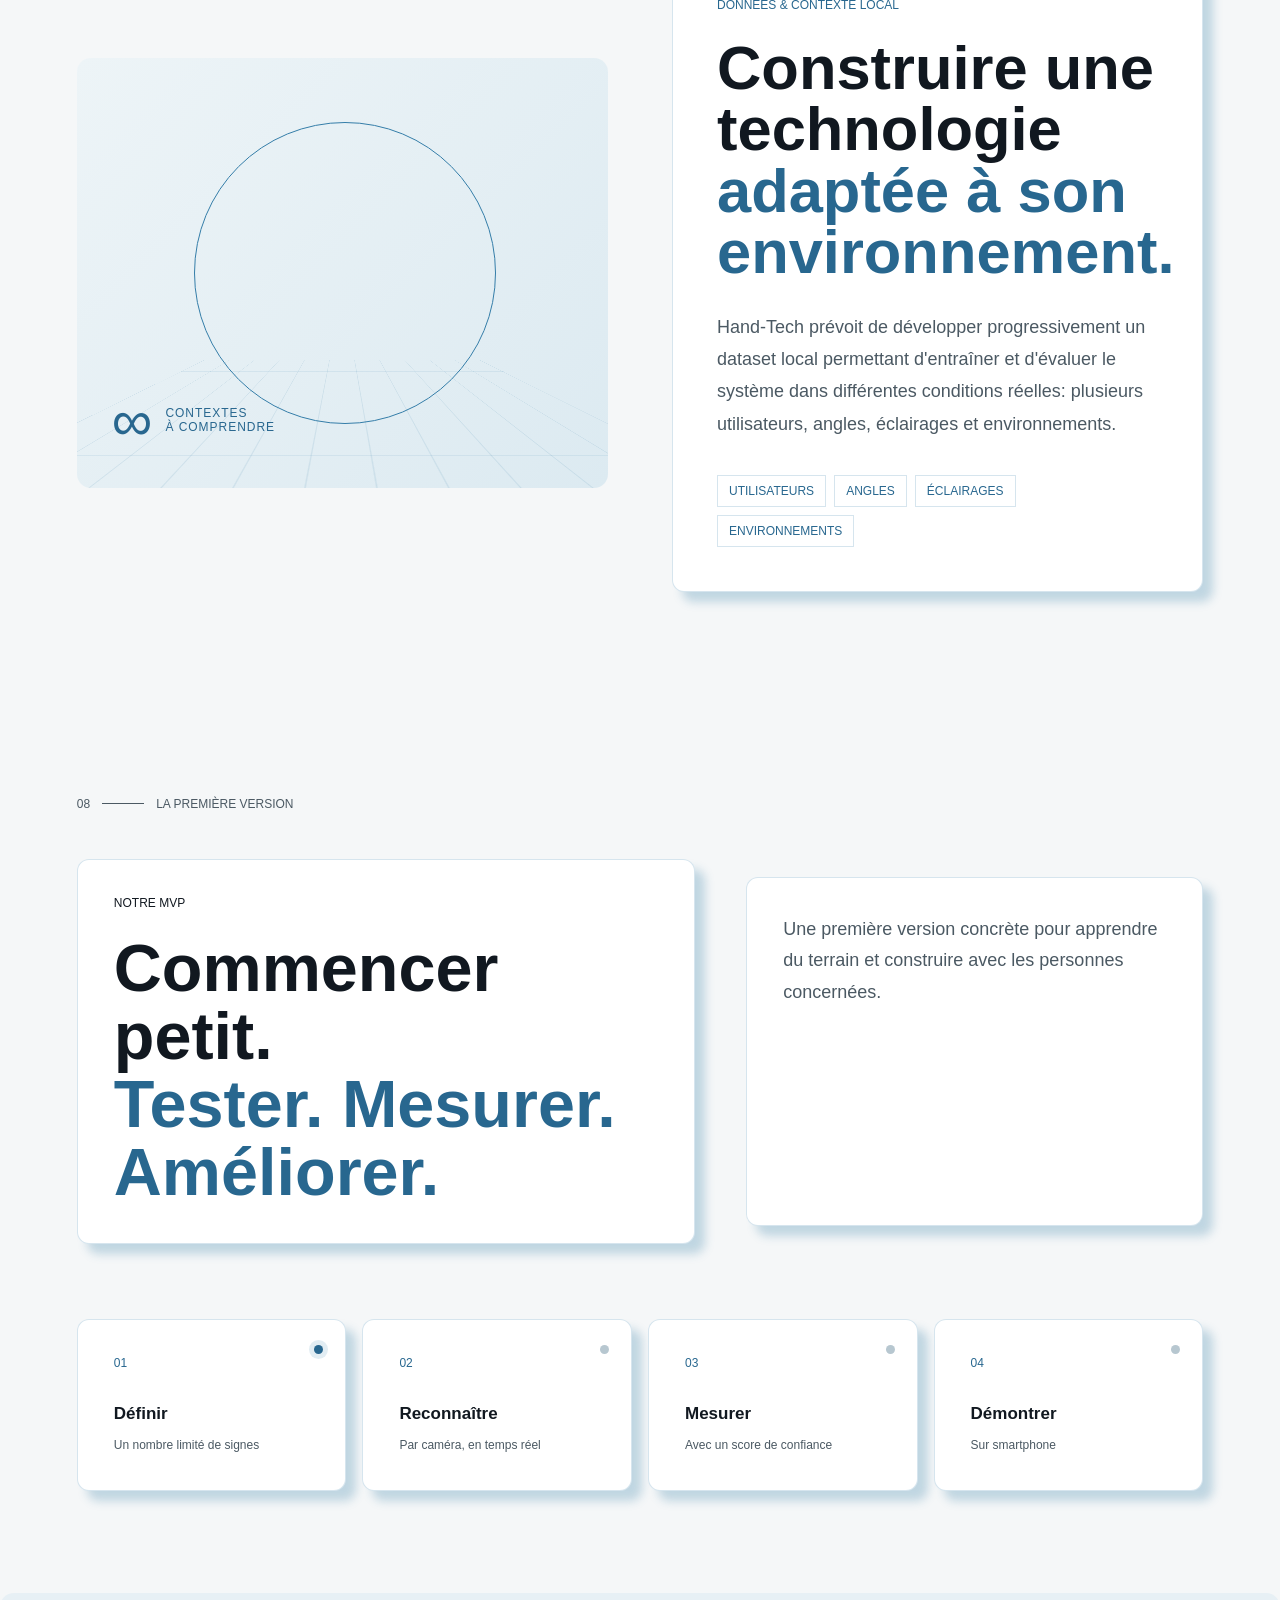
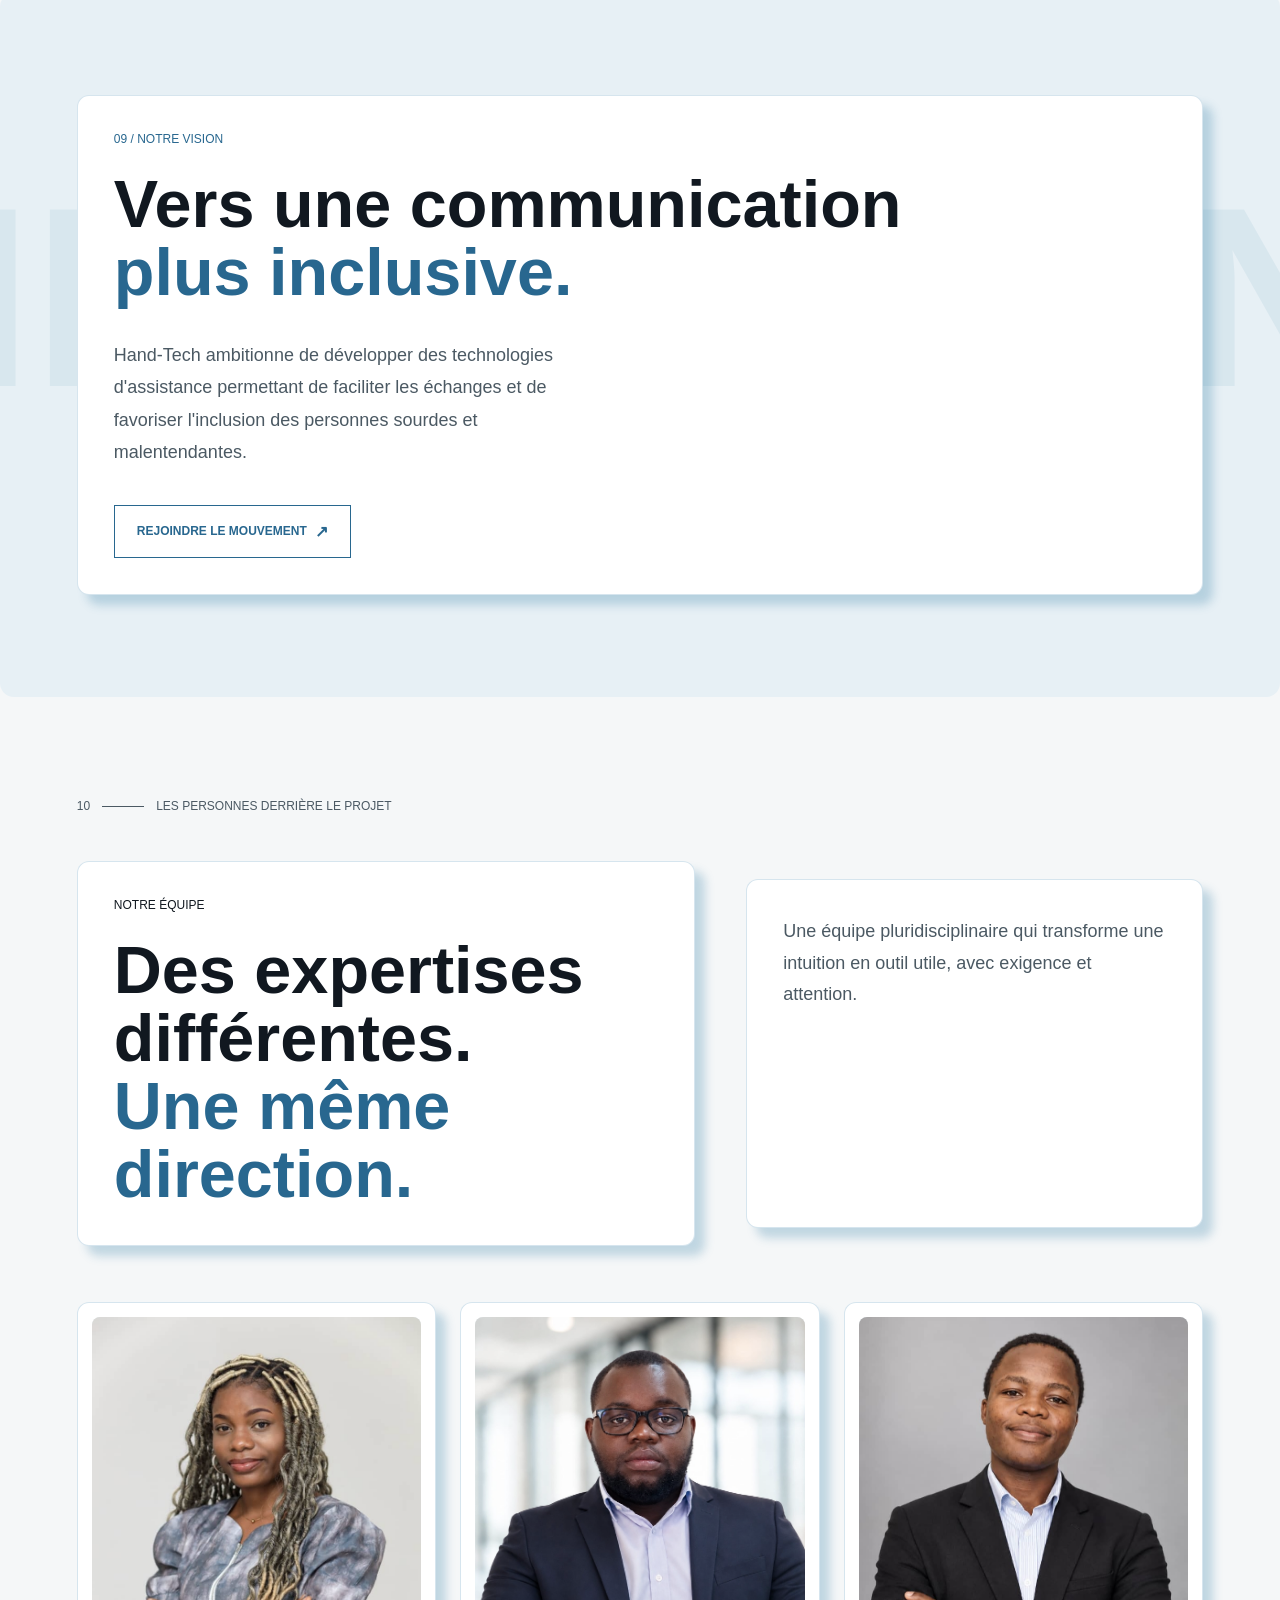
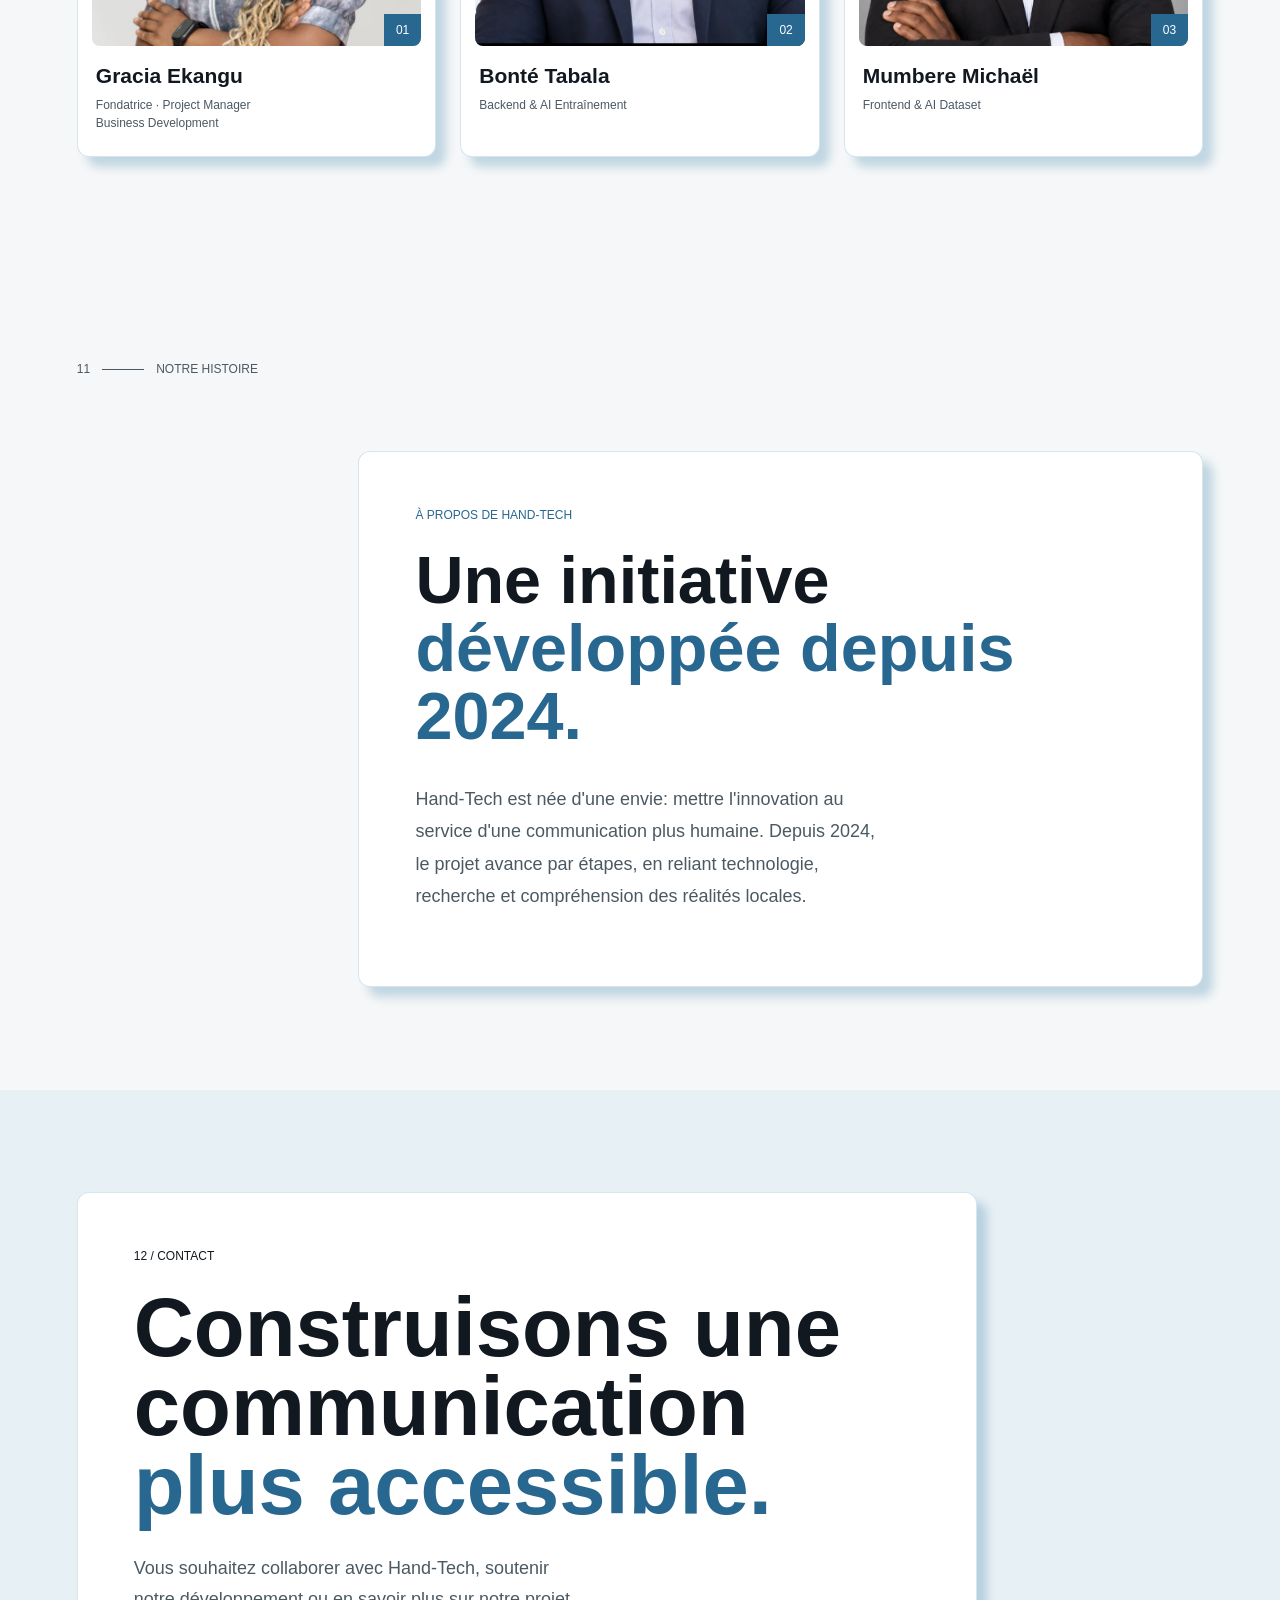
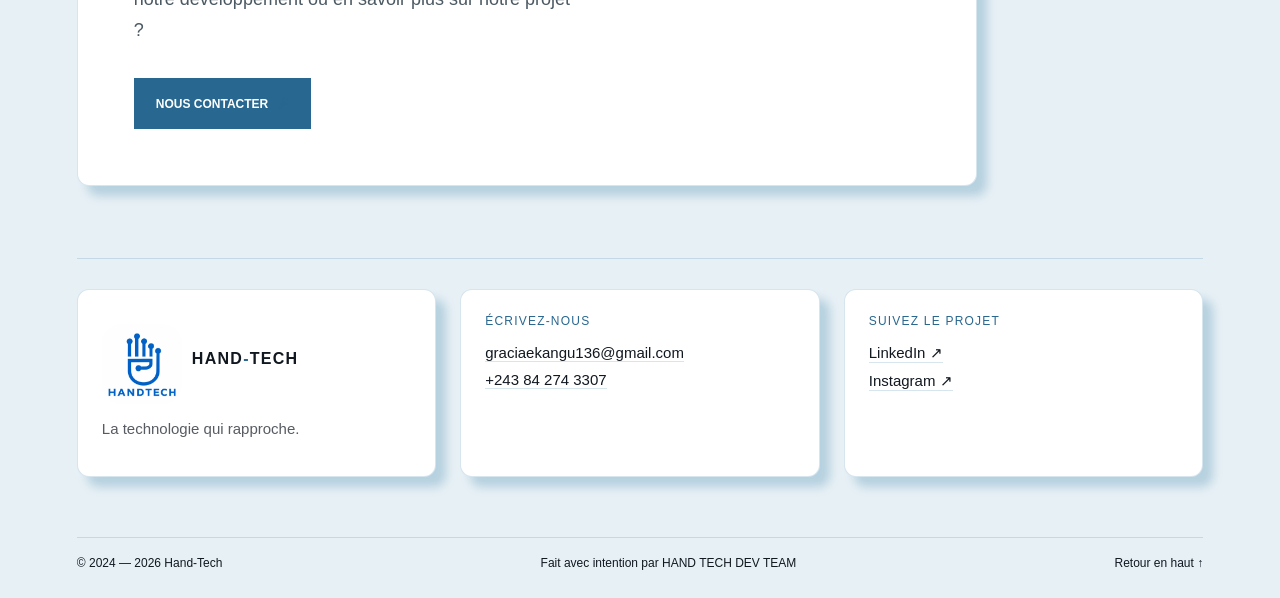
==== commit 7ce8227c: "Le remake de la responsive" ====
--- a/index.html
+++ b/index.html
@@ -34,7 +34,7 @@
             <div class="hero-grid" aria-hidden="true"></div>
             <div class="hero-copy reveal">
                 <p class="eyebrow"><span class="pulse-dot"></span> Une technologie congolaise, depuis 2024</p>
-                <h1>La technologie<br /><em>au service</em> d'une<br /> <em style="color: var(--aqua-dark); font-size: 67px;">communication</em> plus accessible.</h1>
+                <h1>La technologie<br /><em>au service</em> d'une<br /> <em class="hero-keyword">communication</em> plus accessible.</h1>
                 <p class="hero-text">Hand-Tech développe une solution combinant application mobile, intelligence artificielle et dispositif connecté pour faciliter la communication entre personnes sourdes et entendantes.</p>
                 <div class="hero-actions">
                     <a class="button button-primary" href="#solution">Découvrir Hand-Tech <span>↗</span></a>
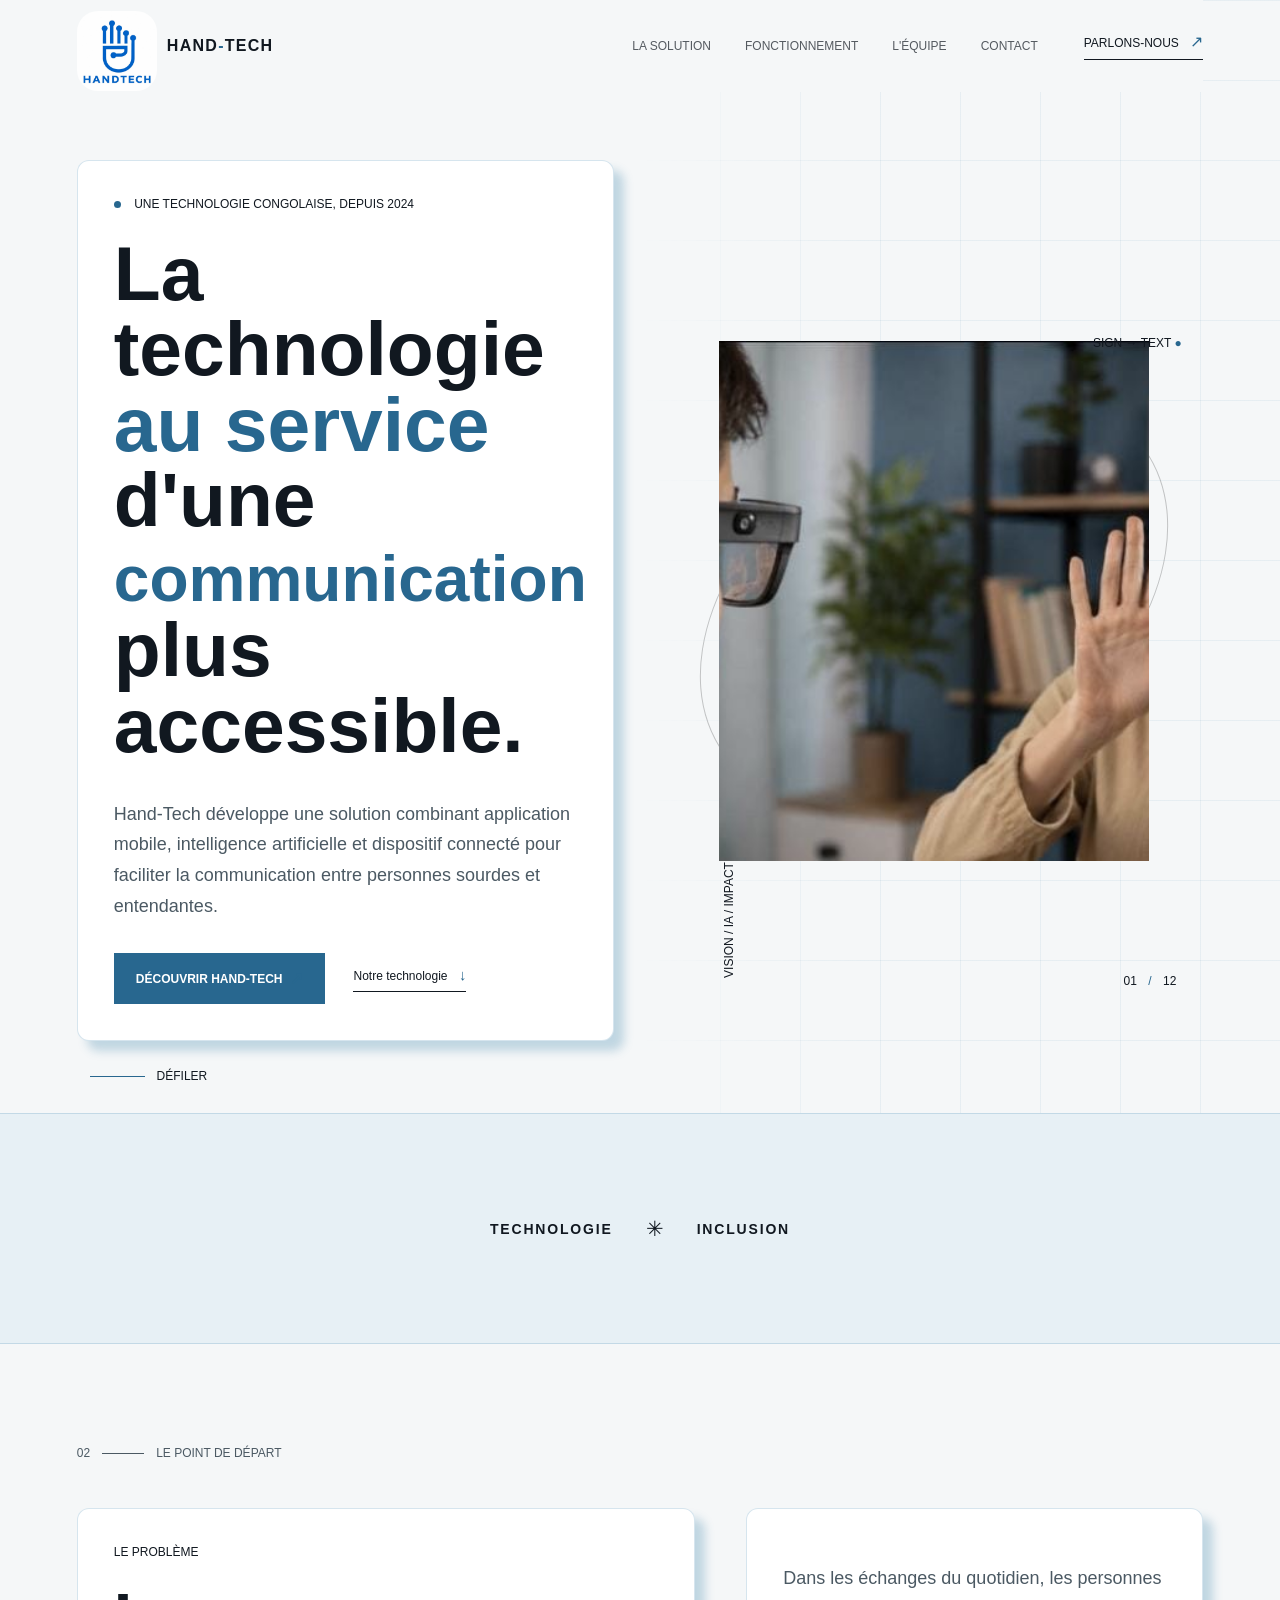
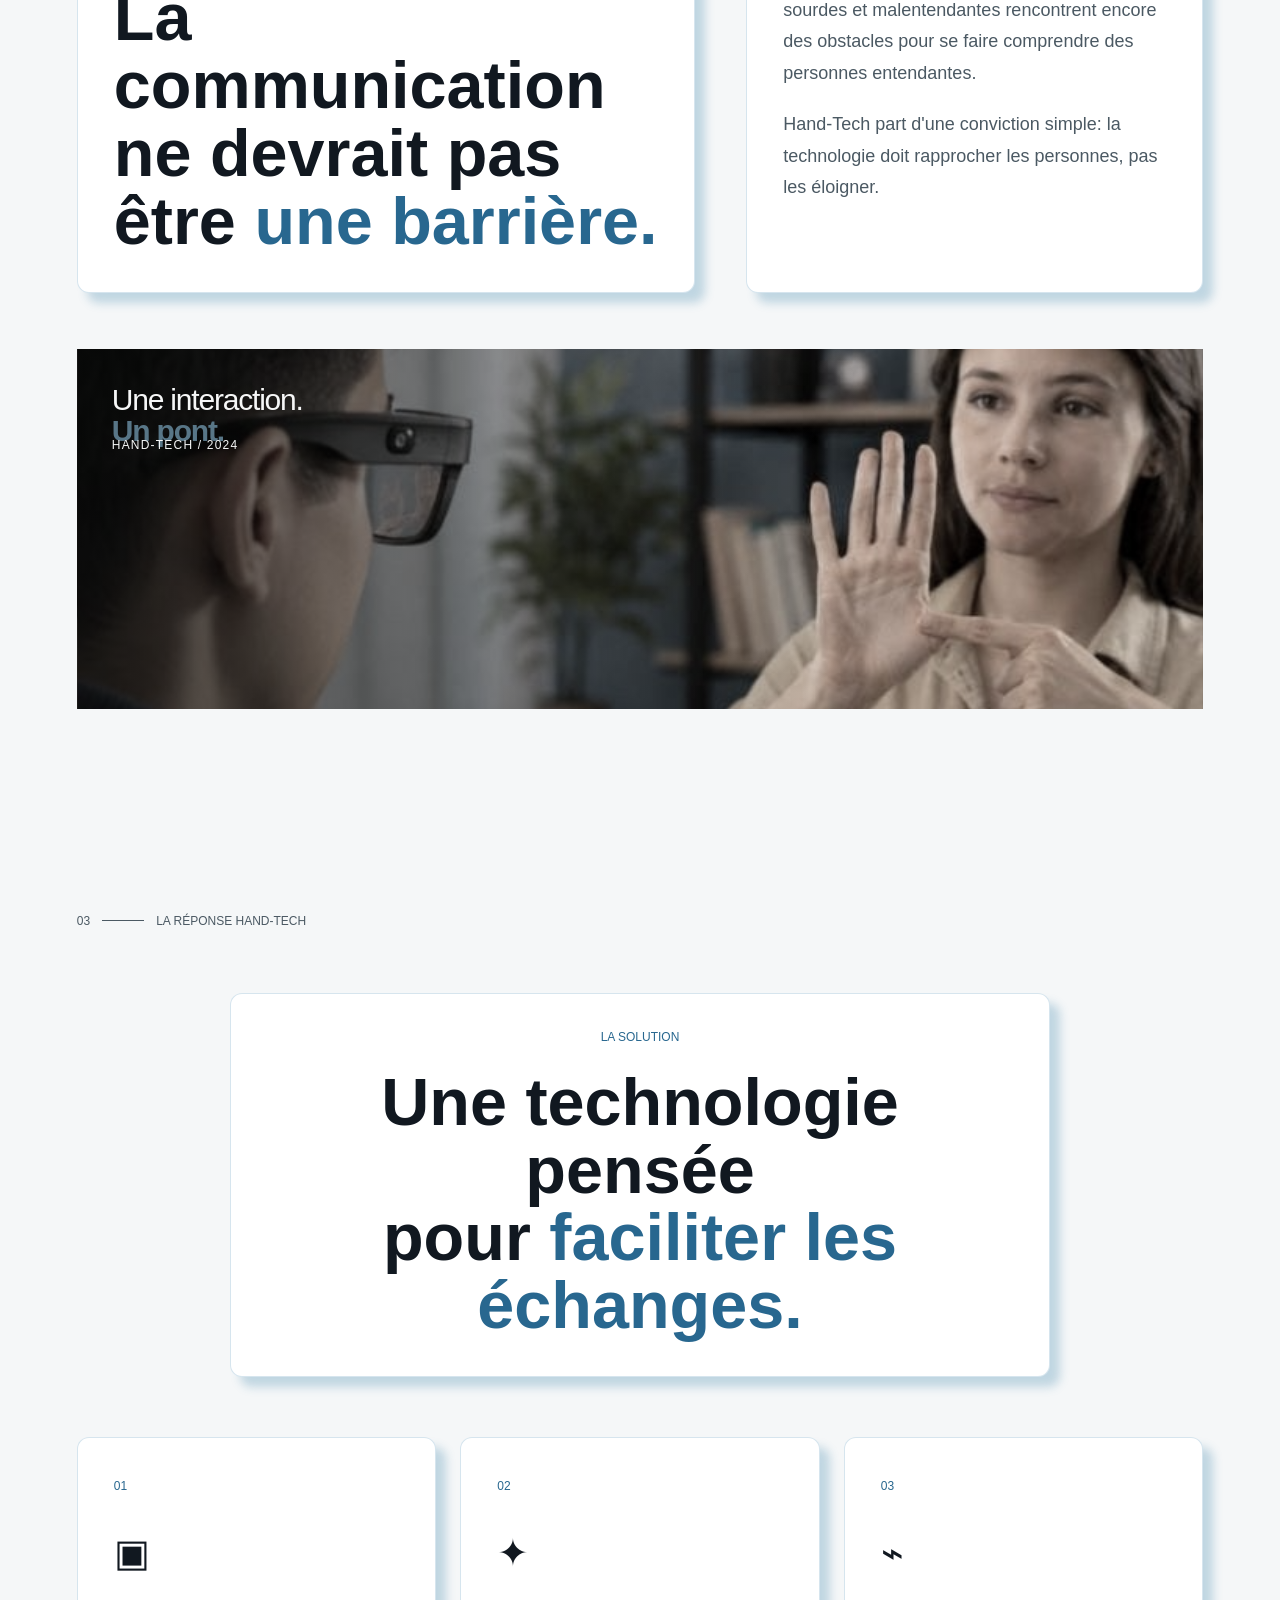
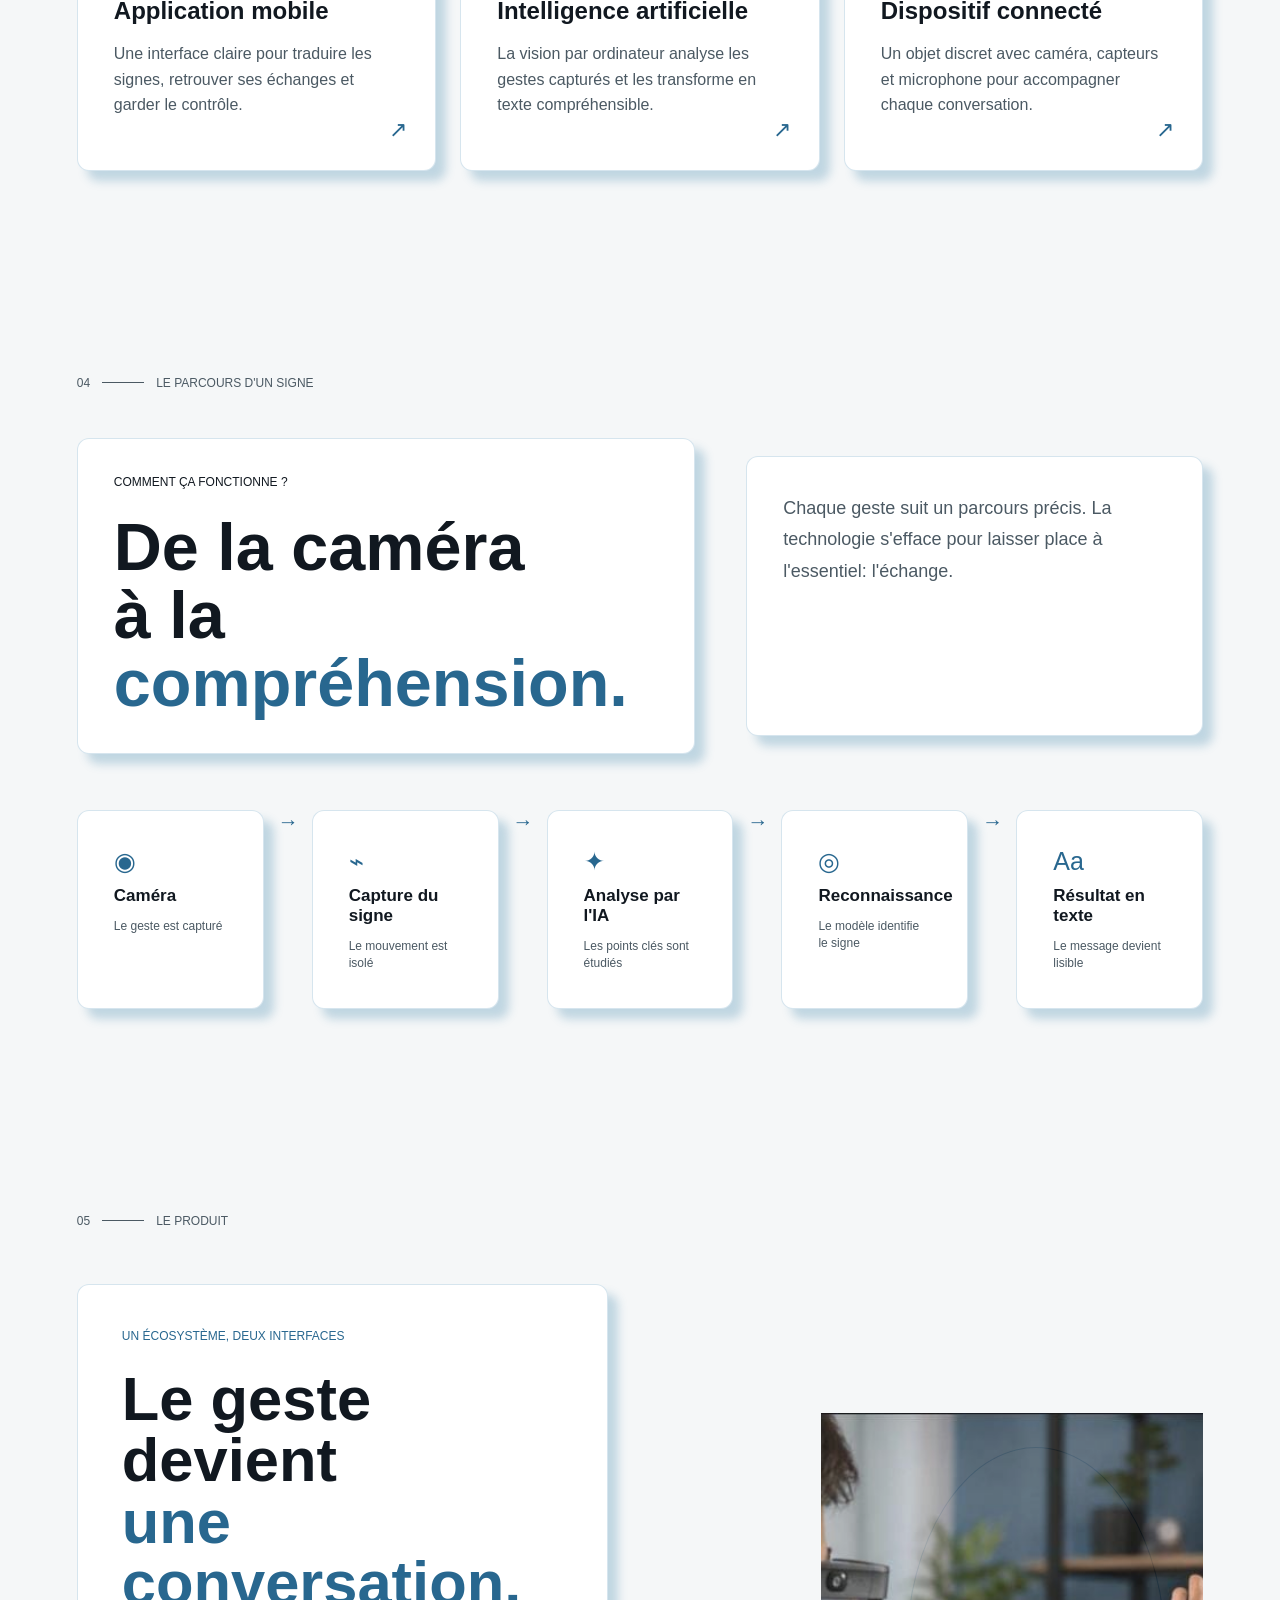
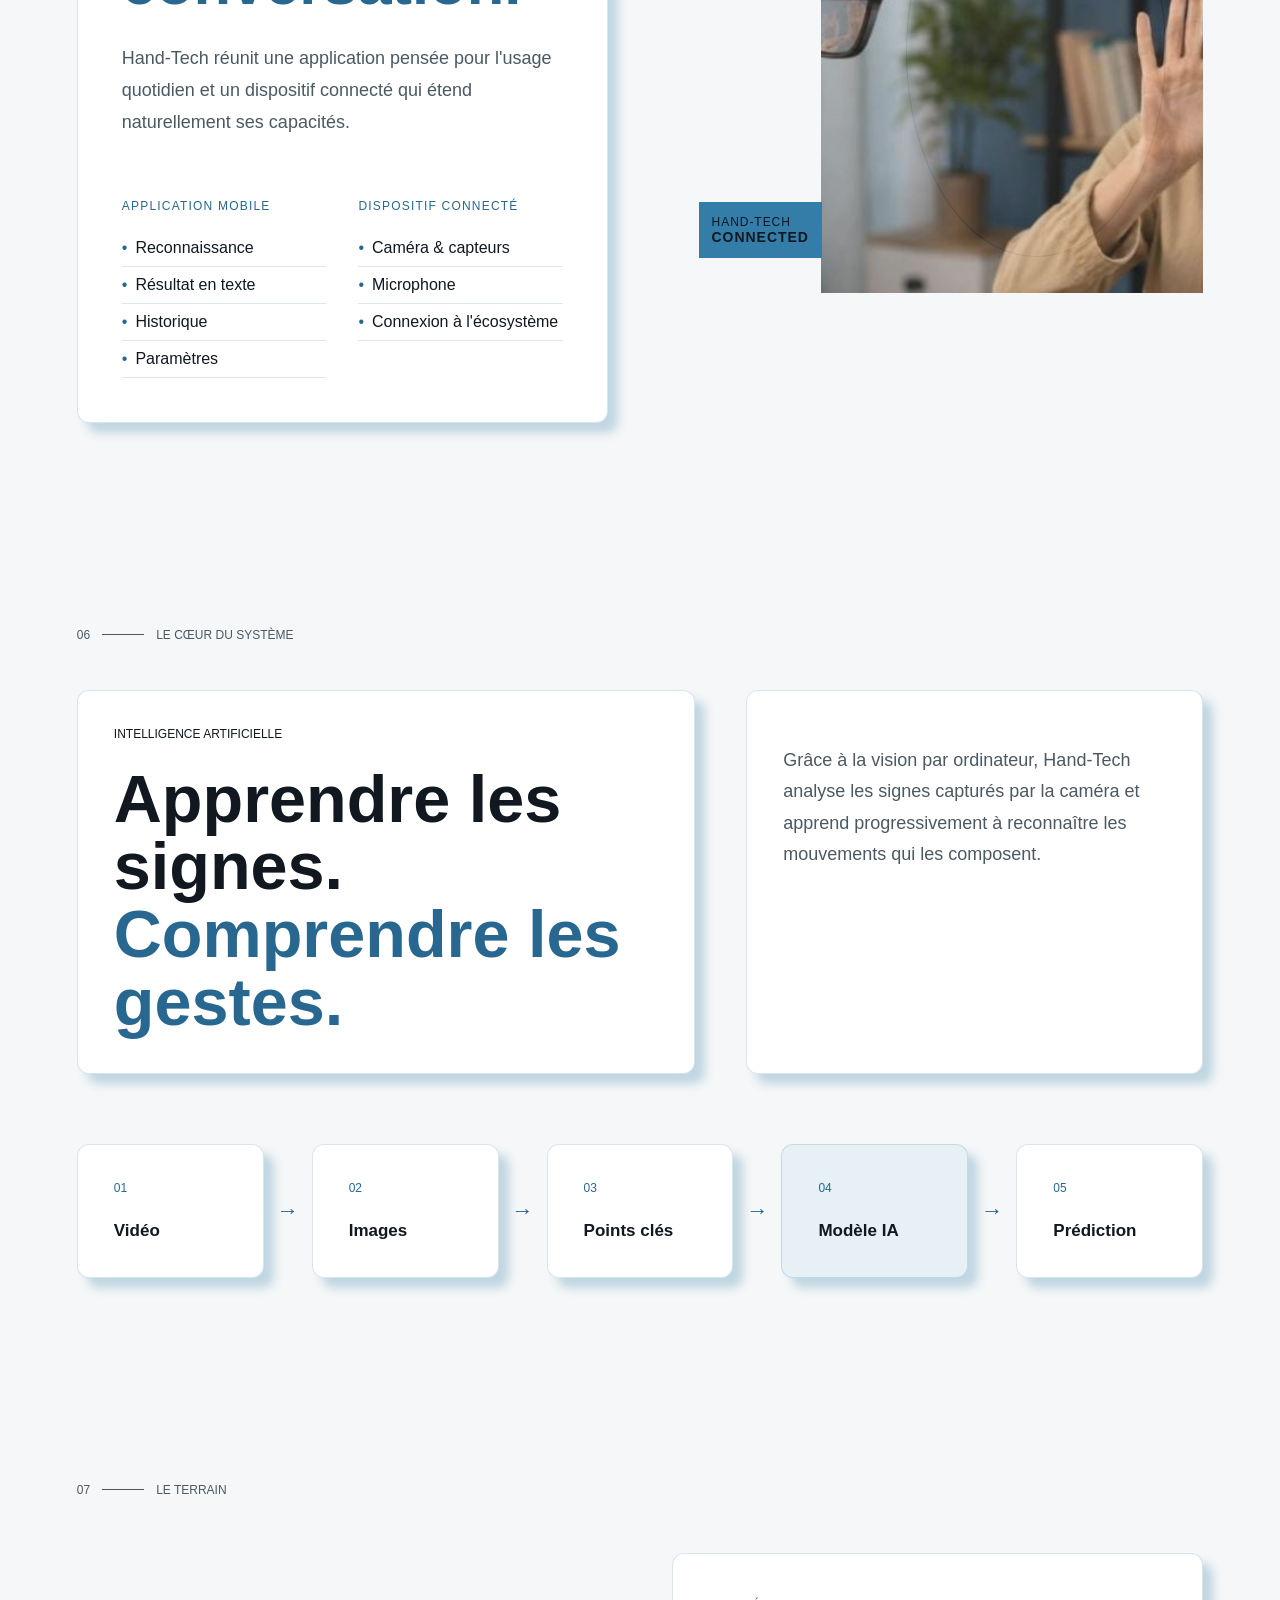
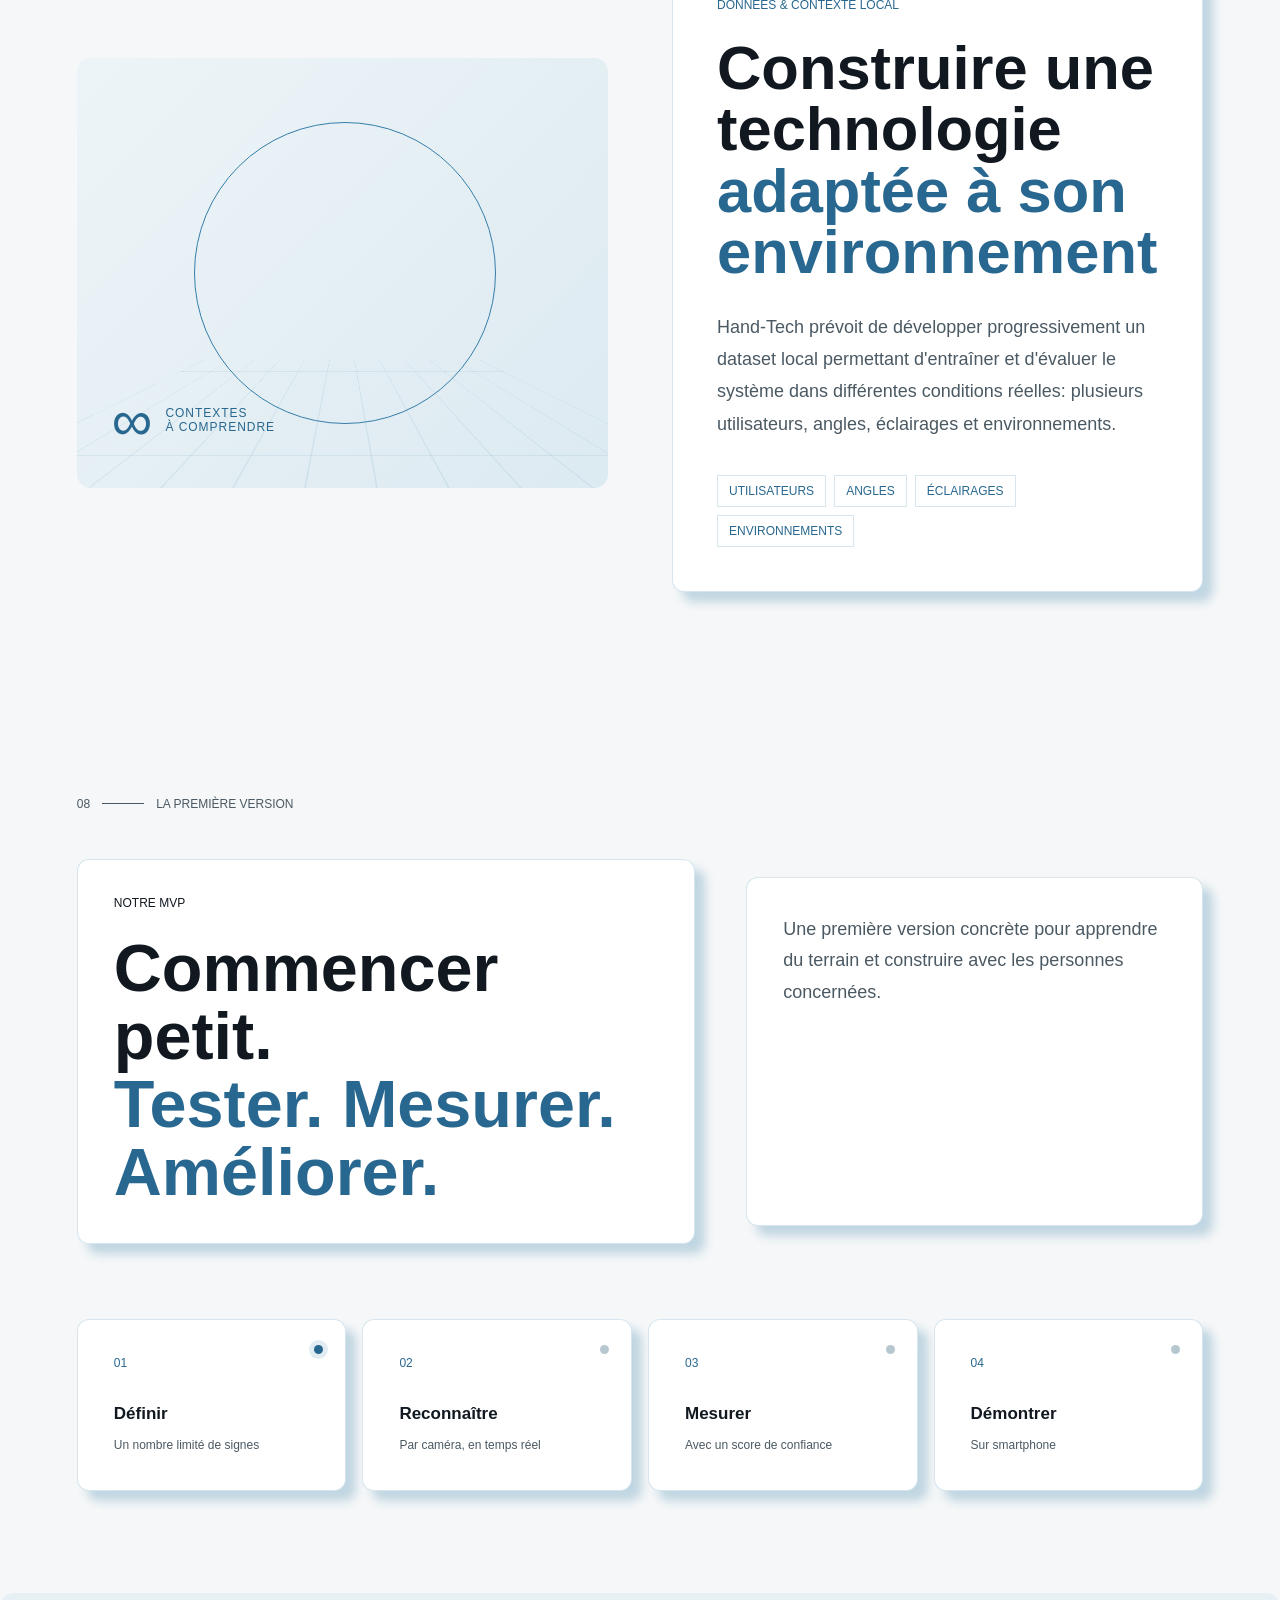
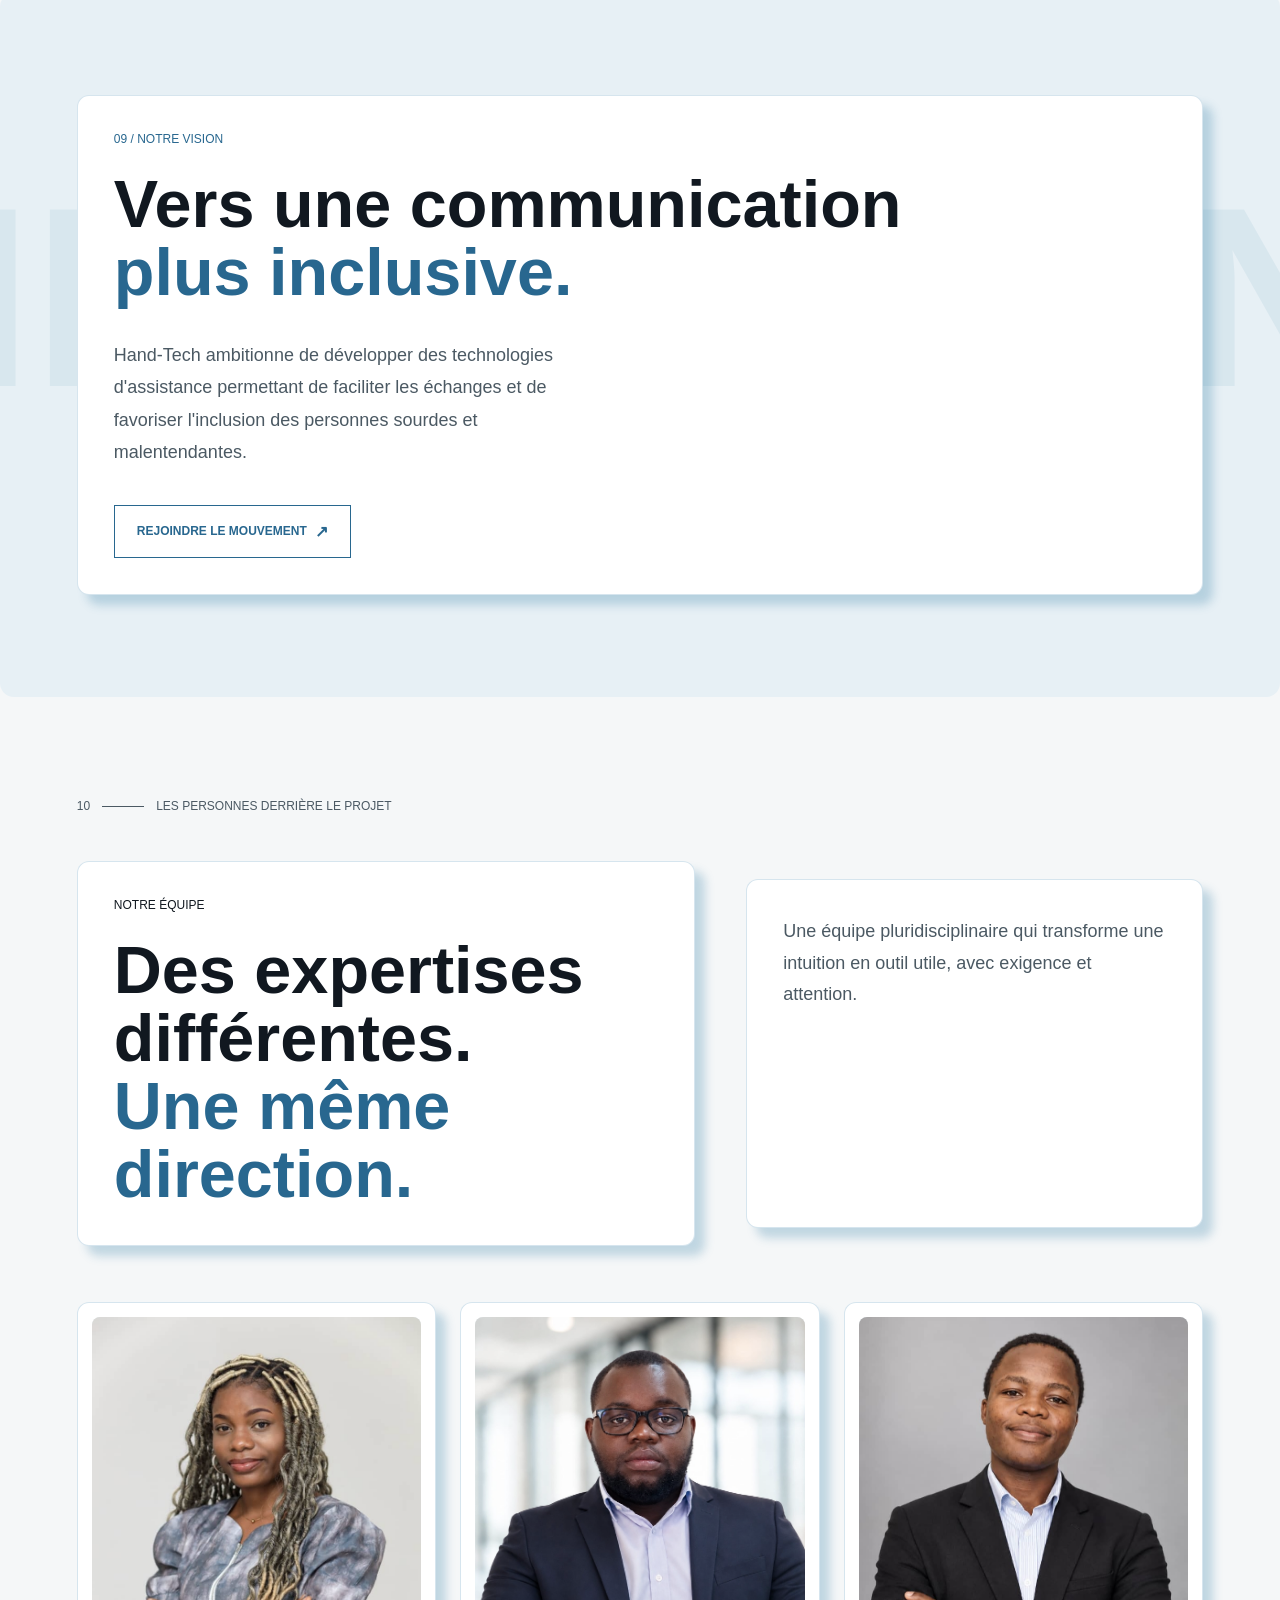
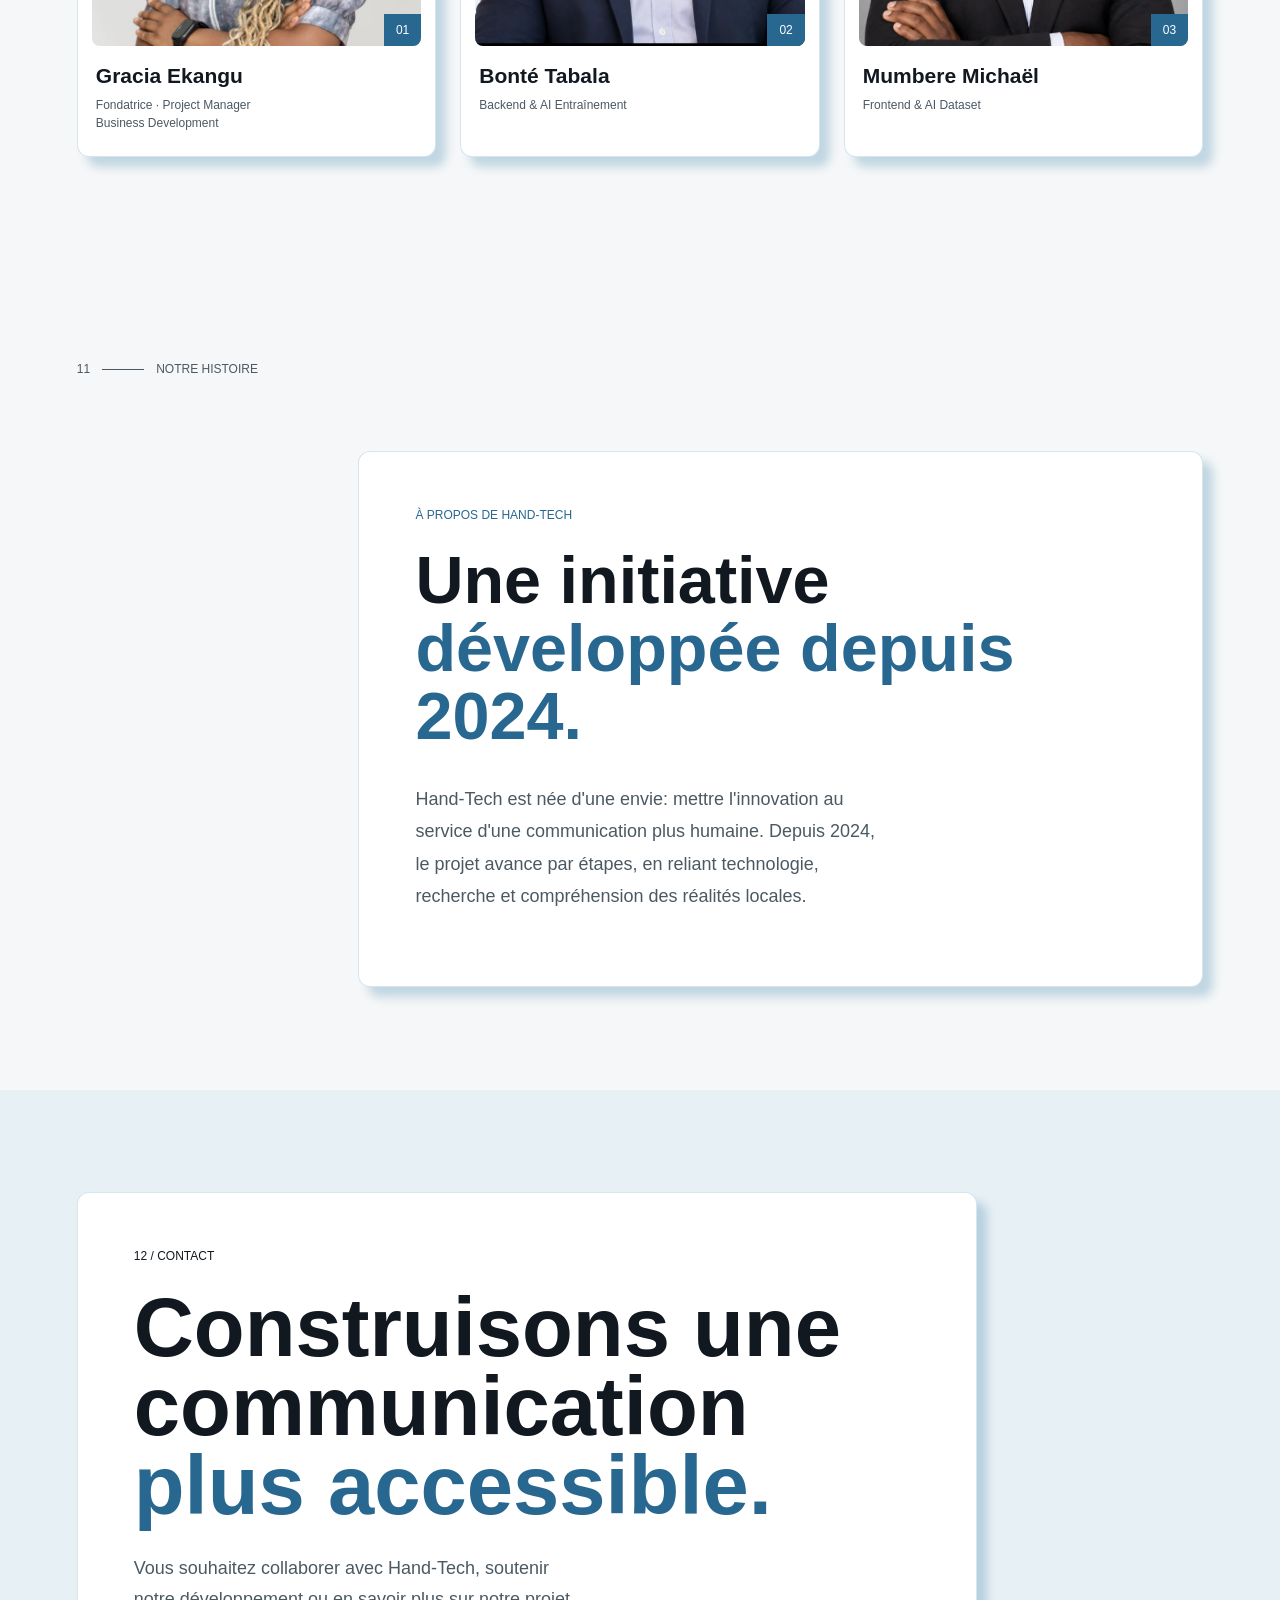
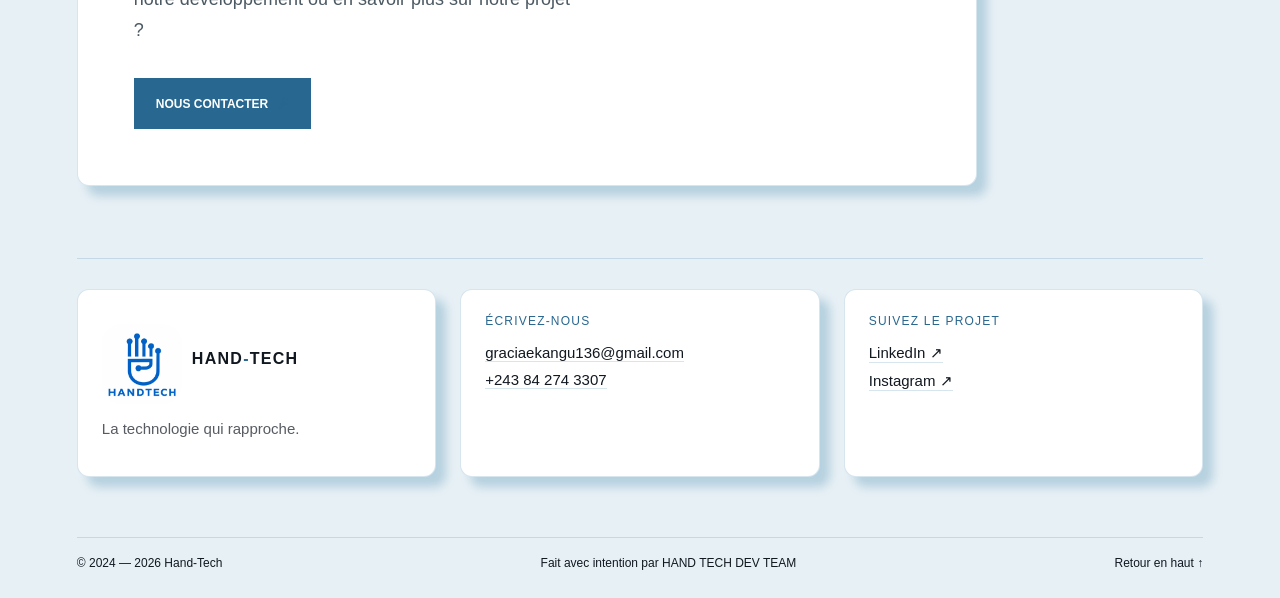
==== commit 1ab9bc23: "Petite adaptation du contenu au profit du responsive" ====
--- a/index.html
+++ b/index.html
@@ -52,7 +52,7 @@
         </section>
 
         <section class="marquee-band" aria-label="Mission Hand-Tech">
-            <div class="marquee-track"><span>TECHNOLOGIE</span><b>✳</b><span>INCLUSION</span><b>✳</b><span>CONNEXION</span><b>✳</b><span>TECHNOLOGIE</span><b>✳</b><span>INCLUSION</span><b>✳</b></div>
+            <div class="marquee-track"><span>TECHNOLOGIE</span><b>✳</b><span>INCLUSION</span></div>
         </section>
 
         <section class="split-section problem-section" id="probleme">
@@ -92,7 +92,7 @@
         </section>
 
         <section class="context-section dark-section">
-            <div class="section-label light reveal"><span>07</span><i></i><span>Le terrain</span></div><div class="context-layout"><div class="context-art reveal"><div class="context-stat"><strong>∞</strong><span>contextes<br />à comprendre</span></div><div class="context-grid-lines"></div></div><div class="context-copy reveal"><p class="eyebrow">Données & contexte local</p><h2>Construire une technologie <em>adaptée à son environnement.</em></h2><p>Hand-Tech prévoit de développer progressivement un dataset local permettant d'entraîner et d'évaluer le système dans différentes conditions réelles: plusieurs utilisateurs, angles, éclairages et environnements.</p><div class="mini-tags"><span>UTILISATEURS</span><span>ANGLES</span><span>ÉCLAIRAGES</span><span>ENVIRONNEMENTS</span></div></div></div>
+            <div class="section-label light reveal"><span>07</span><i></i><span>Le terrain</span></div><div class="context-layout"><div class="context-art reveal"><div class="context-stat"><strong>∞</strong><span>contextes<br />à comprendre</span></div><div class="context-grid-lines"></div></div><div class="context-copy reveal"><p class="eyebrow">Données & contexte local</p><h2>Construire une technologie <em>adaptée à son environnement</em></h2><p>Hand-Tech prévoit de développer progressivement un dataset local permettant d'entraîner et d'évaluer le système dans différentes conditions réelles: plusieurs utilisateurs, angles, éclairages et environnements.</p><div class="mini-tags"><span>UTILISATEURS</span><span>ANGLES</span><span>ÉCLAIRAGES</span><span>ENVIRONNEMENTS</span></div></div></div>
         </section>
 
         <section class="mvp-section"><div class="section-label reveal"><span>08</span><i></i><span>La première version</span></div><div class="split-content"><div class="section-heading reveal"><p class="eyebrow">Notre MVP</p><h2>Commencer petit.<br /><em>Tester. Mesurer. Améliorer.</em></h2></div><p class="section-note reveal">Une première version concrète pour apprendre du terrain et construire avec les personnes concernées.</p></div><div class="timeline reveal"><div class="timeline-step active"><span>01</span><strong>Définir</strong><small>Un nombre limité de signes</small></div><div class="timeline-step"><span>02</span><strong>Reconnaître</strong><small>Par caméra, en temps réel</small></div><div class="timeline-step"><span>03</span><strong>Mesurer</strong><small>Avec un score de confiance</small></div><div class="timeline-step"><span>04</span><strong>Démontrer</strong><small>Sur smartphone</small></div></div></section>
--- a/styles.css
+++ b/styles.css
@@ -149,7 +149,7 @@
 section:not(.hero) { padding: clamp(72px, 8vw, 104px) max(6vw, calc((100vw - 1240px) / 2)); }
 .site-header { left: max(6vw, calc((100vw - 1240px) / 2)); padding: 0; right: max(6vw, calc((100vw - 1240px) / 2)); }
 .hero { gap: clamp(28px, 4vw, 56px); grid-template-columns: minmax(0, 1fr) minmax(0, 1fr); padding: 160px max(6vw, calc((100vw - 1240px) / 2)) 72px; }
-.hero-copy { max-width: 190%; }
+.hero-copy { max-width: none; }
 .hero-art img, .product-visual img, .visual-ring { transform: none; }
 .marquee-band { transform: none; }
 .split-content, .product-layout, .context-layout, .feature-grid, .process-line, .ai-diagram, .timeline, .team-grid, .wide-image, .contact-footer, .copyright, .section-label {
@@ -208,4 +208,82 @@
 	.contact-top { width: 100%; }
 	.contact-footer { margin-top: 52px; }
 	.copyright { align-items: flex-start; flex-direction: column; }
-}+}
+
+.hero-keyword { color: var(--aqua-dark); font-size: clamp(30px, 5vw, 67px); }
+
+@media (max-width: 800px) {
+	.site-header { align-items: center; height: 72px; }
+	.brand { font-size: 14px; gap: 8px; }
+	.brand img { height: 54px; margin-top: 0; width: 54px; }
+	.menu-toggle { position: relative; z-index: 22; }
+	.main-nav.open { background: #fff; box-shadow: 0 12px 24px rgba(35, 82, 110, .16); display: flex; flex-direction: column; gap: 0; left: 0; margin: 0; padding: 84px 8vw 22px; position: fixed; right: 0; top: 0; z-index: 20; }
+	.main-nav.open a { border-top: 1px solid var(--line); font-size: 16px; padding: 14px 0; }
+	.hero { display: block; min-height: 0; overflow: visible; padding: 116px 6vw 58px; }
+	.hero-copy { margin: 0; max-width: none; padding: clamp(22px, 6vw, 32px); width: 100%; }
+	.hero h1 { font-size: clamp(36px, 9.5vw, 54px); line-height: 1.06; overflow-wrap: anywhere; }
+	.hero-keyword { font-size: clamp(28px, 8.5vw, 44px); }
+	.hero-text { font-size: 17px; margin: 24px 0; }
+	.hero-actions { align-items: flex-start; flex-wrap: wrap; gap: 18px; }
+	.button { font-size: 13px; max-width: 100%; padding: 14px 16px; }
+	.hero-art { margin: 34px 0 0; min-height: 0; padding: 14px 0 28px; }
+	.hero-art img { height: auto; max-height: 390px; object-fit: contain; width: min(78vw, 300px); }
+	.orbit-one { height: min(78vw, 300px); width: min(60vw, 230px); }
+	.orbit-two { height: min(92vw, 350px); width: min(70vw, 270px); }
+	.tag-top { right: 2%; top: 4%; }
+	.tag-bottom { bottom: 2%; left: 0; }
+	.hero-grid { inset: 0; opacity: .45; }
+	.scroll-cue { bottom: 18px; left: 6vw; }
+	.split-content { gap: 18px; margin: 34px 0 38px; }
+	.section-heading, .section-note { width: 100%; }
+	.feature-grid { gap: 18px; }
+	.feature-card { min-height: 0; padding-bottom: 58px; }
+	.process-line { gap: 12px; padding-left: 0; }
+	.process-line > div { border-left: 0; padding: 20px; }
+	.process-line > b { font-size: 24px; transform: rotate(90deg); }
+	.product-layout, .context-layout { margin-top: 34px; }
+	.product-lists { gap: 22px; }
+	.product-visual { min-height: 0; }
+	.product-visual img { height: auto; max-height: 380px; object-fit: contain; width: 100%; }
+	.visual-ring { height: min(75vw, 300px); right: 10%; width: min(55vw, 220px); }
+	.ai-diagram { gap: 10px; margin-top: 34px; }
+	.ai-node { gap: 14px; min-height: 0; }
+	.ai-diagram > i { font-size: 20px; transform: rotate(90deg); }
+	.context-art { height: min(78vw, 340px); }
+	.context-art:after { height: min(60vw, 240px); left: 50%; top: 10%; transform: translateX(-50%); width: min(60vw, 240px); }
+	.timeline-step { min-height: 0; }
+	.timeline-step span { margin-bottom: 20px; }
+	.vision-section { min-height: 0; }
+	.vision-watermark { font-size: clamp(64px, 16vw, 130px); left: 0; top: 18%; }
+	.about-content { margin-top: 36px; }
+	.contact-top { max-width: none; }
+	.contact-footer { gap: 14px; }
+	.contact-footer > div { min-width: 0; overflow-wrap: anywhere; }
+	.copyright { align-items: flex-start; flex-direction: column; }
+}
+
+@media (max-width: 520px) {
+	section:not(.hero) { padding: 54px 6vw; }
+	.hero { padding: 108px 5vw 52px; }
+	.hero h1 { font-size: clamp(34px, 10vw, 44px); }
+	.hero-keyword { font-size: clamp(27px, 8.5vw, 36px); }
+	.hero-art { min-height: 270px; }
+	.hero-art img { width: min(76vw, 270px); }
+	.feature-grid, .team-grid, .timeline, .contact-footer { grid-template-columns: minmax(0, 1fr); }
+	.feature-card, .team-card { width: 100%; }
+	.team-grid { max-width: 380px; }
+	.team-photo { aspect-ratio: 1 / 1; }
+	.product-lists { grid-template-columns: minmax(0, 1fr); margin-top: 28px; }
+	.context-stat { bottom: 20px; left: 20px; }
+	.context-stat strong { font-size: 44px; }
+	.contact-top { padding: 22px; }
+	.contact-top h2 { font-size: clamp(34px, 9vw, 46px); line-height: 1.05; overflow-wrap: anywhere; }
+	.copyright { gap: 12px; }
+}
+
+@media (hover: none) {
+	.hero-copy:hover, .section-heading:hover, .section-note:hover, .feature-card:hover, .process-line > div:hover, .product-copy:hover, .ai-node:hover, .context-copy:hover, .timeline-step:hover, .vision-content:hover, .team-card:hover, .about-content:hover, .contact-top:hover, .contact-footer > div:hover {
+		box-shadow: 10px 10px 10px rgba(52, 125, 168, .27);
+		transform: none;
+	}
+}
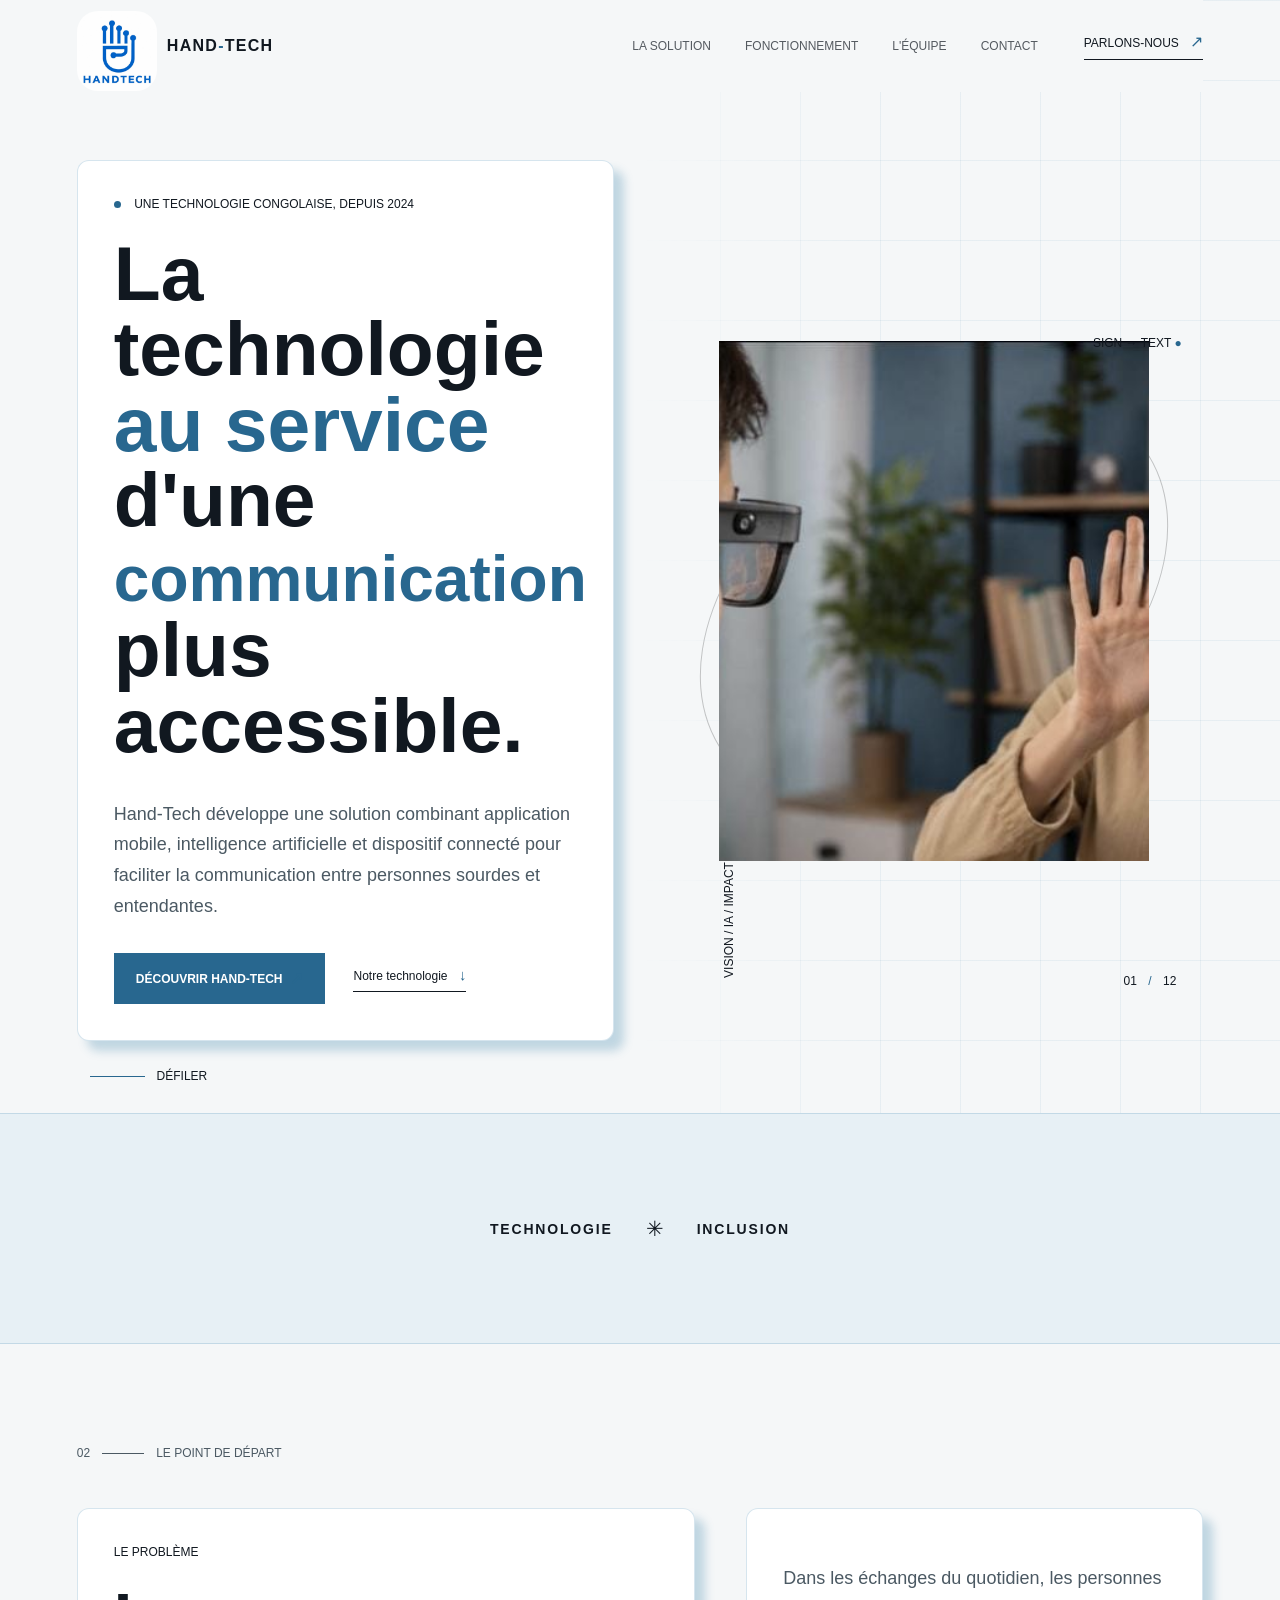
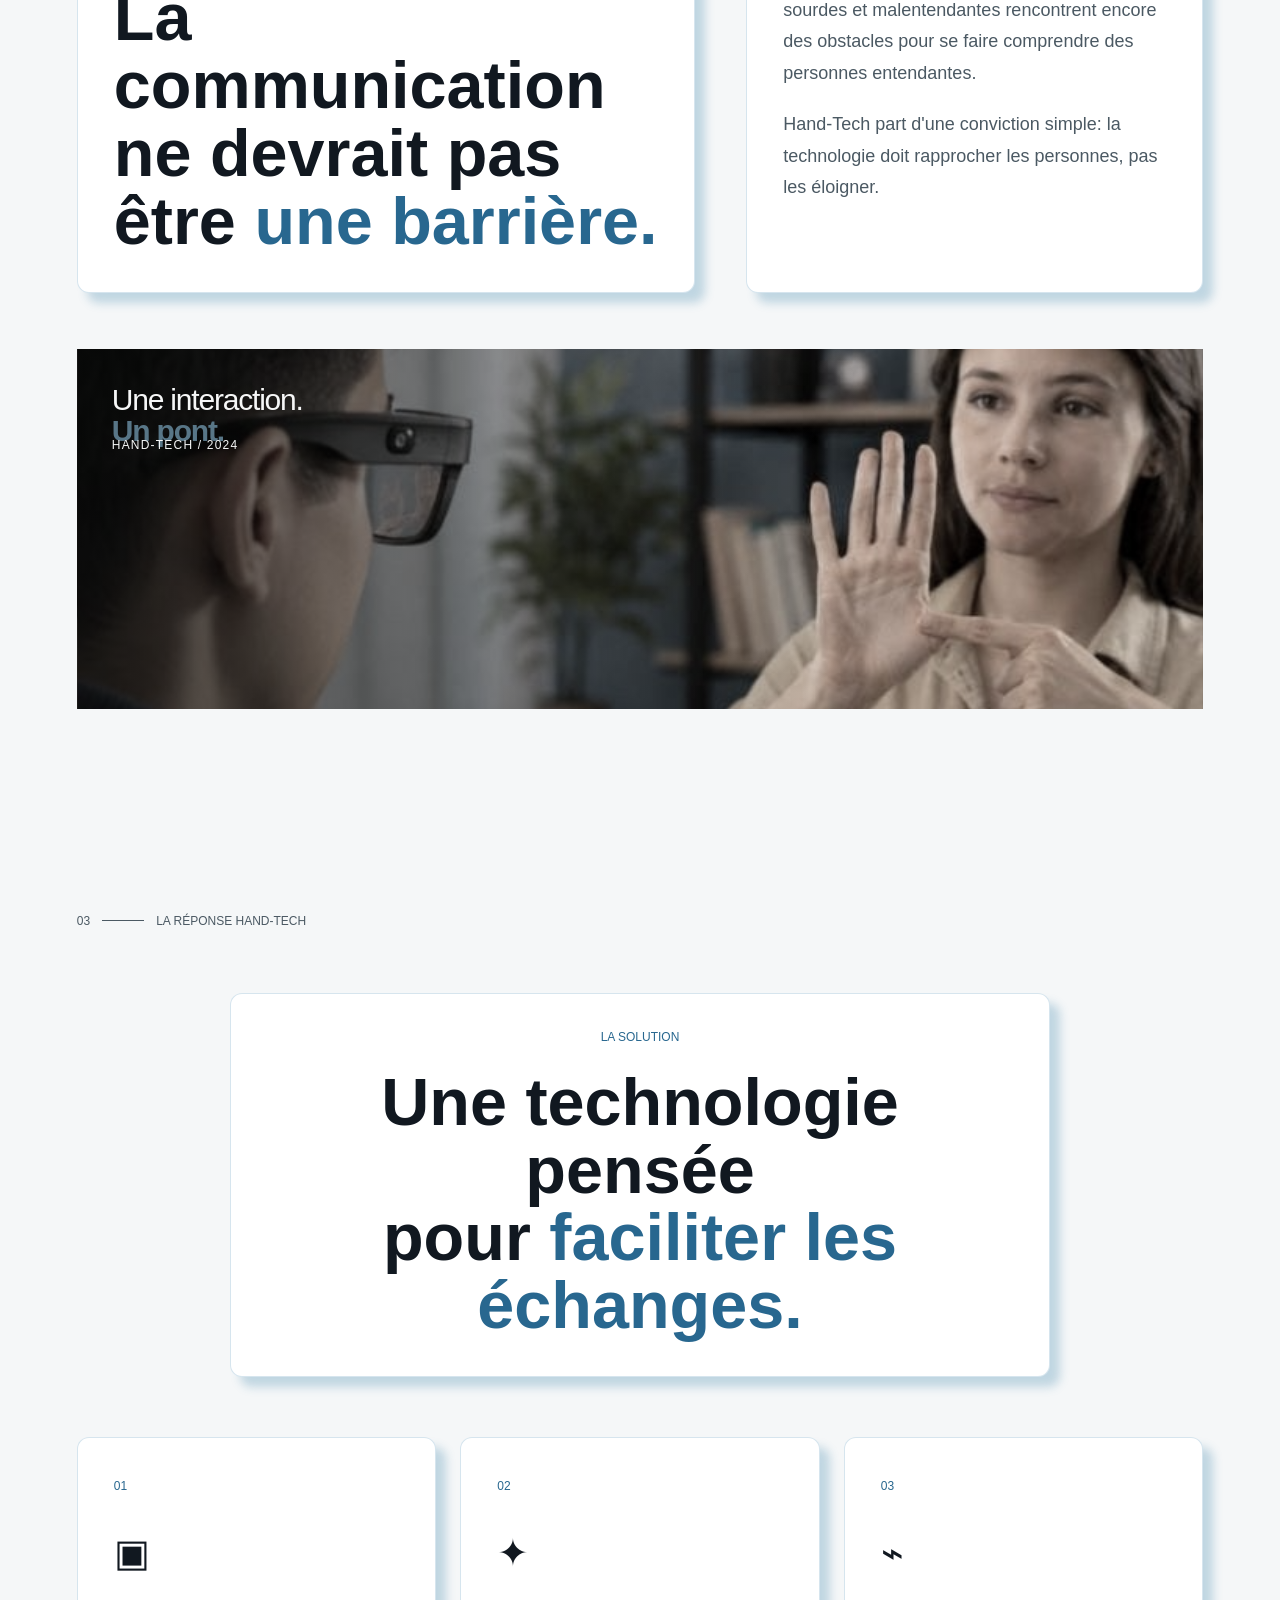
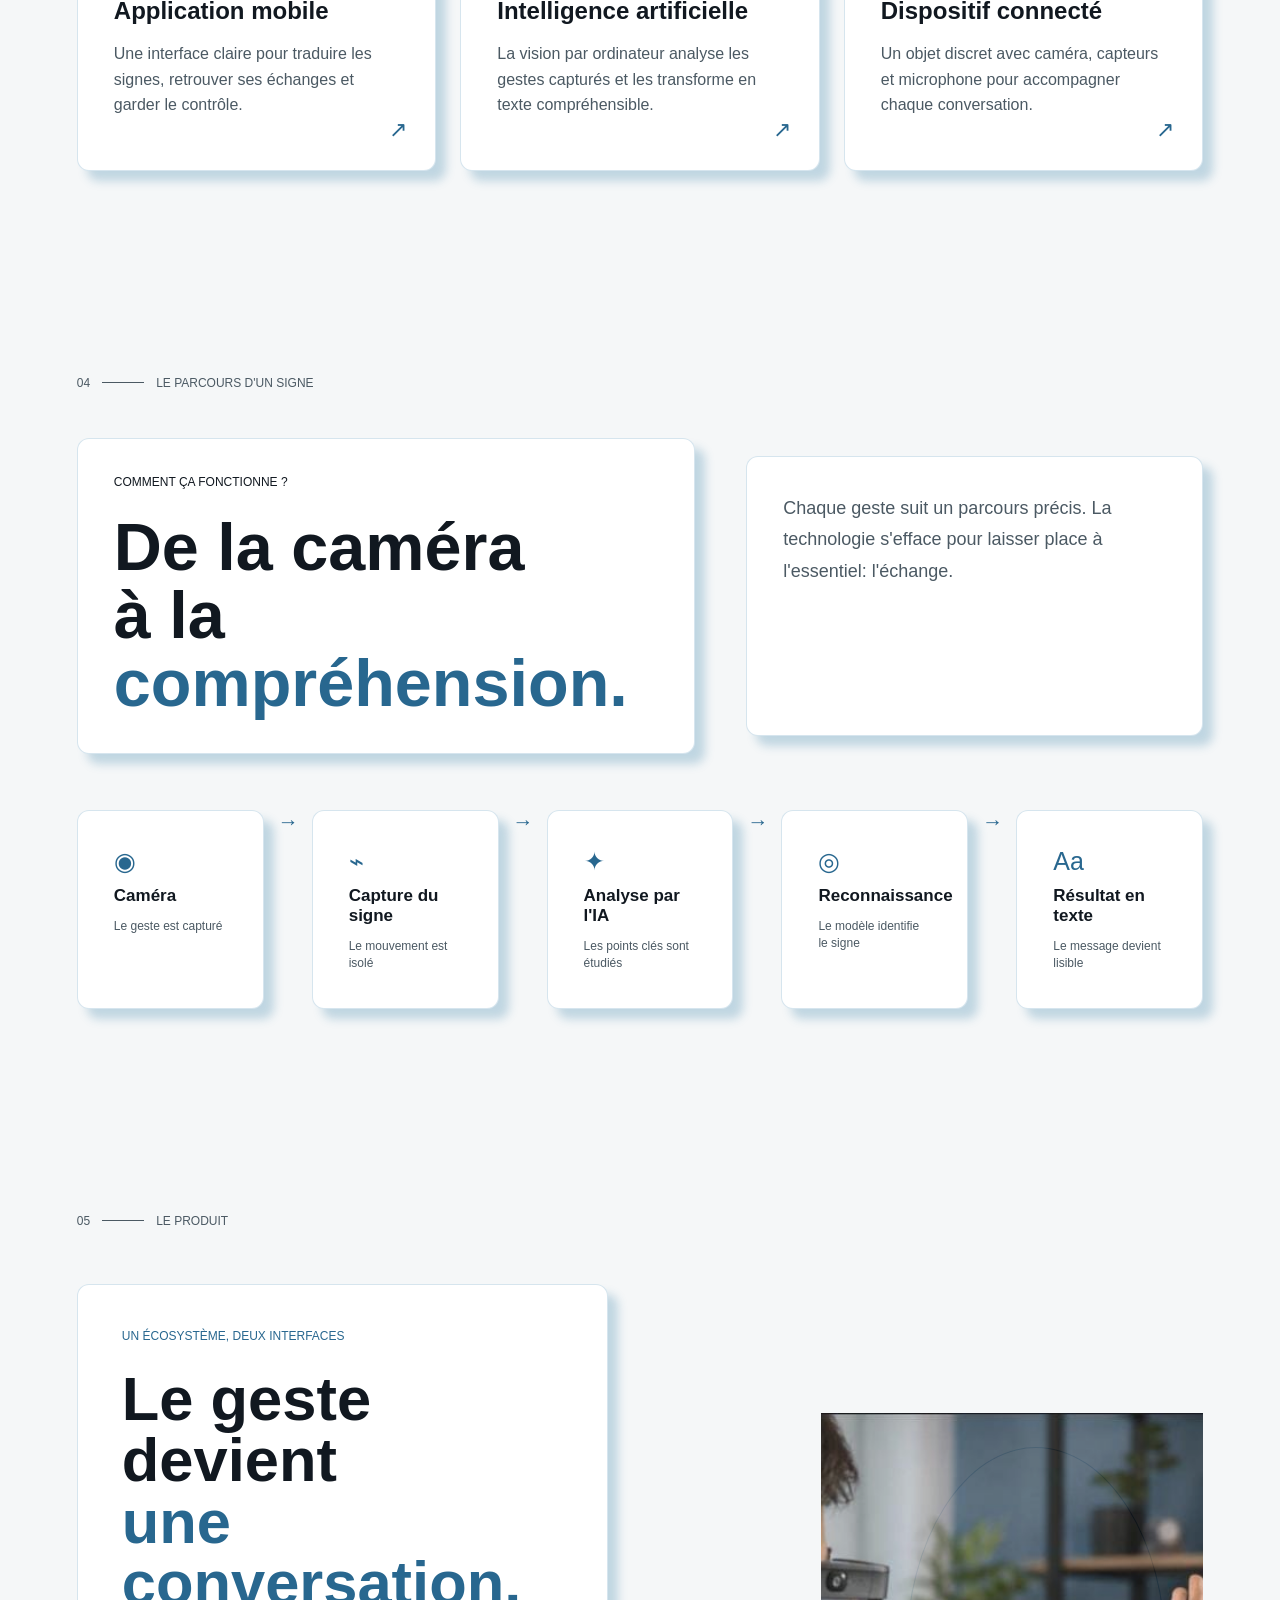
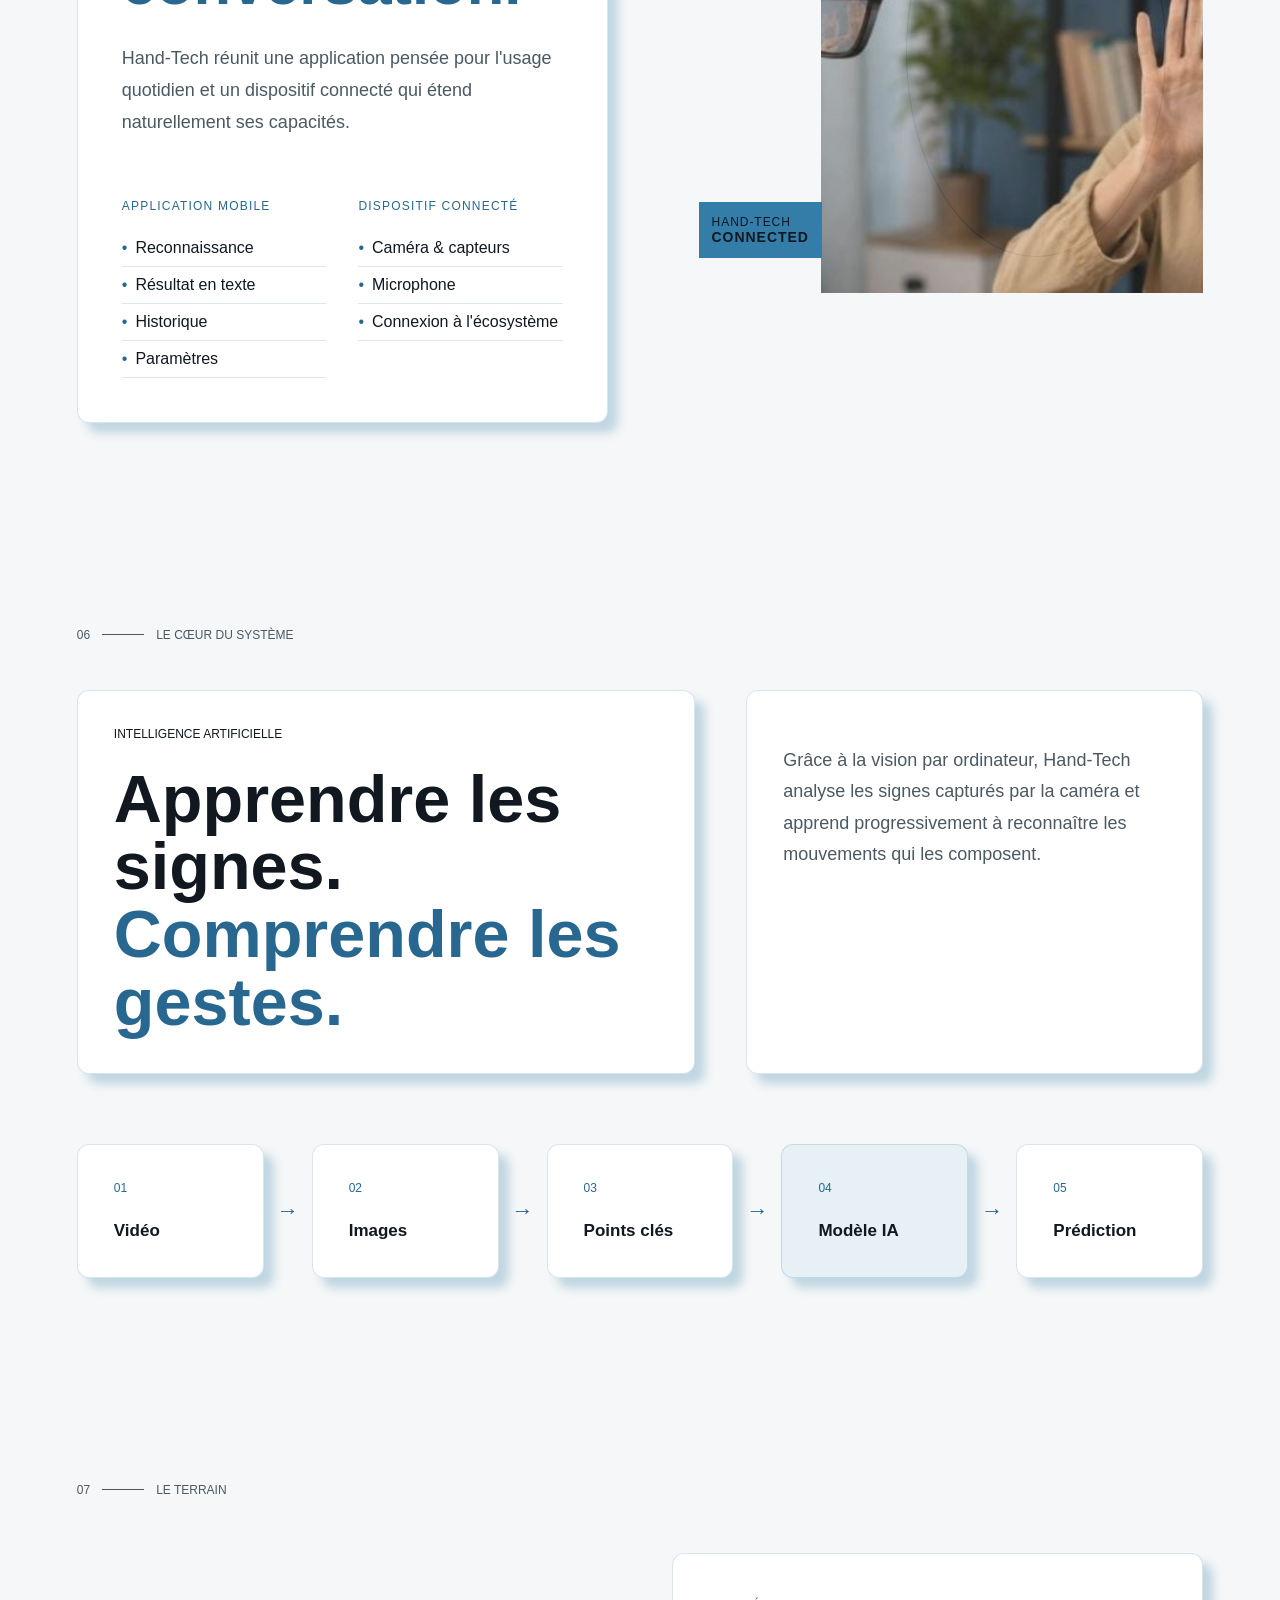
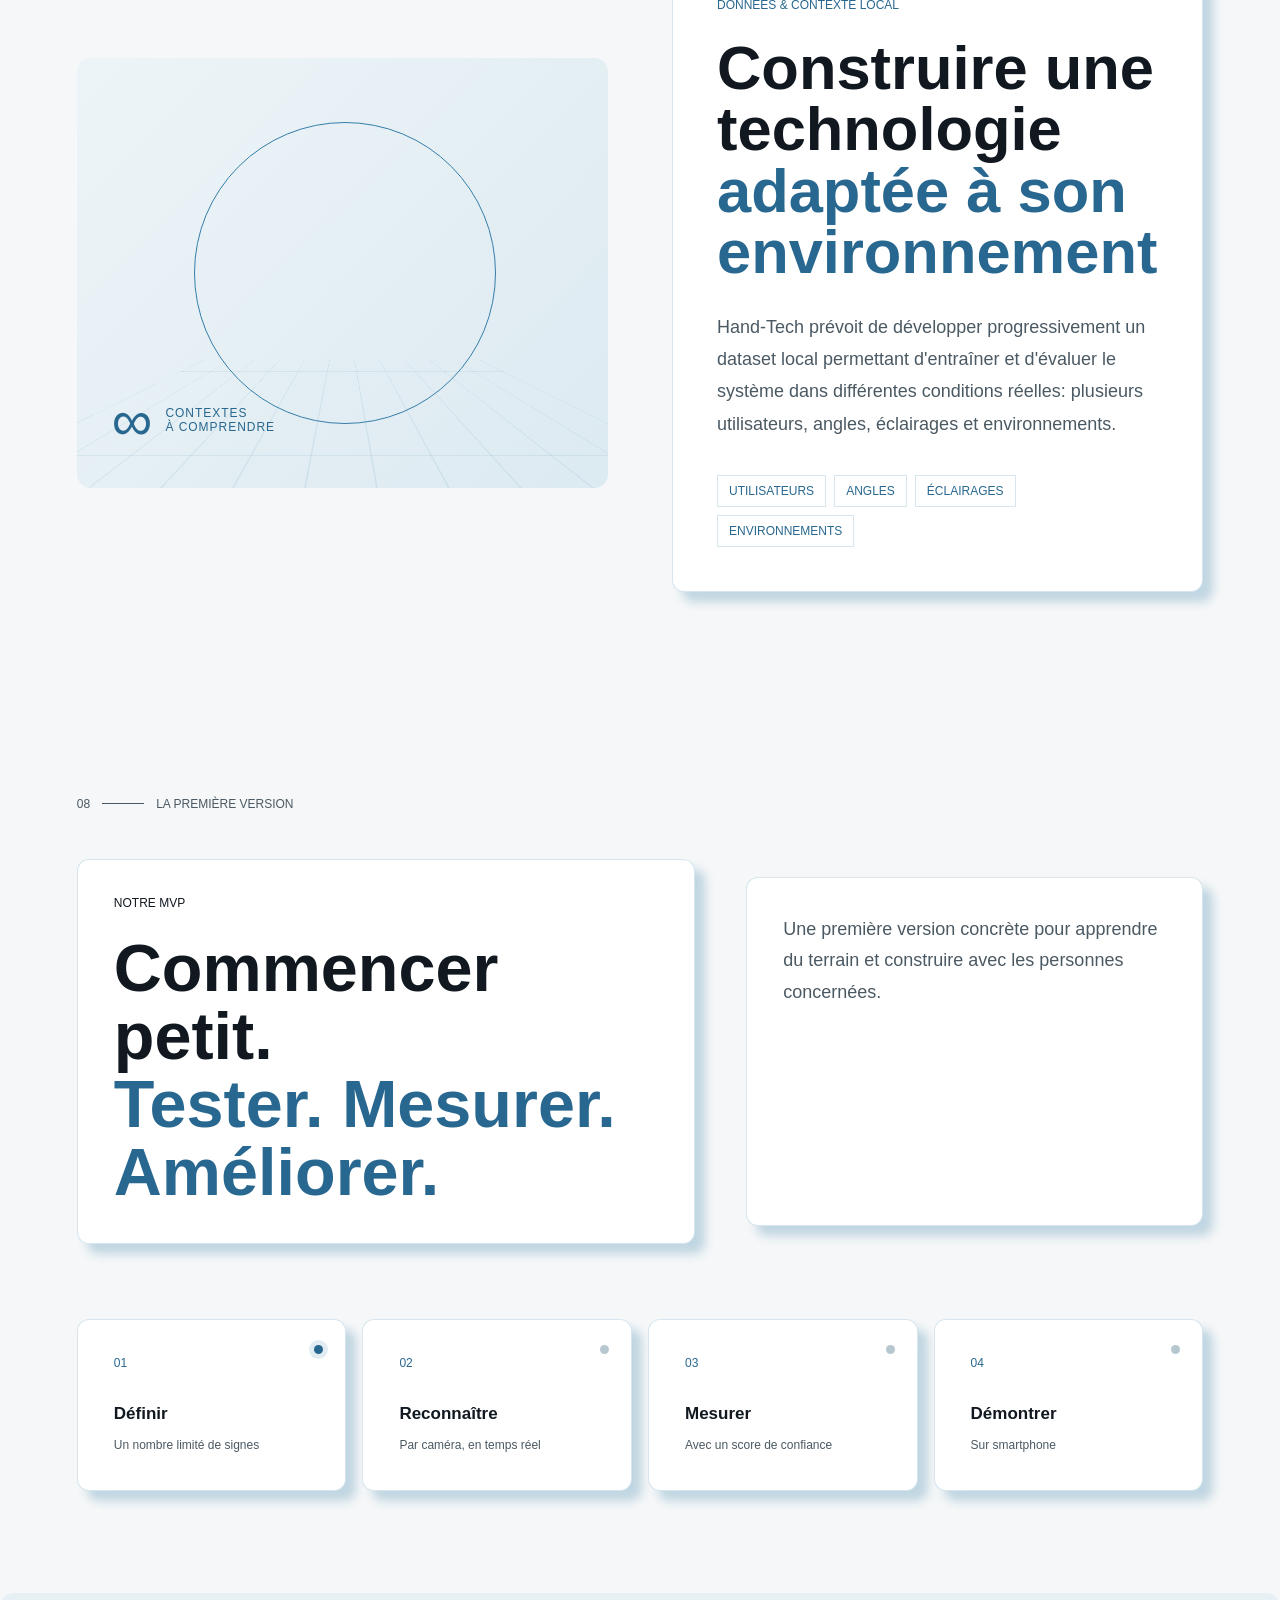
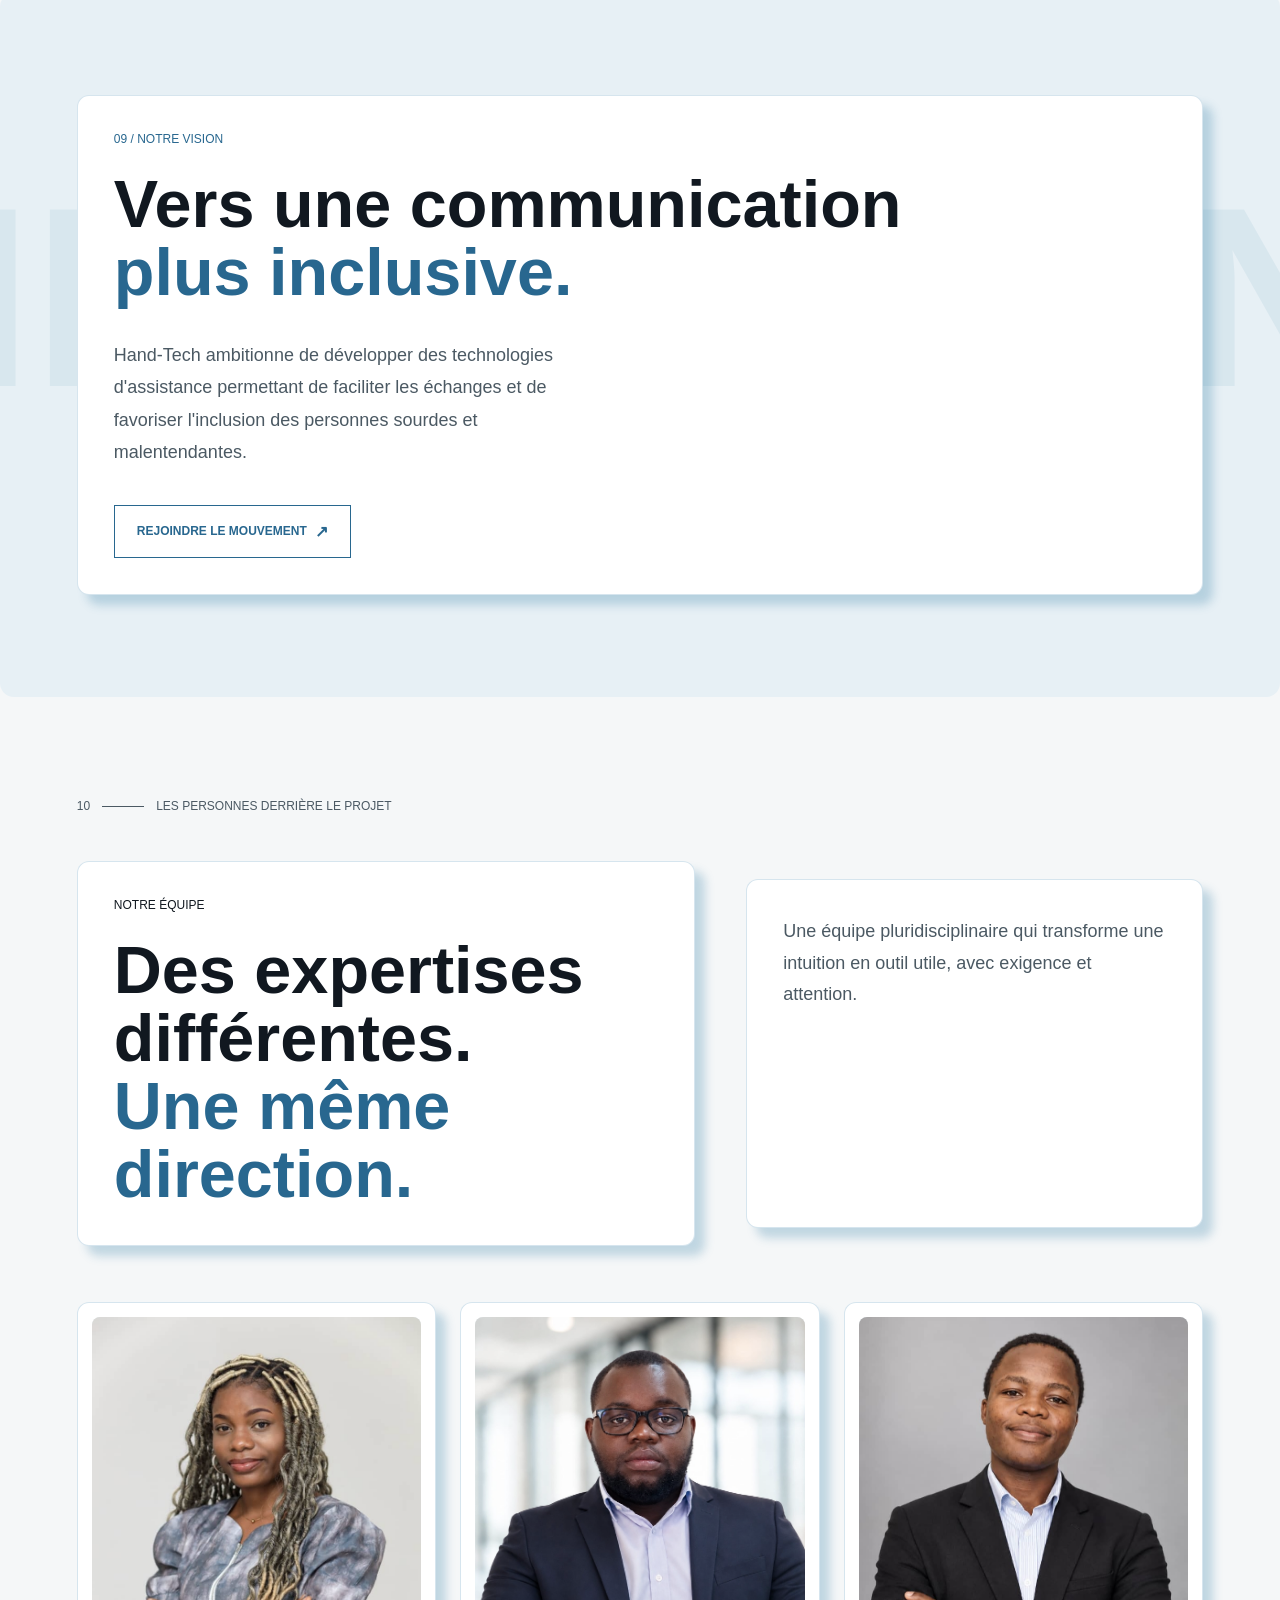
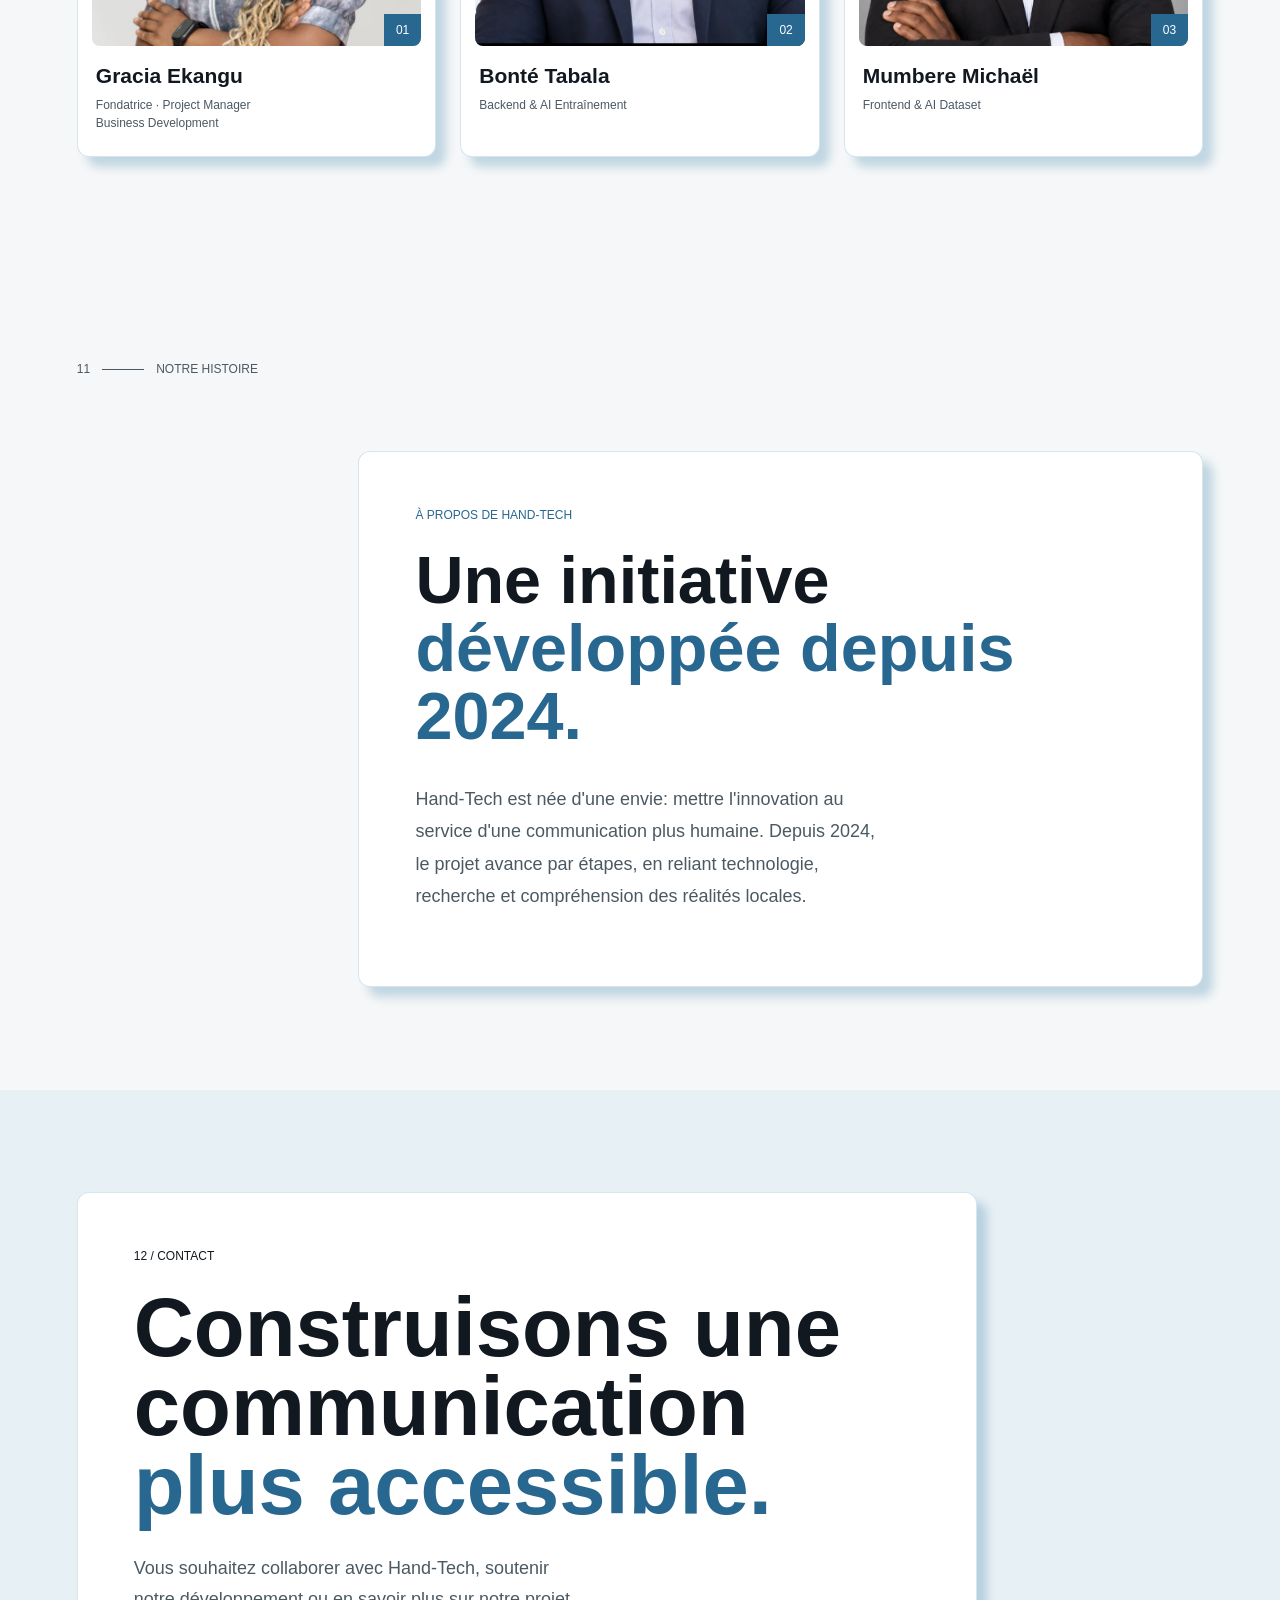
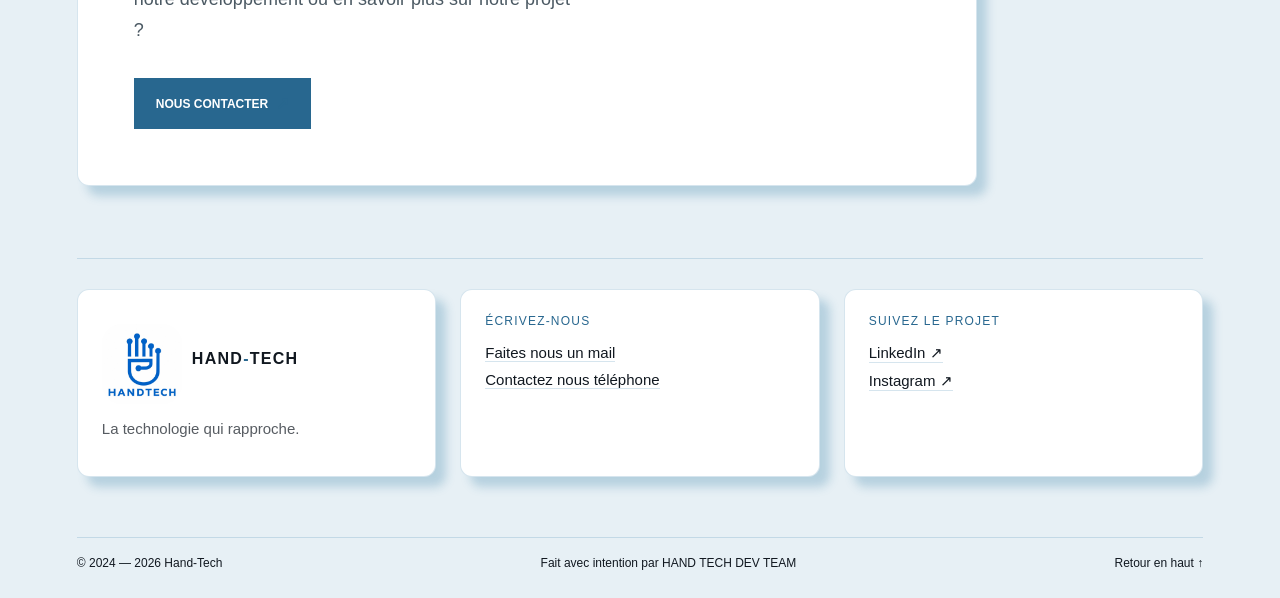
==== commit 4d93a449: "Retouche sur les informations de contact" ====
--- a/index.html
+++ b/index.html
@@ -123,7 +123,7 @@
 
         <section class="about-section dark-section"><div class="section-label light reveal"><span>11</span><i></i><span>Notre histoire</span></div><div class="about-content reveal"><p class="eyebrow">À propos de Hand-Tech</p><h2>Une initiative<br /><em>développée depuis 2024.</em></h2><p>Hand-Tech est née d'une envie: mettre l'innovation au service d'une communication plus humaine. Depuis 2024, le projet avance par étapes, en reliant technologie, recherche et compréhension des réalités locales.</p></div></section>
 
-        <section class="contact-section" id="contact"><div class="contact-top reveal"><p class="eyebrow">12 / Contact</p><h2>Construisons une communication <em>plus accessible.</em></h2><p>Vous souhaitez collaborer avec Hand-Tech, soutenir notre développement ou en savoir plus sur notre projet ?</p><a class="button button-primary" href="mailto:graciaekangu136@gmail.com">Nous contacter <span>↗</span></a></div><div class="contact-footer"><div><a class="brand footer-brand" href="#accueil"><img src="assets/logo_hantech.jpeg" alt="Logo Hand-Tech" /><span>HAND<span>-</span>TECH</span></a><p>La technologie qui rapproche.</p></div><div class="contact-details"><span>Écrivez-nous</span><a href="mailto:graciaekangu136@gmail.com">graciaekangu136@gmail.com</a><a href="tel:+243842743307">+243 84 274 3307</a></div><div class="socials"><span>Suivez le projet</span><a href="#contact">LinkedIn ↗</a><a href="#contact">Instagram ↗</a></div></div><div class="copyright"><span>© 2024 — 2026 Hand-Tech</span><span>Fait avec intention par HAND TECH DEV TEAM</span><a href="#accueil">Retour en haut ↑</a></div></section>
+        <section class="contact-section" id="contact"><div class="contact-top reveal"><p class="eyebrow">12 / Contact</p><h2>Construisons une communication <em>plus accessible.</em></h2><p>Vous souhaitez collaborer avec Hand-Tech, soutenir notre développement ou en savoir plus sur notre projet ?</p><a class="button button-primary" href="mailto:contact@handtech.live">Nous contacter <span>↗</span></a></div><div class="contact-footer"><div><a class="brand footer-brand" href="#accueil"><img src="assets/logo_hantech.jpeg" alt="Logo Hand-Tech" /><span>HAND<span>-</span>TECH</span></a><p>La technologie qui rapproche.</p></div><div class="contact-details"><span>Écrivez-nous</span><a href="mailto:contact@handtech.live">Faites nous un mail</a><a href="tel:+243842743307">Contactez nous téléphone</a></div><div class="socials"><span>Suivez le projet</span><a href="#contact">LinkedIn ↗</a><a href="#contact">Instagram ↗</a></div></div><div class="copyright"><span>© 2024 — 2026 Hand-Tech</span><span>Fait avec intention par HAND TECH DEV TEAM</span><a href="#accueil">Retour en haut ↑</a></div></section>
     </main>
 </body>
 </html>
